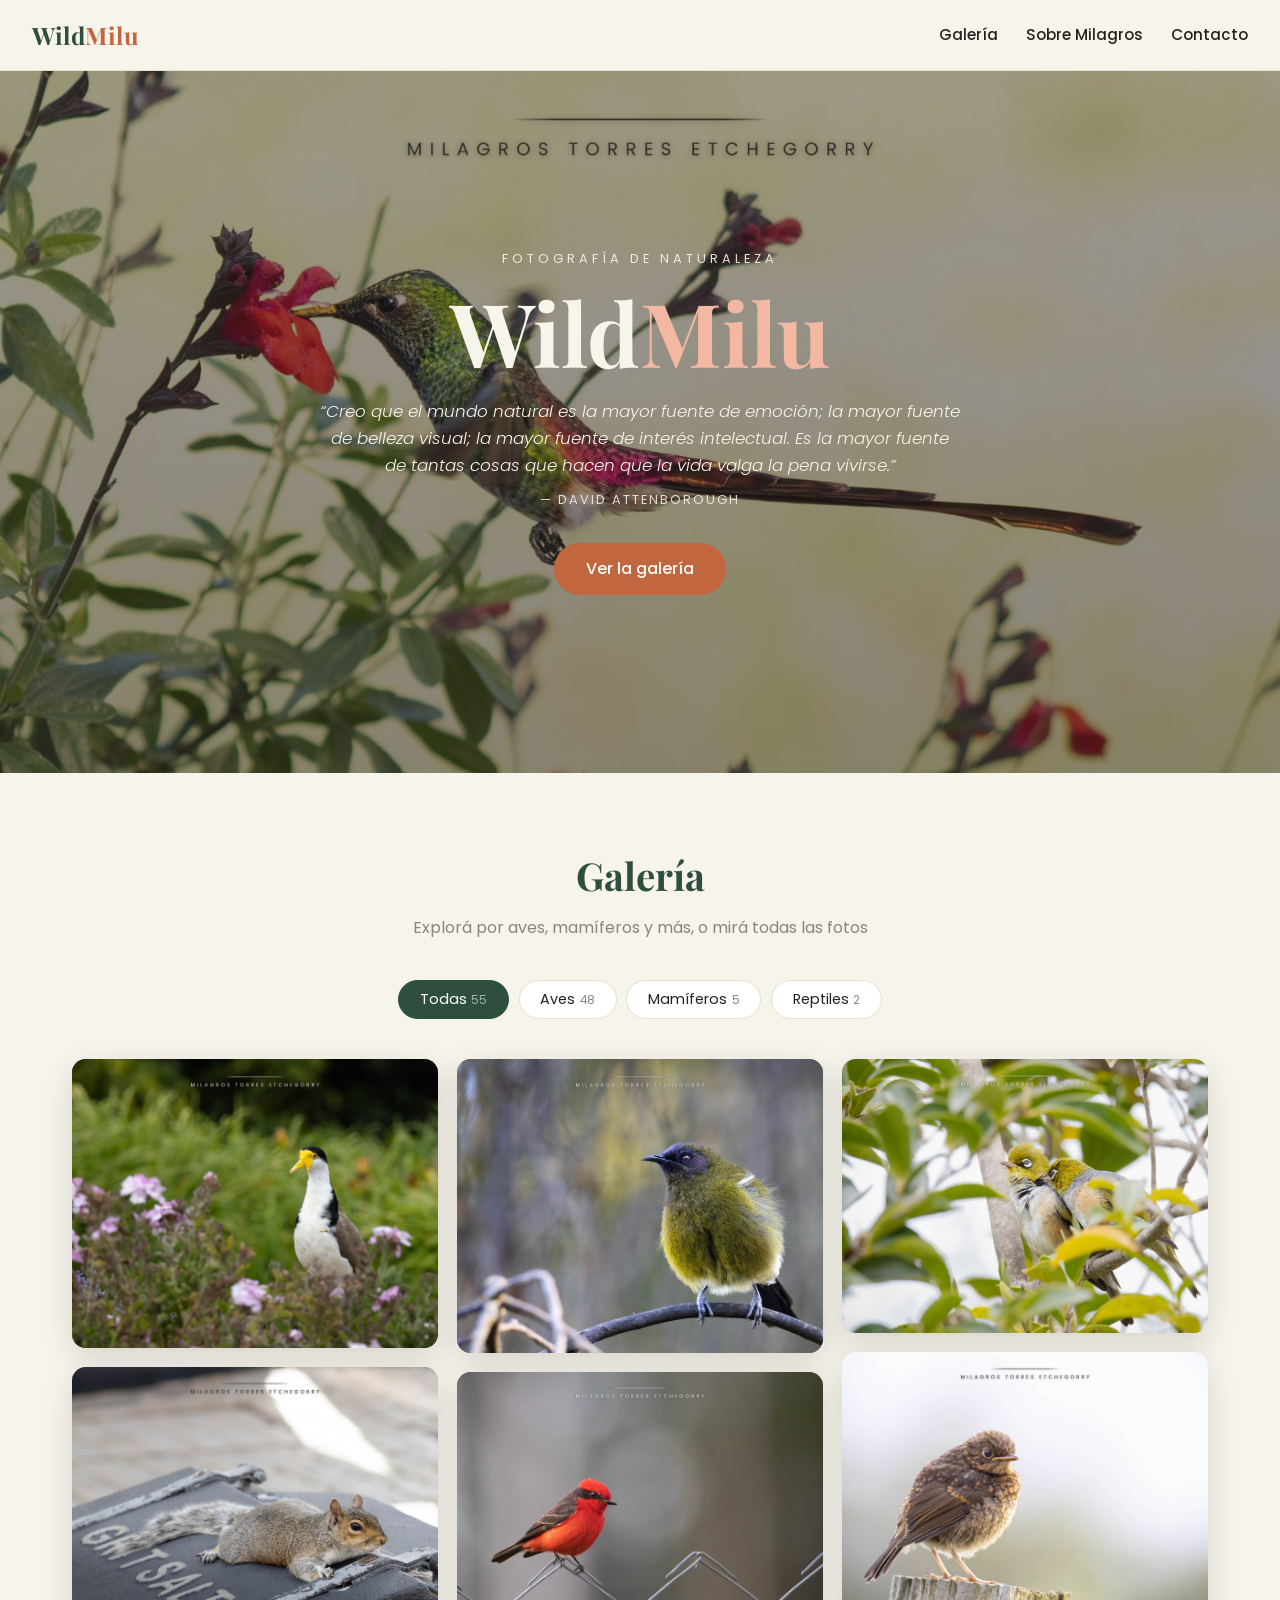
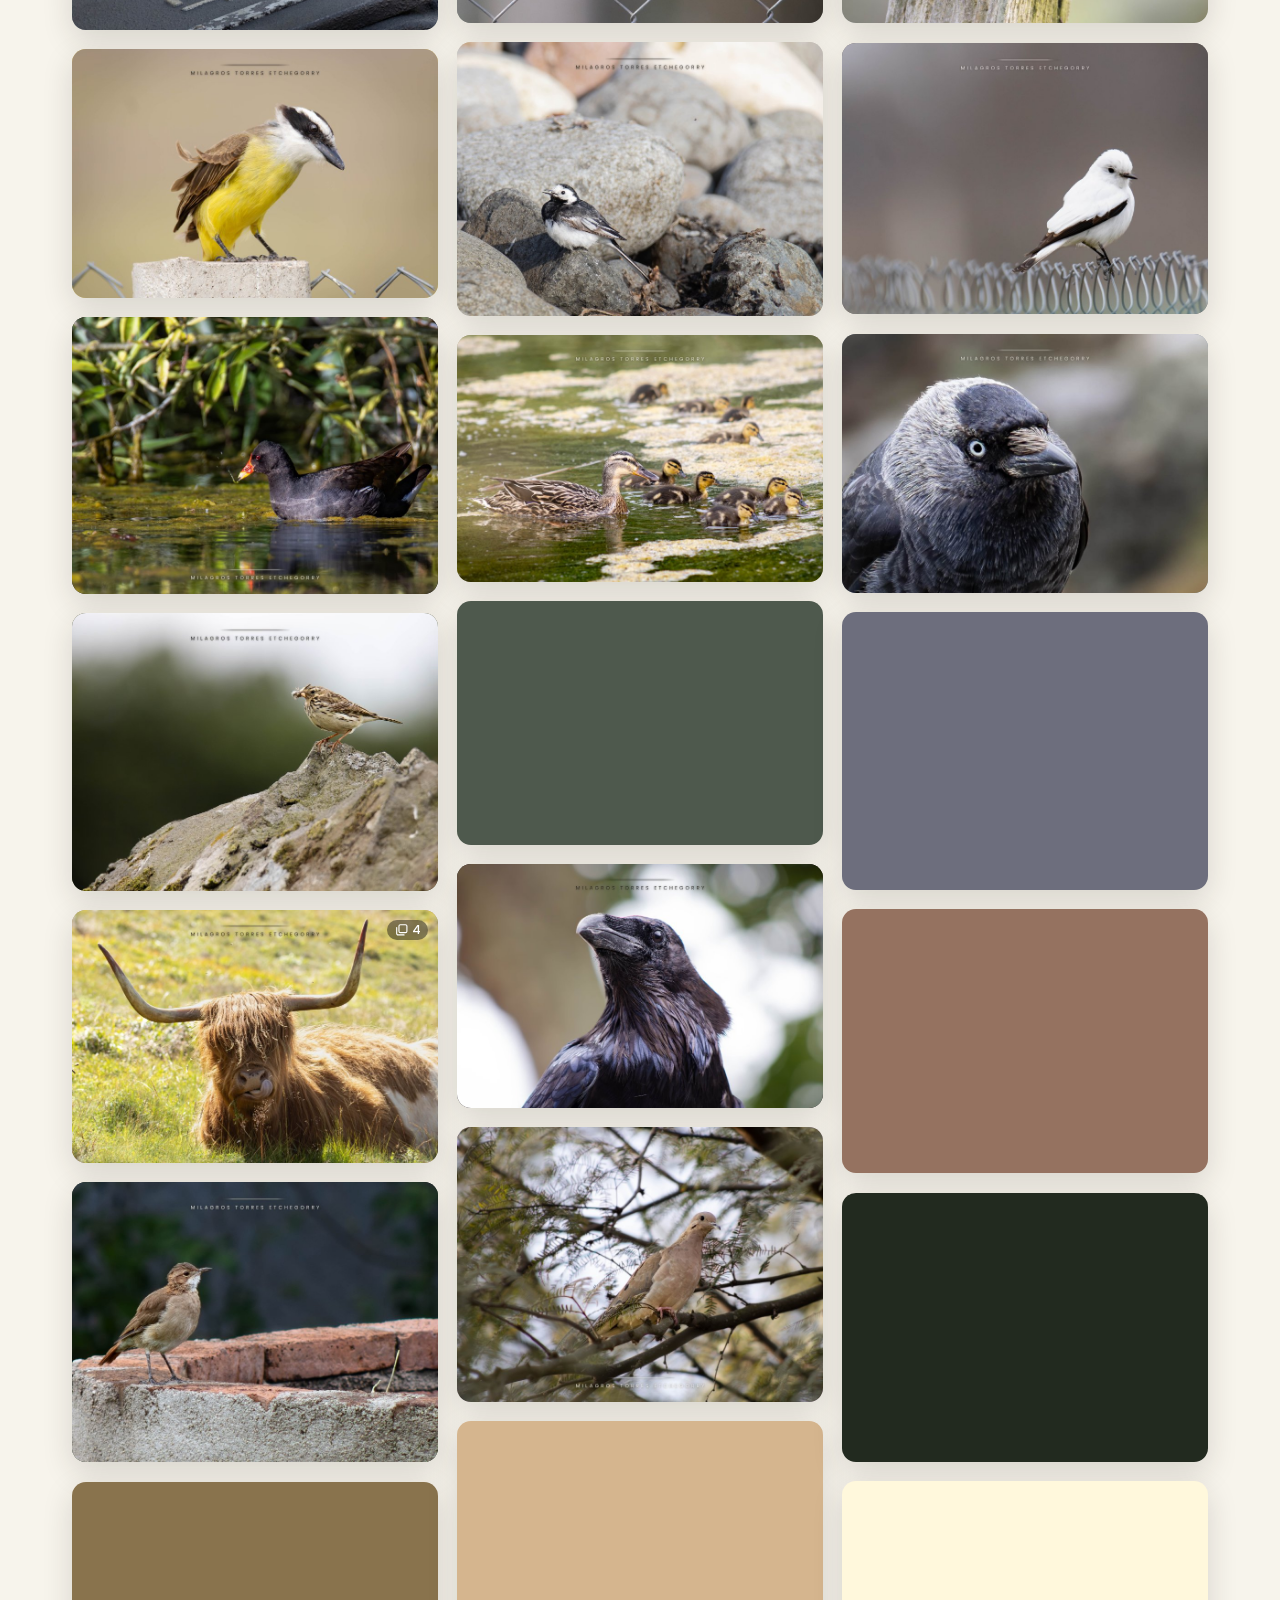
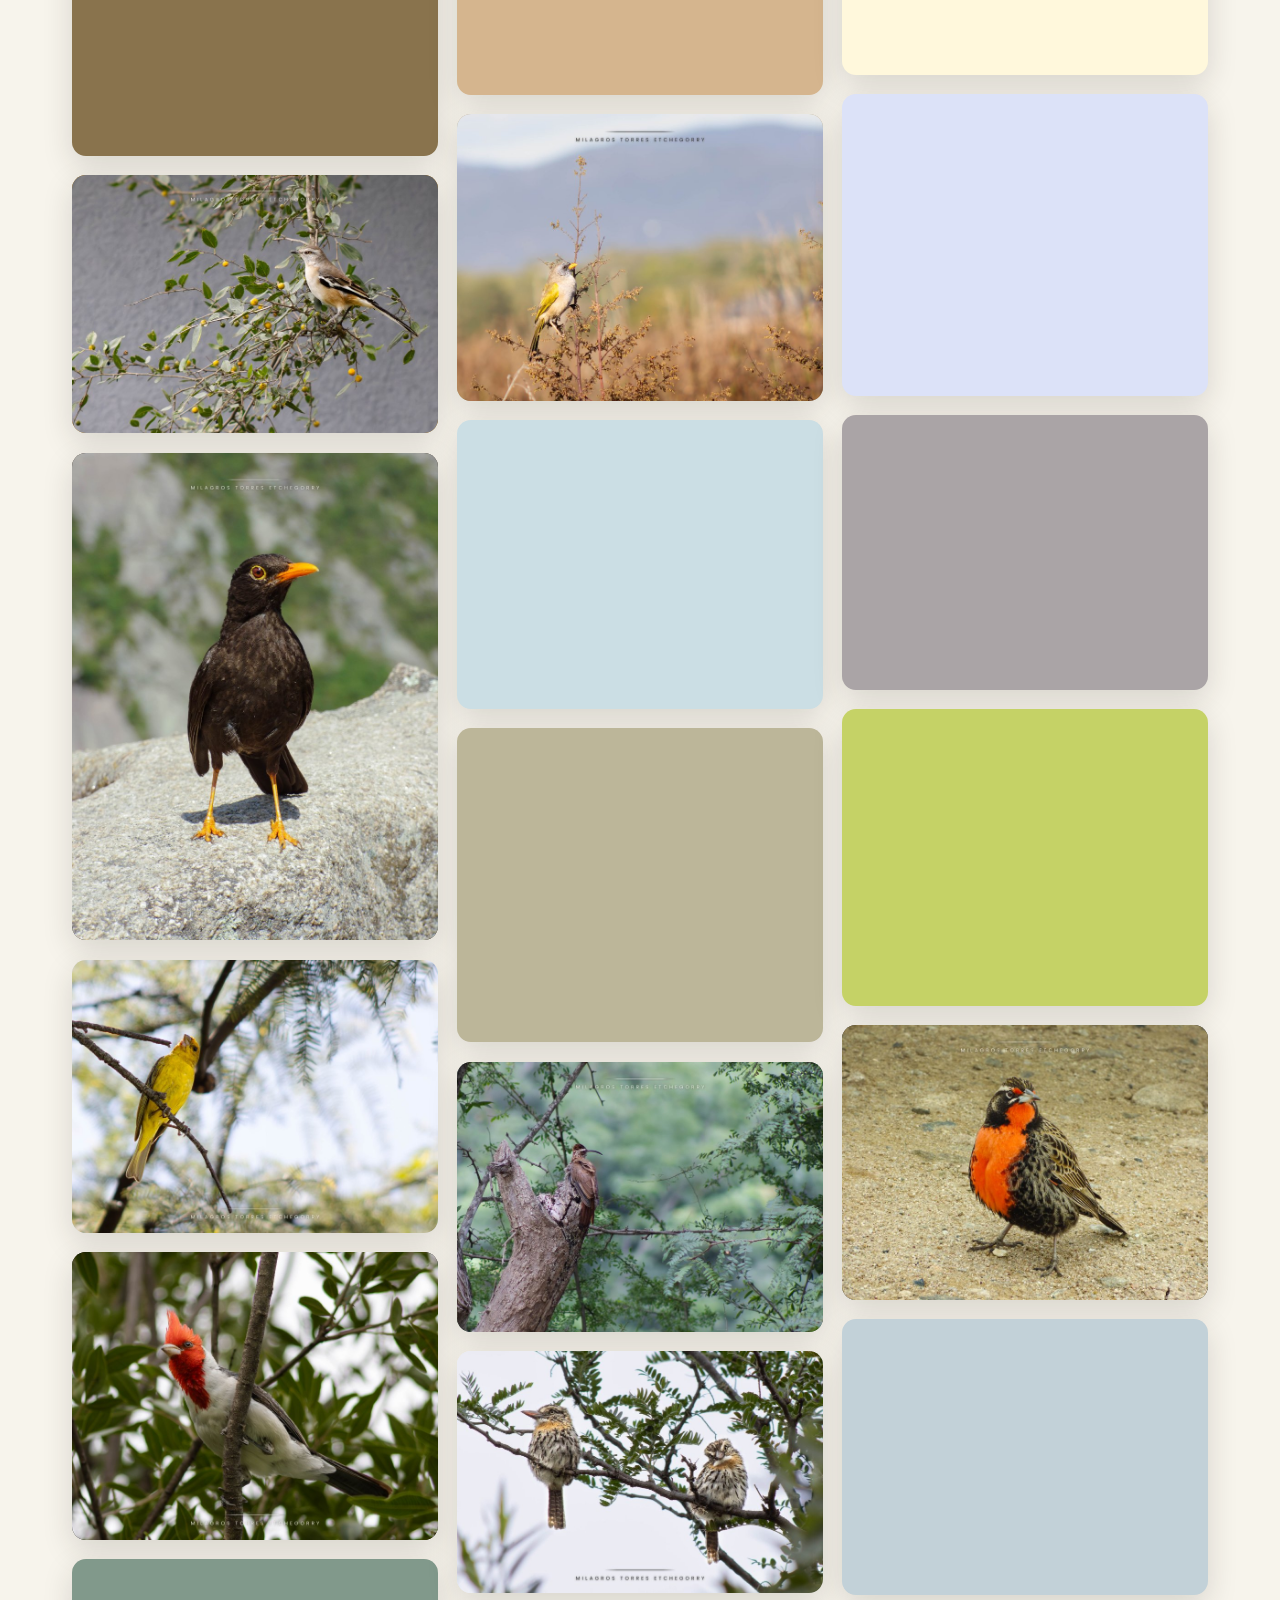
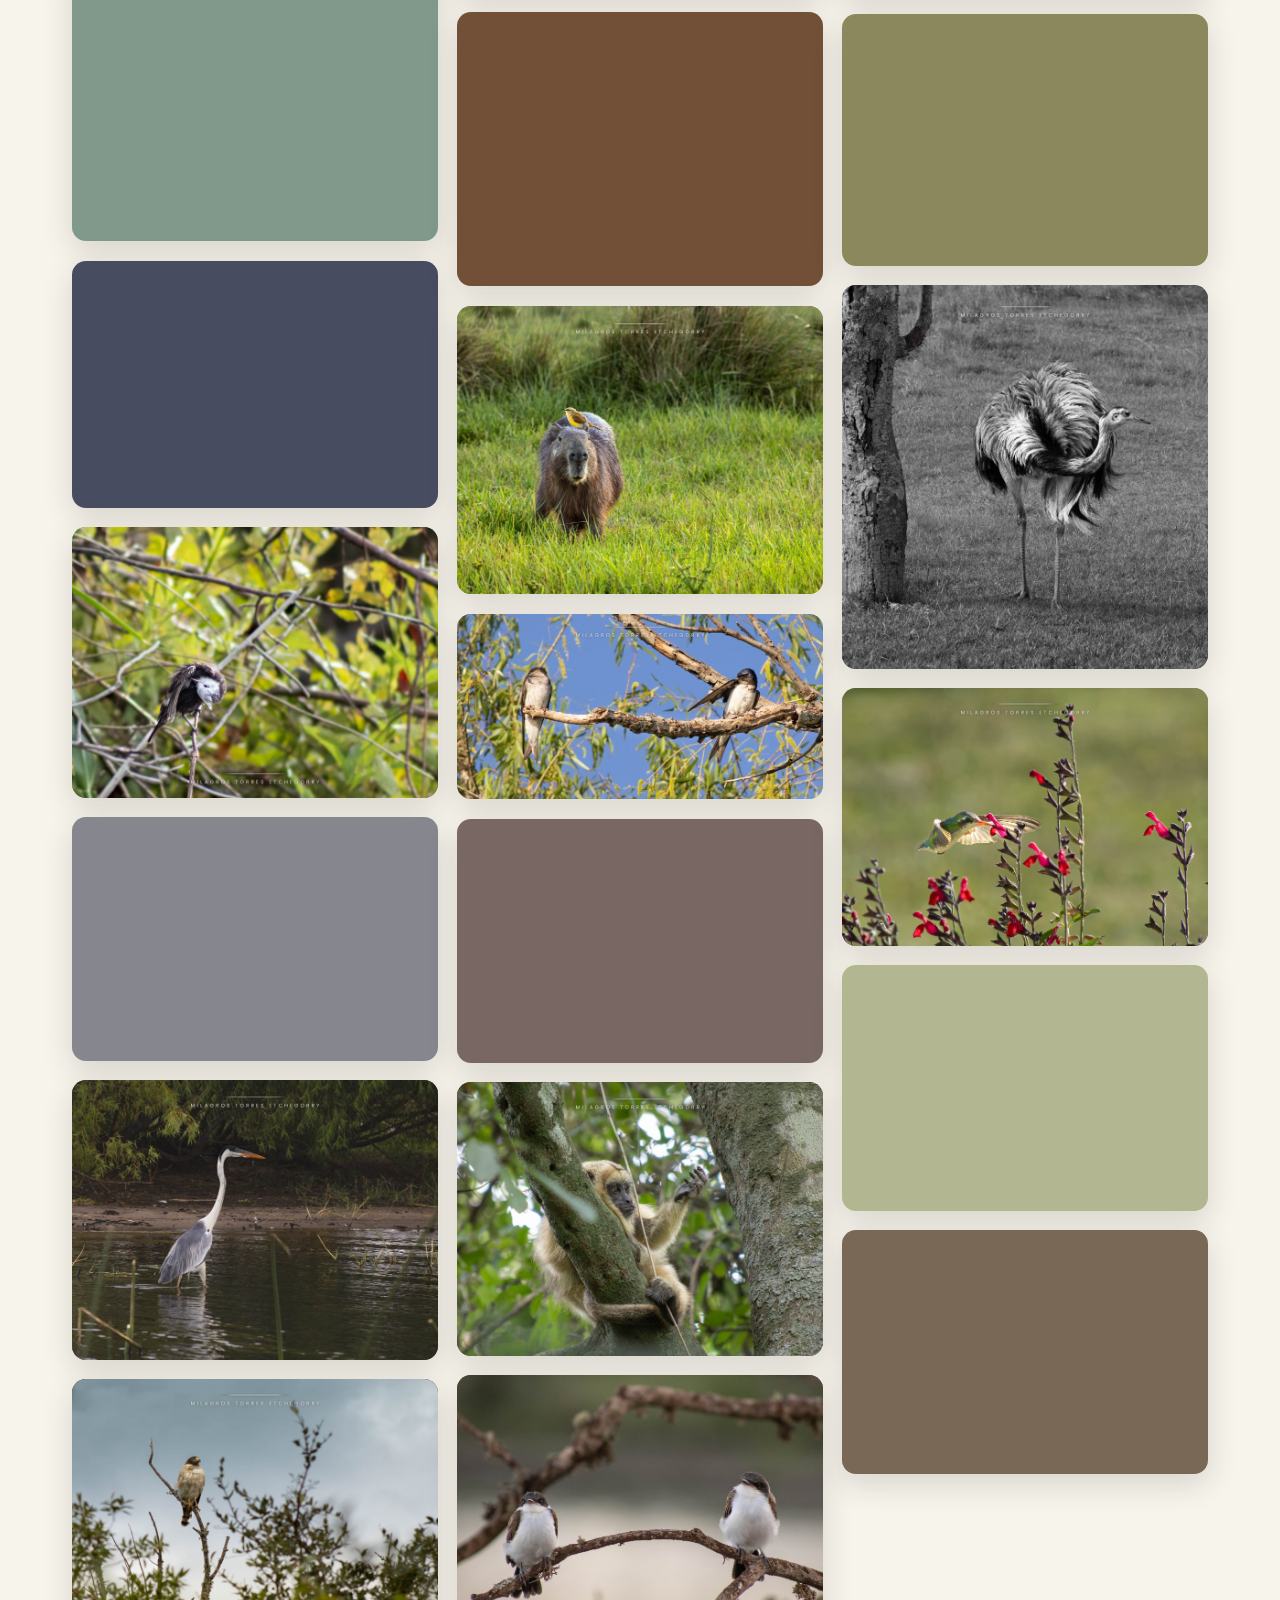
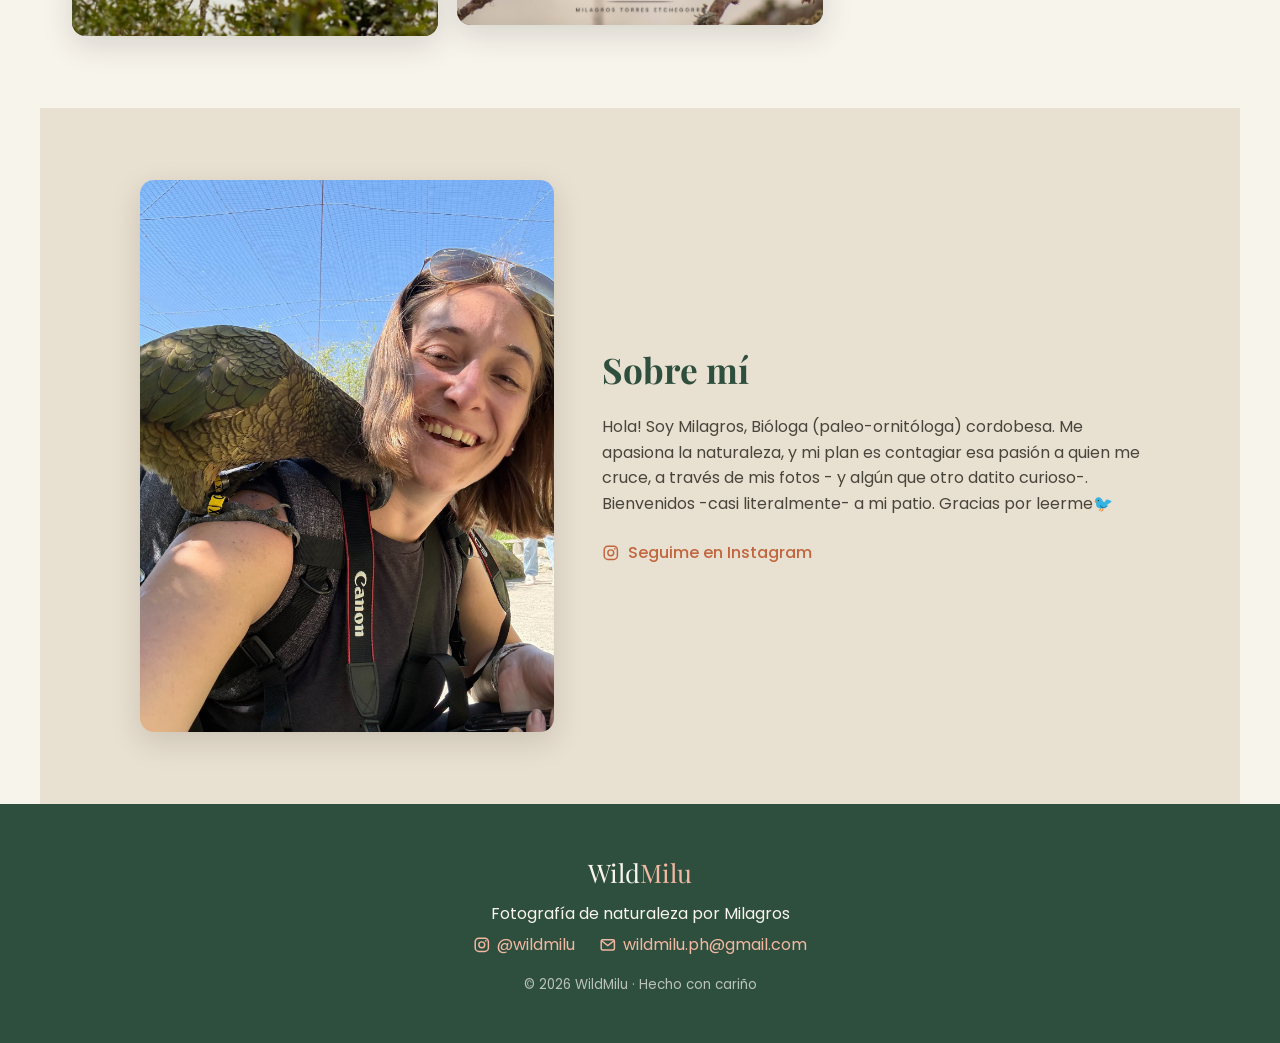
==== index.html @ acffa17a "Visor vertical: cinta rígida con profundidad, física propia y sin destellos - Todas las fotos del an" ====
<!DOCTYPE html>
<html lang="es">
<head>
  <meta charset="UTF-8">
  <meta name="viewport" content="width=device-width, initial-scale=1.0">
  <title>WildMilu · Fotografía de naturaleza por Milagros</title>
  <meta name="description" content="Galería de fotografía de vida silvestre de Milagros. Aves y fauna capturadas con paciencia y cariño.">
  <link rel="canonical" href="https://wildmilu.github.io/">
  <meta name="google-site-verification" content="OSGwKsnmbU9r8ZS4mxKrBhnmqPsI7K-V3oopDzZY8ts">
  <script type="application/ld+json">
  {
    "@context": "https://schema.org",
    "@type": "WebSite",
    "name": "WildMilu",
    "url": "https://wildmilu.github.io/",
    "description": "Fotografía de naturaleza por Milagros: aves y fauna silvestre de Argentina.",
    "inLanguage": "es-AR",
    "author": {
      "@type": "Person",
      "name": "Milagros",
      "sameAs": ["https://www.instagram.com/wildmilu/"]
    }
  }
  </script>

  <link rel="preconnect" href="https://fonts.googleapis.com">
  <link rel="preconnect" href="https://fonts.gstatic.com" crossorigin>
  <link href="https://fonts.googleapis.com/css2?family=Playfair+Display:wght@500;700&family=Poppins:wght@300;400;500&display=swap" rel="stylesheet">

  <link rel="stylesheet" href="css/styles.css?v=20">
  <!-- Portada: en el celular baja una versión recortada y más liviana -->
  <link rel="preload" as="image" href="images/portada-movil.jpg" media="(max-aspect-ratio: 1/1)">
  <link rel="preload" as="image" href="images/picaflor-cometa.jpg" media="(min-aspect-ratio: 1/1)">

  <!-- Ícono de la pestaña (provisorio, hasta tener el logo definitivo) -->
  <link rel="icon" href="favicon.svg" type="image/svg+xml">
  <link rel="apple-touch-icon" href="apple-touch-icon.png">
  <meta name="theme-color" content="#2f4f3e">

  <!-- Vista previa al compartir el link (WhatsApp, Instagram, Facebook, X...) -->
  <meta property="og:type" content="website">
  <meta property="og:site_name" content="WildMilu">
  <meta property="og:title" content="WildMilu · Fotografía de naturaleza por Milagros">
  <meta property="og:description" content="Aves y fauna silvestre capturadas con paciencia y cariño. Mirá la galería de Milagros.">
  <meta property="og:url" content="https://wildmilu.github.io/">
  <meta property="og:image" content="https://wildmilu.github.io/images/compartir.jpg">
  <meta property="og:image:width" content="1200">
  <meta property="og:image:height" content="630">
  <meta property="og:image:alt" content="Picaflor cometa libando una flor roja">
  <meta property="og:locale" content="es_AR">
  <meta name="twitter:card" content="summary_large_image">
</head>
<body>

  <!-- ===================== NAVBAR ===================== -->
  <nav class="nav">
    <div class="nav__logo">Wild<span>Milu</span></div>
    <button class="nav__menu" id="nav-menu" type="button" aria-label="Abrir menú" aria-expanded="false" aria-controls="nav-links">
      <span></span><span></span><span></span>
    </button>
    <ul class="nav__links" id="nav-links">
      <li><a href="#galeria-sec">Galería</a></li>
      <li><a href="#sobre">Sobre Milagros</a></li>
      <li><a href="#contacto">Contacto</a></li>
    </ul>
  </nav>

  <!-- ===================== HERO ===================== -->
  <header class="hero">
    <p class="hero__kicker">Fotografía de naturaleza</p>
    <h1 class="hero__title">Wild<span>Milu</span></h1>
    <blockquote class="hero__cita">
      <p>“Creo que el mundo natural es la mayor fuente de emoción;
      la mayor fuente de belleza visual; la mayor fuente de interés intelectual.
      Es la mayor fuente de tantas cosas que hacen que la vida valga la pena vivirse.”</p>
      <cite>— David Attenborough</cite>
    </blockquote>
    <a href="#galeria-sec" class="hero__btn">Ver la galería</a>
  </header>

  <!-- ===================== GALERÍA ===================== -->
  <section class="section" id="galeria-sec">
    <h2 class="section__title">Galería</h2>
    <p class="section__subtitle">Explorá por aves, mamíferos y más, o mirá todas las fotos</p>
    <div class="filtros" id="filtros"></div>
    <div class="galeria" id="galeria"></div>
  </section>

  <!-- ===================== SOBRE MILAGROS ===================== -->
  <section class="section sobre" id="sobre">
    <div class="sobre__grid">
      <img class="sobre__foto" id="sobre-foto" src="images/Perfil.jpeg" alt="Milagros con su cámara">
      <div class="sobre__texto">
        <h2>Sobre mí</h2>
        <!-- El texto se edita desde el panel (sitio.json); este es el de respaldo -->
        <div id="sobre-parrafos">
        <p>
          Desde las sierras de Córdoba, Milagros persigue la luz y el instante
          justo en que un animal se deja ver. Lo que empezó como paseos con
          la cámara se transformó en una forma de mirar el mundo con más calma.
        </p>
        <p>
          Cada imagen de esta galería nace de horas de espera, silencio y respeto
          por la naturaleza. Bienvenido/a a su rincón de vida silvestre. 🐦
        </p>
        </div>
        <a class="sobre__ig" href="https://www.instagram.com/wildmilu/" target="_blank" rel="noopener">
          <svg class="icono" viewBox="0 0 24 24" aria-hidden="true"><rect x="3" y="3" width="18" height="18" rx="5" fill="none" stroke="currentColor" stroke-width="2"/><circle cx="12" cy="12" r="4" fill="none" stroke="currentColor" stroke-width="2"/><circle cx="17.5" cy="6.5" r="1.2" fill="currentColor"/></svg>
          Seguime en Instagram
        </a>
      </div>
    </div>
  </section>

  <!-- ===================== FOOTER ===================== -->
  <footer class="footer" id="contacto">
    <div class="footer__logo">Wild<span>Milu</span></div>
    <p>Fotografía de naturaleza por Milagros</p>
    <p class="footer__redes">
      <a href="https://www.instagram.com/wildmilu/" target="_blank" rel="noopener"><svg class="icono" viewBox="0 0 24 24" aria-hidden="true"><rect x="3" y="3" width="18" height="18" rx="5" fill="none" stroke="currentColor" stroke-width="2"/><circle cx="12" cy="12" r="4" fill="none" stroke="currentColor" stroke-width="2"/><circle cx="17.5" cy="6.5" r="1.2" fill="currentColor"/></svg> @wildmilu</a>
      <a href="mailto:wildmilu.ph@gmail.com"><svg class="icono" viewBox="0 0 24 24" aria-hidden="true"><rect x="3" y="5" width="18" height="14" rx="2" fill="none" stroke="currentColor" stroke-width="2"/><path d="M3.5 6.5 12 13l8.5-6.5" fill="none" stroke="currentColor" stroke-width="2"/></svg> wildmilu.ph@gmail.com</a>
    </p>
    <small>© 2026 WildMilu · Hecho con cariño</small>
  </footer>

  <!-- ===================== LIGHTBOX ===================== -->
  <div class="lightbox" id="lightbox" role="dialog" aria-modal="true" aria-labelledby="lb-titulo">
    <button class="lightbox__cerrar" id="lb-cerrar" aria-label="Cerrar">&times;</button>
    <button class="lightbox__nav prev" id="lb-prev" aria-label="Anterior">&#8249;</button>
    <button class="lightbox__nav next" id="lb-next" aria-label="Siguiente">&#8250;</button>
    <img class="lightbox__vecina" id="lb-vecina" alt="" aria-hidden="true" hidden>
    <div class="lightbox__contenido">
      <img class="lightbox__img" id="lb-img" src="" alt="">
      <div class="lightbox__meta">
        <div class="lightbox__puntos" id="lb-puntos" hidden></div>
        <h3 id="lb-titulo"></h3>
        <p class="esp" id="lb-especie"></p>
        <p class="lugar" id="lb-lugar"></p>
        <p class="detalle" id="lb-detalle"></p>
        <div class="lightbox__botones">
        <button class="lightbox__mas" id="lb-mas" type="button" hidden>Leer más</button>
        <button class="lightbox__compartir" id="lb-compartir" type="button">
          <svg class="icono" viewBox="0 0 24 24" aria-hidden="true"><path d="M12 15V3m0 0L7.5 7.5M12 3l4.5 4.5" fill="none" stroke="currentColor" stroke-width="2" stroke-linecap="round" stroke-linejoin="round"/><path d="M5 12v7a2 2 0 0 0 2 2h10a2 2 0 0 0 2-2v-7" fill="none" stroke="currentColor" stroke-width="2" stroke-linecap="round"/></svg>
          Compartir
        </button>
        </div>
      </div>
    </div>
    <p class="lightbox__contador" id="lb-contador"></p>
    <!-- Texto completo de la foto: sube desde abajo, se scrollea si es largo -->
    <div class="lightbox__hoja" id="lb-hoja" hidden>
      <div class="hoja__caja" role="dialog" aria-modal="true" aria-labelledby="lb-hoja-titulo">
        <span class="hoja__asa" aria-hidden="true"></span>
        <button class="hoja__cerrar" id="lb-hoja-cerrar" type="button" aria-label="Cerrar texto">&times;</button>
        <h3 id="lb-hoja-titulo"></h3>
        <p class="esp" id="lb-hoja-especie"></p>
        <p class="lugar" id="lb-hoja-lugar"></p>
        <p class="hoja__texto" id="lb-hoja-texto"></p>
      </div>
    </div>
  </div>

  <div class="aviso" id="aviso" role="status" aria-live="polite"></div>

  <button class="arriba" id="arriba" type="button" aria-label="Volver al inicio de la galería">
    <svg viewBox="0 0 24 24" aria-hidden="true"><path d="M12 19V5m0 0-6 6m6-6 6 6" fill="none" stroke="currentColor" stroke-width="2.2" stroke-linecap="round" stroke-linejoin="round"/></svg>
  </button>

  <!-- ⚠️ IMPORTANTE: solo main.js.
       NO debe haber ninguna línea con "js/data.js": ese era el archivo
       de la versión 1. Ahora las fotos se leen desde fotos.json. -->
  <script src="js/main.js?v=17"></script>

  <!-- Estadísticas de visitas (GoatCounter: gratis, sin cookies) -->
  <script data-goatcounter="https://wildmilu.goatcounter.com/count" async src="https://gc.zgo.at/count.js"></script>

</body>
</html>
---- css/styles.css ----
/* =====================================================================
   WildMilu · ESTILOS
   Paleta y tipografía centralizadas en :root para personalizar fácil.
   ===================================================================== */

:root {
  /* 🎨 Colores — cambiá acá y se actualiza todo el sitio */
  --verde-bosque: #2f4f3e;
  --verde-hoja:   #5a7d5a;
  --crema:        #f7f4ec;
  --arena:        #e8e0d0;
  --terracota:    #c1663f;
  --carbon:       #26221d;
  --gris-suave:   #8a8578;

  /* Tipografías */
  --fuente-titulo: "Playfair Display", Georgia, "Times New Roman", serif;
  --fuente-texto:  "Poppins", "Segoe UI", system-ui, sans-serif;

  --sombra: 0 10px 30px rgba(38, 34, 29, 0.15);
  --radio: 14px;
}

* { margin: 0; padding: 0; box-sizing: border-box; }
html { scroll-behavior: smooth; }
body {
  font-family: var(--fuente-texto);
  color: var(--carbon);
  background: var(--crema);
  line-height: 1.6;
}
img { display: block; max-width: 100%; }

/* ---------- NAVBAR ---------- */
.nav {
  position: sticky; top: 0; z-index: 50;
  display: flex; align-items: center; justify-content: space-between;
  padding: 1rem 2rem;
  background: rgba(247, 244, 236, 0.92);
  backdrop-filter: blur(8px);
  border-bottom: 1px solid var(--arena);
}
.nav__logo {
  font-family: var(--fuente-titulo);
  font-size: 1.5rem; font-weight: 700;
  color: var(--verde-bosque); letter-spacing: 0.5px;
}
.nav__logo span { color: var(--terracota); }
.nav__links { display: flex; gap: 1.75rem; list-style: none; }
.nav__links a {
  text-decoration: none; color: var(--carbon);
  font-size: 0.95rem; font-weight: 500; transition: color 0.2s;
}
.nav__links a:hover { color: var(--terracota); }

/* Botón de menú (solo en el celular) */
.nav__menu {
  display: none; width: 44px; height: 44px; margin-right: -10px;
  background: none; border: none; cursor: pointer;
  flex-direction: column; align-items: center; justify-content: center; gap: 5px;
  -webkit-tap-highlight-color: transparent;
}
.nav__menu span {
  display: block; width: 22px; height: 2px; border-radius: 2px;
  background: var(--verde-bosque); transition: transform 0.25s, opacity 0.2s;
}
.nav__menu.abierto span:nth-child(1) { transform: translateY(7px) rotate(45deg); }
.nav__menu.abierto span:nth-child(2) { opacity: 0; }
.nav__menu.abierto span:nth-child(3) { transform: translateY(-7px) rotate(-45deg); }

@media (max-width: 700px) {
  .nav { padding: 0.75rem 1.25rem; }
  .nav__menu { display: flex; }
  .nav__links {
    position: absolute; top: 100%; left: 0; right: 0;
    flex-direction: column; gap: 0; padding: 0.25rem 0 0.75rem;
    background: var(--crema);
    border-bottom: 1px solid var(--arena);
    box-shadow: 0 12px 24px rgba(38, 34, 29, 0.08);
    opacity: 0; visibility: hidden; transform: translateY(-6px);
    transition: opacity 0.2s, transform 0.2s, visibility 0.2s;
  }
  .nav__links.abierto { opacity: 1; visibility: visible; transform: none; }
  .nav__links a { display: block; padding: 0.8rem 1.25rem; font-size: 1.05rem; }
}

/* ---------- HERO ---------- */
.hero {
  position: relative; min-height: 78vh;
  display: flex; flex-direction: column;
  align-items: center; justify-content: center;
  text-align: center; color: var(--crema); padding: 2rem;
  background:
    linear-gradient(rgba(38,34,29,0.45), rgba(38,34,29,0.55)),
    url("../images/picaflor-cometa.jpg") center/cover no-repeat;
}
/* En pantallas verticales: versión recortada (cabeza del picaflor) y más liviana */
@media (max-aspect-ratio: 1/1) {
  .hero {
    background-image: linear-gradient(rgba(38,34,29,0.45), rgba(38,34,29,0.55)), url("../images/portada-movil.jpg");
    background-position: center;
  }
}
.hero__kicker {
  text-transform: uppercase; letter-spacing: 4px;
  font-size: 0.8rem; margin-bottom: 1rem; opacity: 0.9;
}
.hero__title {
  font-family: var(--fuente-titulo);
  font-size: clamp(2.8rem, 8vw, 5.5rem);
  font-weight: 700; line-height: 1.05;
}
.hero__title span { color: #f2b8a2; }
.hero__subtitle {
  max-width: 560px; margin: 1.25rem auto 2rem;
  font-size: 1.05rem; font-weight: 300;
}
/* Cita de David Attenborough */
.hero__cita { max-width: 640px; margin: 1.25rem auto 2rem; }
.hero__cita p { font-size: 1.05rem; font-weight: 300; font-style: italic; line-height: 1.6; }
.hero__cita cite {
  display: block; margin-top: 0.7rem; font-style: normal;
  font-size: 0.8rem; letter-spacing: 2px; text-transform: uppercase; opacity: 0.85;
}
@media (max-width: 560px) { .hero__cita p { font-size: 0.95rem; } }
.hero__btn {
  display: inline-block; background: var(--terracota); color: #fff;
  padding: 0.85rem 2rem; border-radius: 50px;
  text-decoration: none; font-weight: 500;
  transition: transform 0.2s, background 0.2s;
}
.hero__btn:hover { transform: translateY(-2px); background: #a9552f; }

/* ---------- SECCIÓN GENÉRICA ---------- */
.section { max-width: 1200px; margin: 0 auto; padding: 4.5rem 2rem; }
.section__title {
  font-family: var(--fuente-titulo);
  font-size: 2.4rem; color: var(--verde-bosque);
  text-align: center; margin-bottom: 0.5rem;
}
.section__subtitle {
  text-align: center; color: var(--gris-suave); margin-bottom: 2.5rem;
}

/* ---------- FILTROS ---------- */
.filtros {
  display: flex; flex-wrap: wrap; justify-content: center;
  gap: 0.6rem; margin-bottom: 2.5rem;
}
.filtro {
  border: 1px solid var(--arena); background: #fff; color: var(--carbon);
  padding: 0.5rem 1.3rem; border-radius: 50px; cursor: pointer;
  font-family: var(--fuente-texto); font-size: 0.9rem; transition: all 0.2s;
}
.filtro:hover { border-color: var(--verde-hoja); }
.filtro__n { margin-left: 0.4em; font-size: 0.8em; opacity: 0.55; font-variant-numeric: tabular-nums; }
.filtro.activo {
  background: var(--verde-bosque); color: #fff; border-color: var(--verde-bosque);
}

/* ---------- GALERÍA (masonry: main.js reparte las fotos en columnas) ---------- */
.galeria { display: flex; gap: 1.2rem; align-items: flex-start; }
.galeria__col { flex: 1; min-width: 0; display: flex; flex-direction: column; gap: 1.2rem; }

.card {
  position: relative; display: block; width: 100%; padding: 0; border: 0;
  background: var(--arena); font: inherit; text-align: left; color: inherit;
  border-radius: var(--radio); overflow: hidden; cursor: pointer;
  box-shadow: var(--sombra); transition: transform 0.25s;
}
.card:hover { transform: translateY(-4px); }
.card:focus-visible { outline: 3px solid var(--terracota); outline-offset: 3px; }
.card img { display: block; width: 100%; height: auto; opacity: 0; transition: transform 0.4s, opacity 0.5s ease; }
.card img.lista { opacity: 1; }   /* fundido suave al terminar de cargar (el fondo es el color de la foto) */
.galeria { transition: opacity 0.18s ease; }
.galeria.cambiando { opacity: 0; }
.card:hover img { transform: scale(1.05); }
.card__titulo, .card__especie { display: block; }
.card__info {
  position: absolute; inset: auto 0 0 0; padding: 1.5rem 1rem 1rem;
  background: linear-gradient(transparent, rgba(38,34,29,0.85)); color: #fff;
  opacity: 0; transform: translateY(10px); transition: all 0.3s;
}
.card:hover .card__info, .card:focus-visible .card__info { opacity: 1; transform: translateY(0); }
.card__titulo { font-family: var(--fuente-titulo); font-size: 1.2rem; }
.card__especie { font-size: 0.8rem; font-style: italic; opacity: 0.85; }

/* Varias fotos del mismo animal: iconito en la tarjeta (como en Instagram) */
.card__varias {
  position: absolute; top: 0.6rem; right: 0.6rem; z-index: 2;
  display: inline-flex; align-items: center; gap: 0.25rem;
  padding: 0.2rem 0.45rem; border-radius: 999px;
  background: rgba(20, 18, 15, 0.45); color: #fff; font-size: 0.75rem; font-weight: 500; line-height: 1;
  backdrop-filter: blur(4px); -webkit-backdrop-filter: blur(4px); pointer-events: none;
}
.card__varias svg { width: 0.85rem; height: 0.85rem; }

/* ---------- LIGHTBOX ---------- */
.lightbox {
  position: fixed; inset: 0; z-index: 100; display: none;
  align-items: center; justify-content: center;
  background: #14120f; padding: 2rem 5rem;
}
.lightbox.abierto { display: flex; }
/* Los gestos dentro del visor los maneja main.js: así Safari (iOS) no
   scrollea la página de atrás ni "se queda" con el arrastre */
.lightbox { touch-action: none; overscroll-behavior: contain; }
.lightbox { overflow: hidden; }   /* las fotos que entran y salen no generan scroll */
.lightbox__contenido { will-change: transform; position: relative; }
/* Cinta vertical: fotos del mismo animal (asoman la anterior arriba y la siguiente abajo) */
.lightbox__ventana {
  position: absolute; left: 0; right: 0; z-index: 0; overflow: hidden; pointer-events: none;
  transition: opacity 0.25s ease;
}
.lightbox__ventana[hidden] { display: none; }
.lightbox__cinta { position: absolute; inset: 0; will-change: transform; }
.lightbox__vecina-v {
  position: absolute; object-fit: cover; border-radius: var(--radio); will-change: transform, opacity;
  pointer-events: auto; cursor: pointer; user-select: none; -webkit-user-select: none; -webkit-user-drag: none;
}
.lightbox.transicion .lightbox__ventana,
.lightbox.ampliado .lightbox__ventana,
.lightbox__contenido.entrando .lightbox__ventana { opacity: 0; }
.lightbox__pista {
  font-size: 0.78rem; letter-spacing: 0.3px; opacity: 0.6; margin: -0.2rem 0 0.5rem;
  animation: pista 2.4s ease-in-out infinite;
}
.lightbox__pista::before { content: "↑ "; }
.lightbox__pista[hidden] { display: none; }
@keyframes pista { 0%, 100% { transform: translateY(0); } 50% { transform: translateY(-3px); } }
.lightbox__vecina {
  position: fixed; z-index: 1; object-fit: cover; border-radius: var(--radio);
  pointer-events: none; will-change: transform;
}
.lightbox__vecina[hidden] { display: none; }
/* Al terminar de pasar, el texto de la foto nueva aparece suave */
.lightbox__meta { transition: opacity 0.25s ease; }
.lightbox__contenido.entrando .lightbox__meta { opacity: 0; transition: none; }
.lightbox__contenido {
  max-width: 1000px; width: 100%; display: grid;
  grid-template-columns: 1fr; gap: 1rem; text-align: center;
}
.lightbox__img { max-height: 72vh; max-width: 100%; width: auto; margin: 0 auto; border-radius: var(--radio); }
.lightbox__meta { color: var(--crema); }
.lightbox__meta h3 { font-family: var(--fuente-titulo); font-size: 1.8rem; margin-bottom: 0.25rem; }
.lightbox__meta .esp { font-style: italic; opacity: 0.8; }
/* Puntitos del carrusel (fotos del mismo animal) */
.lightbox__puntos { display: flex; justify-content: center; gap: 0.15rem; margin: -0.35rem 0 0.55rem; }
.lightbox__puntos[hidden] { display: none; }
.lightbox__punto {
  width: 1.1rem; height: 1.1rem; padding: 0; border: none; background: none; cursor: pointer;
  display: grid; place-items: center;
}
.lightbox__punto::before {
  content: ""; width: 0.42rem; height: 0.42rem; border-radius: 50%;
  background: var(--crema); opacity: 0.35; transition: opacity 0.2s, transform 0.2s;
}
.lightbox__punto.activo::before { opacity: 0.95; transform: scale(1.25); }
.lightbox__meta .lugar { font-size: 0.8rem; margin-top: 0.35rem; opacity: 0.6; letter-spacing: 0.3px; }
/* La descripción se corta en pocas líneas: la foto y los botones siempre entran */
.lightbox__meta .detalle {
  font-size: 0.9rem; margin: 0.5rem auto 0; max-width: 680px; opacity: 0.9;
  display: -webkit-box; -webkit-box-orient: vertical; -webkit-line-clamp: 3; line-clamp: 3; overflow: hidden;
}
.lightbox__botones { display: flex; justify-content: center; flex-wrap: wrap; gap: 0.5rem; margin-top: 0.9rem; }
.lightbox__mas { background: none; border: none; color: var(--crema); font: inherit; font-size: 0.85rem;
  padding: 0.5rem 0.6rem; cursor: pointer; text-decoration: underline; text-underline-offset: 3px; opacity: 0.85; }
.lightbox__mas:hover { opacity: 1; }
.lightbox__compartir {
  display: inline-flex; align-items: center; gap: 0.45rem;
  padding: 0.5rem 1.1rem; border-radius: 50px; cursor: pointer;
  background: rgba(247, 244, 236, 0.1); color: var(--crema);
  border: 1px solid rgba(247, 244, 236, 0.25);
  font: inherit; font-size: 0.85rem; transition: background 0.2s;
}
.lightbox__compartir:hover { background: rgba(247, 244, 236, 0.2); }
.lightbox__contador {
  position: absolute; top: 2.1rem; left: 2rem; z-index: 3; margin: 0;
  color: var(--crema); font-size: 0.75rem; letter-spacing: 2px; opacity: 0.5; transition: opacity 0.25s ease;
}

/* Hoja con el texto completo */
.lightbox__hoja {
  position: absolute; inset: 0; z-index: 5; display: flex; align-items: flex-end; justify-content: center;
  background: rgba(20, 18, 15, 0.55); animation: hoja-fondo 0.25s ease;
}
.lightbox__hoja[hidden] { display: none; }
.hoja__caja {
  position: relative; width: 100%; max-width: 680px; max-height: 78vh; max-height: 78dvh;
  overflow-y: auto; overscroll-behavior: contain; touch-action: pan-y; -webkit-overflow-scrolling: touch;
  background: #1f1c18; color: var(--crema); border-radius: 18px 18px 0 0;
  padding: 1.6rem 1.5rem calc(2rem + env(safe-area-inset-bottom)); text-align: left;
  box-shadow: 0 -10px 40px rgba(0, 0, 0, 0.4); animation: hoja-subir 0.3s cubic-bezier(0.22, 0.8, 0.24, 1);
}
.hoja__asa {   /* rayita de arriba: avisa que se puede bajar con el dedo */
  position: absolute; top: 0.55rem; left: 50%; transform: translateX(-50%);
  width: 2.6rem; height: 0.28rem; border-radius: 99px; background: rgba(247, 244, 236, 0.3);
}
.hoja__caja h3 { font-family: var(--fuente-titulo); font-size: 1.5rem; padding-right: 2.5rem; }
.hoja__caja .esp { font-style: italic; opacity: 0.8; margin-top: 0.2rem; }
.hoja__caja .lugar { font-size: 0.8rem; opacity: 0.6; margin-top: 0.35rem; }
.hoja__texto { margin-top: 1rem; font-size: 0.95rem; line-height: 1.7; white-space: pre-line; opacity: 0.92; }
.hoja__cerrar {
  position: absolute; top: 0.9rem; right: 1rem; width: 2.2rem; height: 2.2rem; border-radius: 50%;
  background: rgba(247, 244, 236, 0.1); border: none; color: var(--crema); font-size: 1.4rem; line-height: 1; cursor: pointer;
}
@keyframes hoja-subir { from { transform: translateY(100%); } }
@keyframes hoja-fondo { from { opacity: 0; } }
.lightbox__cerrar {
  position: absolute; top: 1.5rem; right: 2rem; font-size: 2.2rem;
  color: #fff; cursor: pointer; line-height: 1; background: none; border: none;
}
.lightbox__nav {
  position: absolute; top: 50%; transform: translateY(-50%);
  font-size: 2.5rem; color: #fff; cursor: pointer; background: none;
  border: none; padding: 1rem; opacity: 0.7; transition: opacity 0.2s;
}
.lightbox__nav:hover { opacity: 1; }
.lightbox__nav.prev { left: 1rem; }
.lightbox__nav.next { right: 1rem; }

/* Celular: sin flechas (se desliza con el dedo) y la foto usa todo el ancho */
@media (max-width: 700px), (hover: none) {
  .lightbox { padding: 4.5rem 1rem 2rem; }
  .lightbox__nav { display: none; }
  .lightbox__cerrar { top: 1rem; right: 1rem; padding: 0.5rem; }
  .lightbox__contador { top: 1.75rem; left: 1.25rem; }
  .lightbox__meta h3 { font-size: 1.6rem; }
  .lightbox__meta .detalle { -webkit-line-clamp: 2; line-clamp: 2; }
}

/* ---------- SOBRE MILAGROS ---------- */
.sobre { background: var(--arena); }
.sobre__grid {
  max-width: 1000px; margin: 0 auto; display: grid;
  grid-template-columns: 1fr 1.3fr; gap: 3rem; align-items: center;
}
@media (max-width: 700px) { .sobre__grid { grid-template-columns: 1fr; } }
.sobre__foto { border-radius: var(--radio); box-shadow: var(--sombra); aspect-ratio: 3 / 4; object-fit: cover; object-position: 70% center; }
.sobre__texto h2 { font-family: var(--fuente-titulo); font-size: 2.2rem; color: var(--verde-bosque); margin-bottom: 1rem; }
.sobre__texto p { margin-bottom: 1rem; color: #4a453c; }

/* ---------- FOOTER ---------- */
.footer { background: var(--verde-bosque); color: var(--crema); text-align: center; padding: 3rem 2rem; }
.footer__logo { font-family: var(--fuente-titulo); font-size: 1.6rem; margin-bottom: 0.5rem; }
.footer__logo span { color: #f2b8a2; }
.footer a { color: #f2b8a2; text-decoration: none; }
.footer__redes { display: flex; flex-wrap: wrap; justify-content: center; gap: 0.4rem 1.5rem; margin-top: 0.4rem; }
.footer__redes a { display: inline-flex; align-items: center; gap: 0.4rem; }
.footer a:hover { text-decoration: underline; }
.footer small { opacity: 0.7; display: block; margin-top: 1rem; }

/* ---------- ÍCONOS, INSTAGRAM, AVISO Y FOCO ---------- */
.icono { width: 1.1em; height: 1.1em; flex-shrink: 0; }
.sobre__ig {
  display: inline-flex; align-items: center; gap: 0.5rem; margin-top: 0.5rem;
  color: var(--terracota); font-weight: 500; text-decoration: none;
}
.sobre__ig:hover { text-decoration: underline; }

.aviso {
  position: fixed; left: 50%; bottom: 1.5rem; z-index: 200;
  transform: translate(-50%, 1rem); opacity: 0; pointer-events: none;
  padding: 0.7rem 1.2rem; border-radius: 50px;
  background: var(--crema); color: var(--carbon); font-size: 0.9rem;
  box-shadow: var(--sombra); transition: opacity 0.2s, transform 0.2s;
}
.aviso.visible { opacity: 1; transform: translate(-50%, 0); }

/* Foco visible solo al usar el teclado (no al tocar o hacer clic) */
a:focus-visible, button:focus-visible { outline: 3px solid var(--terracota); outline-offset: 3px; border-radius: 6px; }
.lightbox button:focus-visible { outline-color: var(--crema); }

/* ---------- VISOR: abrir/cerrar animado y zoom ---------- */
.lightbox { transition: background-color 320ms ease; }
.lightbox.transicion { background-color: rgba(20, 18, 15, 0); }
.lightbox.desvaneciendo { opacity: 0; }
.lightbox__cerrar, .lightbox__nav { z-index: 3; transition: opacity 0.25s ease; }
.lightbox.transicion .lightbox__meta,
.lightbox.transicion .lightbox__nav,
.lightbox.transicion .lightbox__cerrar,
.lightbox.transicion .lightbox__contador { opacity: 0; }

.lightbox__img {
  position: relative; z-index: 1; transform-origin: center; will-change: transform;
  cursor: zoom-in; user-select: none; -webkit-user-select: none; -webkit-user-drag: none;
}
.lightbox.ampliado .lightbox__img { cursor: grab; }
.lightbox.moviendo .lightbox__img { cursor: grabbing; }
.lightbox.ampliado .lightbox__meta,
.lightbox.ampliado .lightbox__nav,
.lightbox.ampliado .lightbox__contador { opacity: 0; pointer-events: none; }
@media (hover: none) { .lightbox__img { cursor: default; } }

/* ---------- VOLVER ARRIBA ---------- */
.arriba {
  position: fixed; z-index: 40; right: 1rem; bottom: calc(1.25rem + env(safe-area-inset-bottom));
  width: 46px; height: 46px; border-radius: 50%; border: none; cursor: pointer;
  display: grid; place-items: center;
  background: var(--verde-bosque); color: var(--crema); box-shadow: var(--sombra);
  opacity: 0; transform: translateY(12px); pointer-events: none;
  transition: opacity 0.25s ease, transform 0.25s ease;
}
.arriba svg { width: 22px; height: 22px; }
.arriba.visible { opacity: 1; transform: none; pointer-events: auto; }

/* Quien pidió "reducir movimiento" en su sistema: sin animaciones */
@media (prefers-reduced-motion: reduce) {
  .card img, .galeria, .lightbox, .lightbox__meta, .arriba { transition: none !important; }
  .lightbox__hoja, .hoja__caja { animation: none !important; }
  .lightbox__pista { animation: none !important; }
}
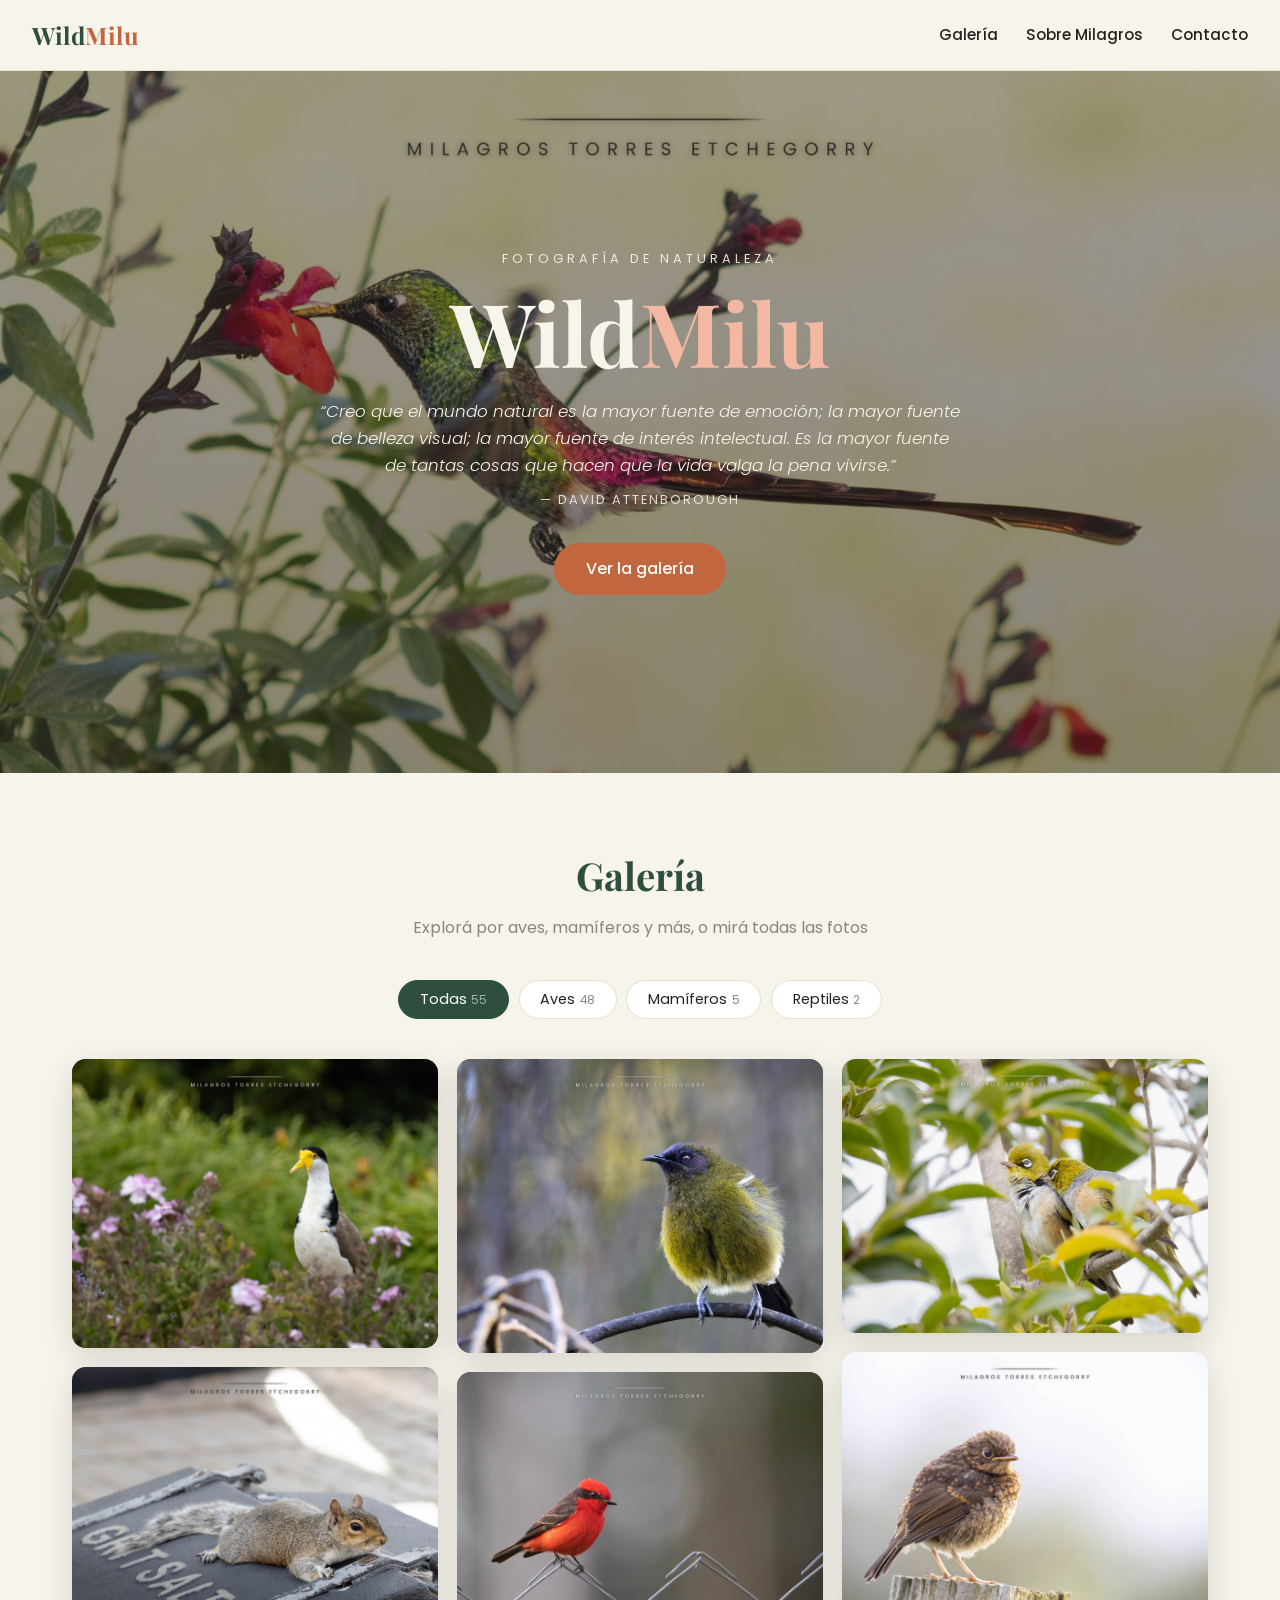
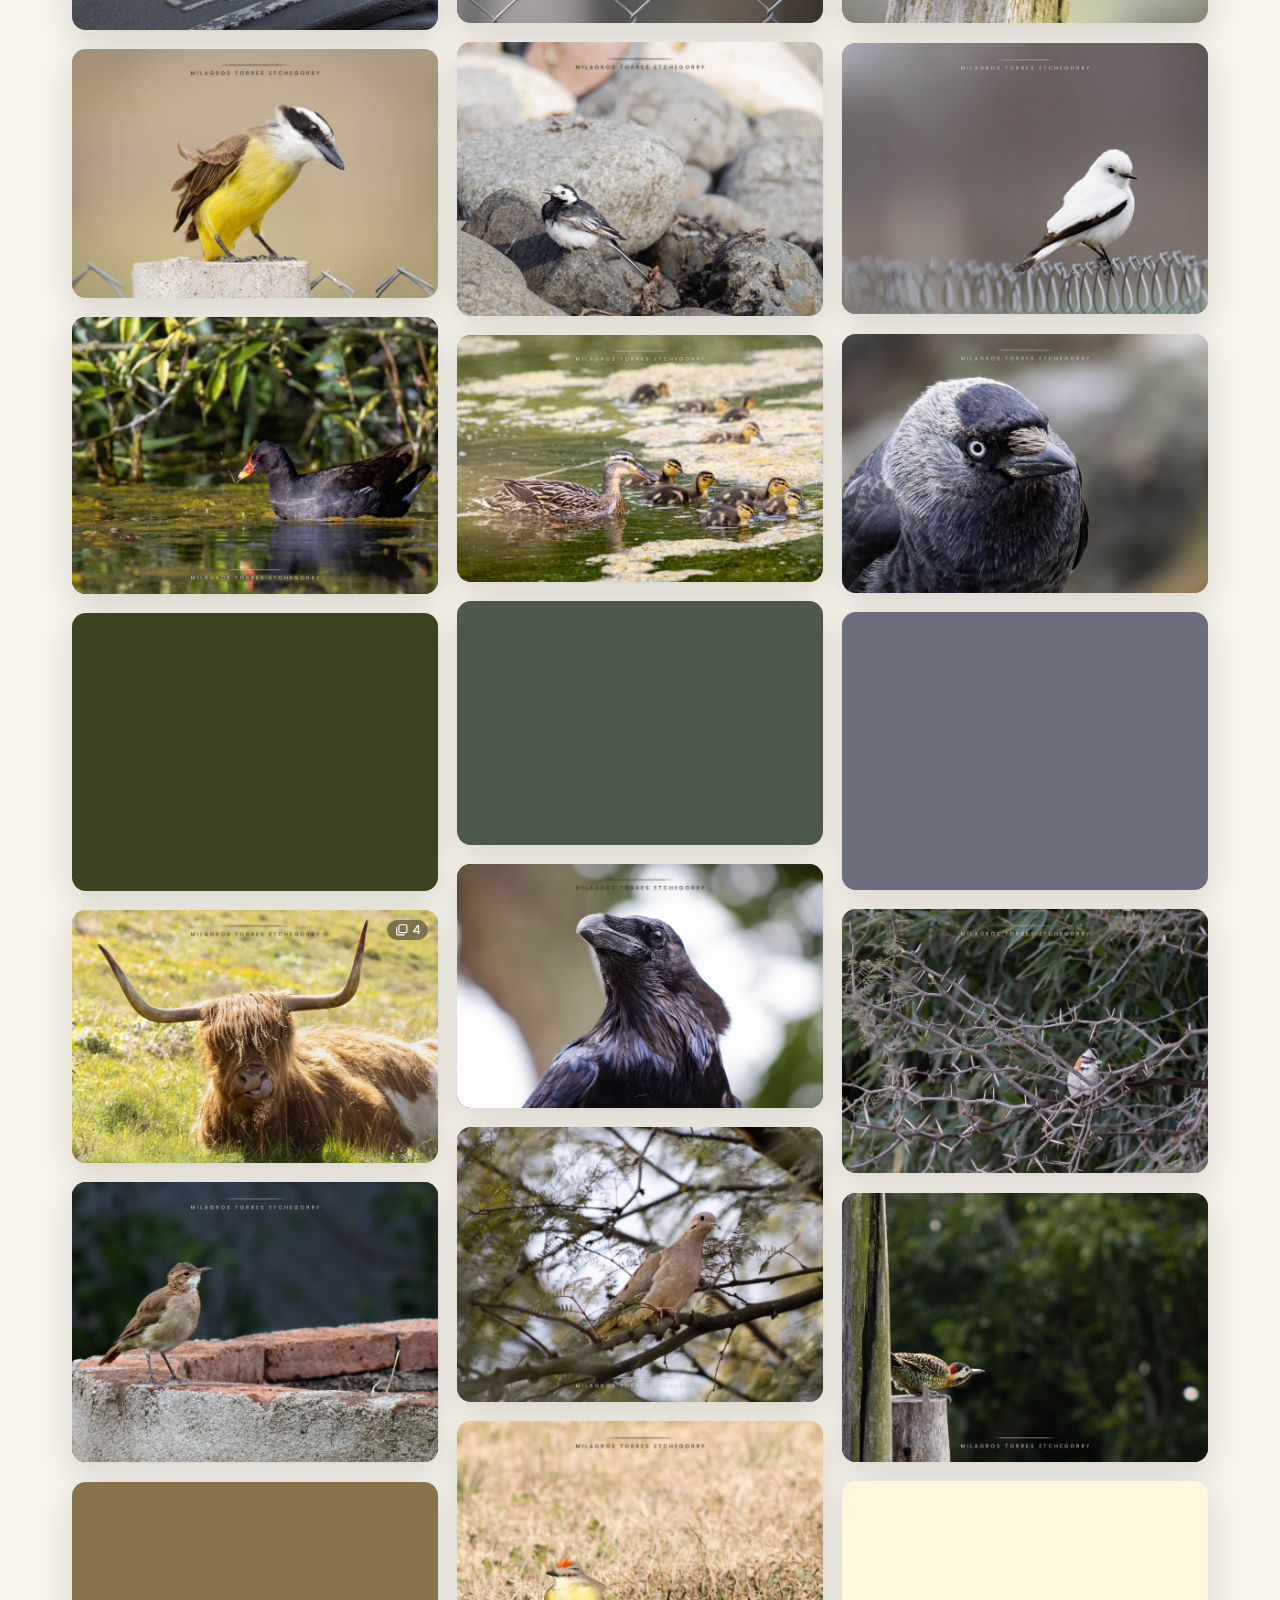
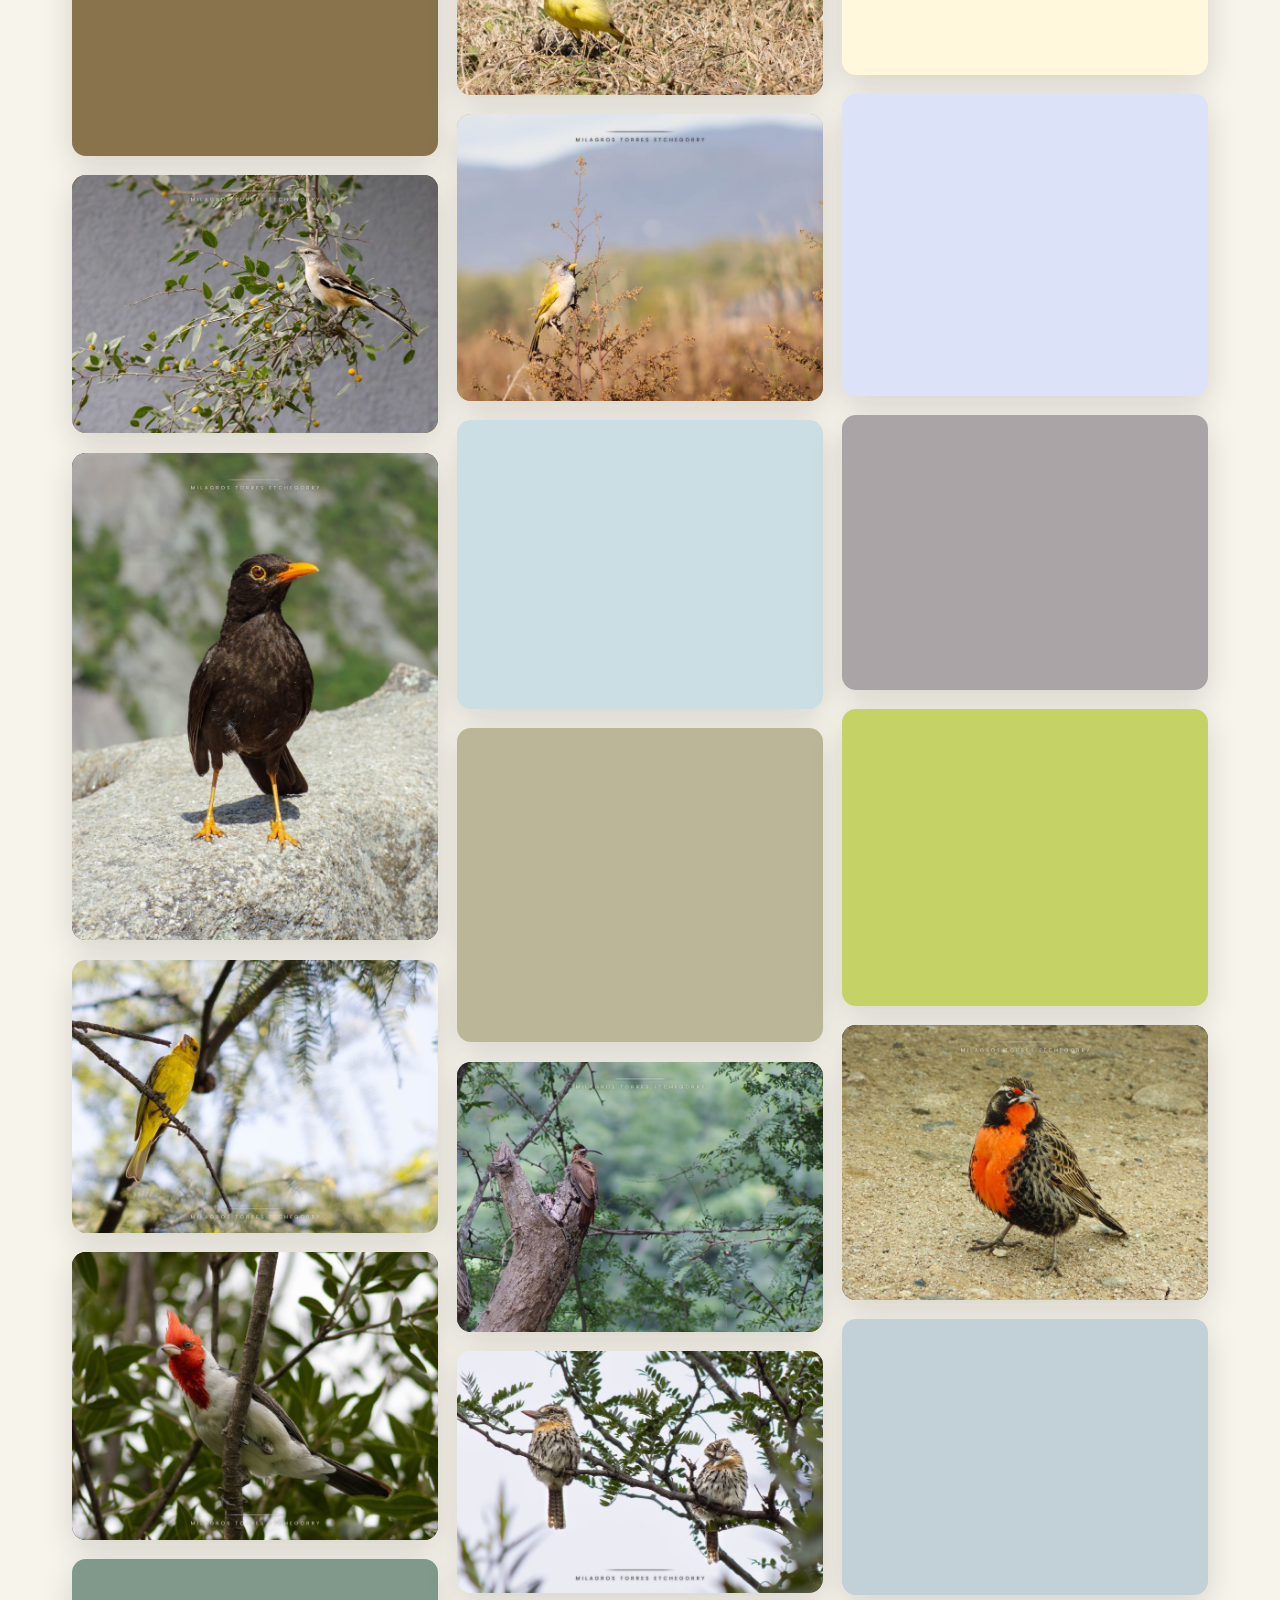
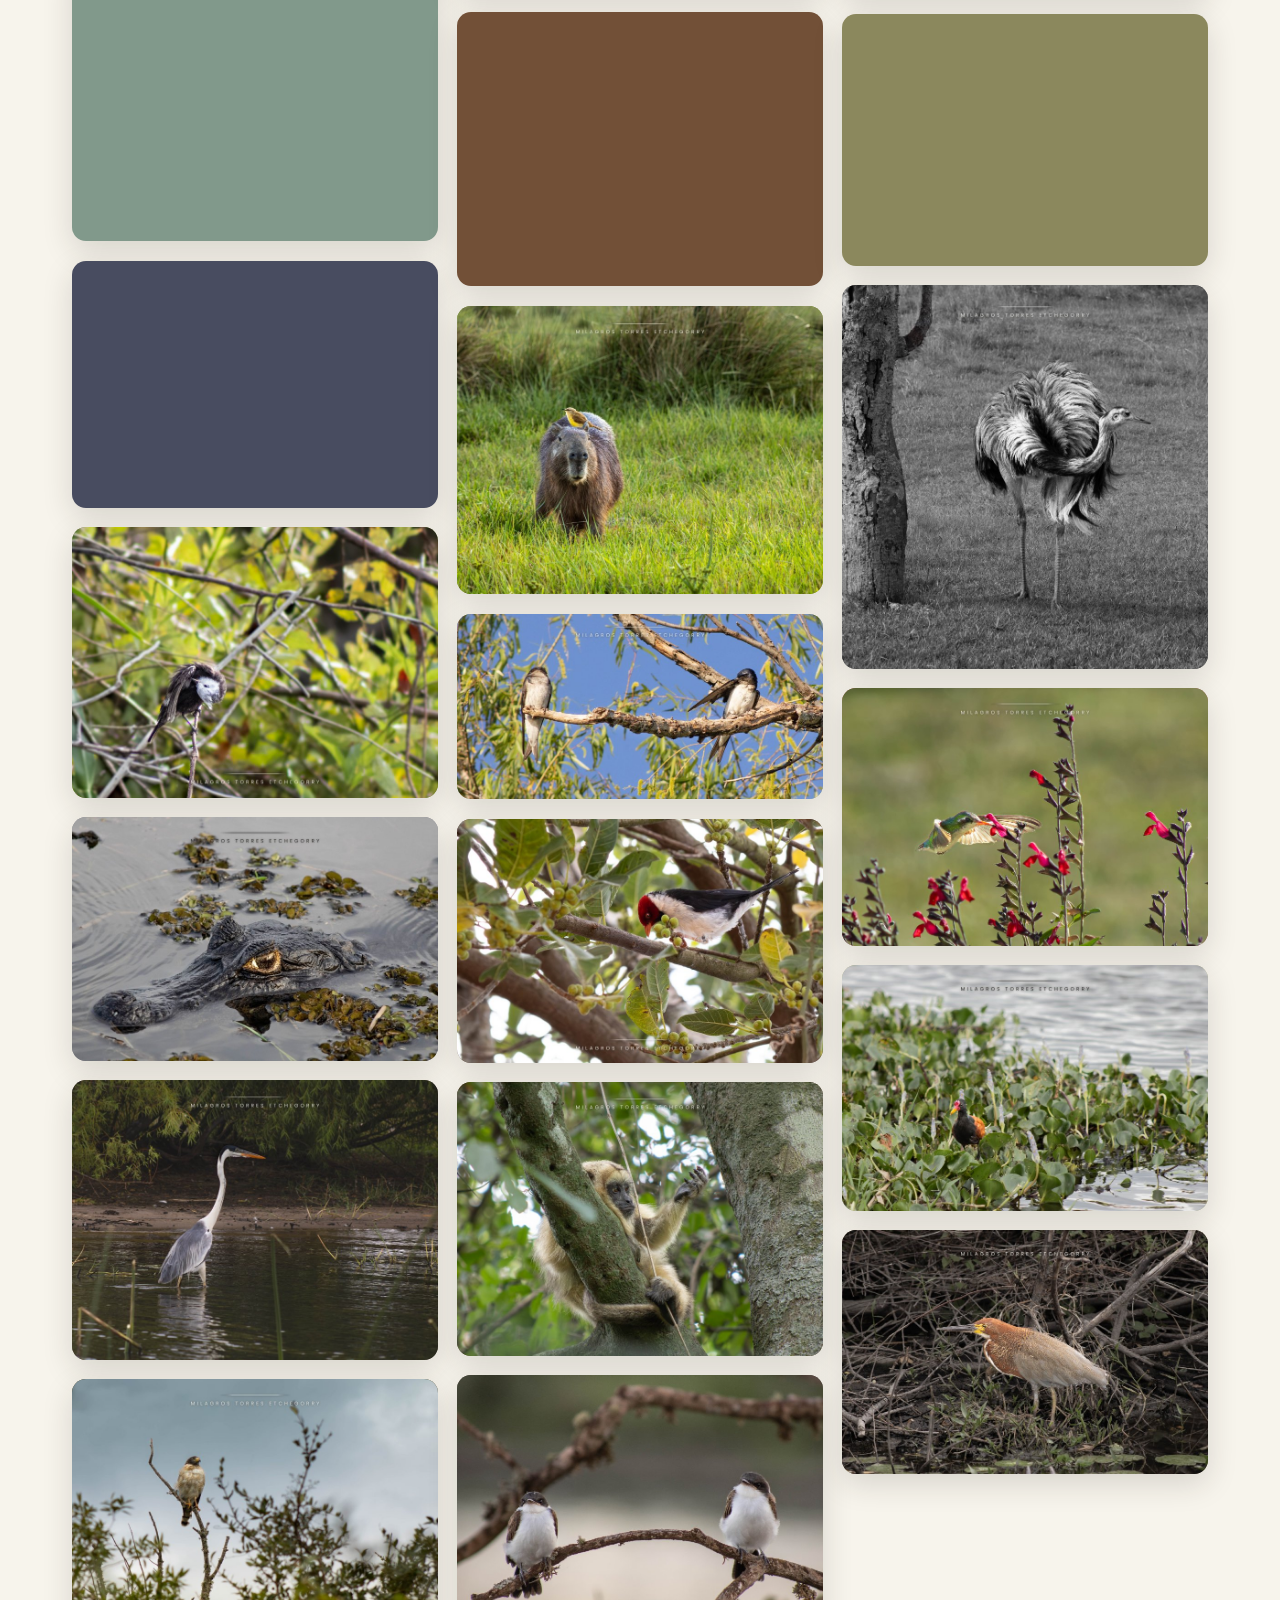
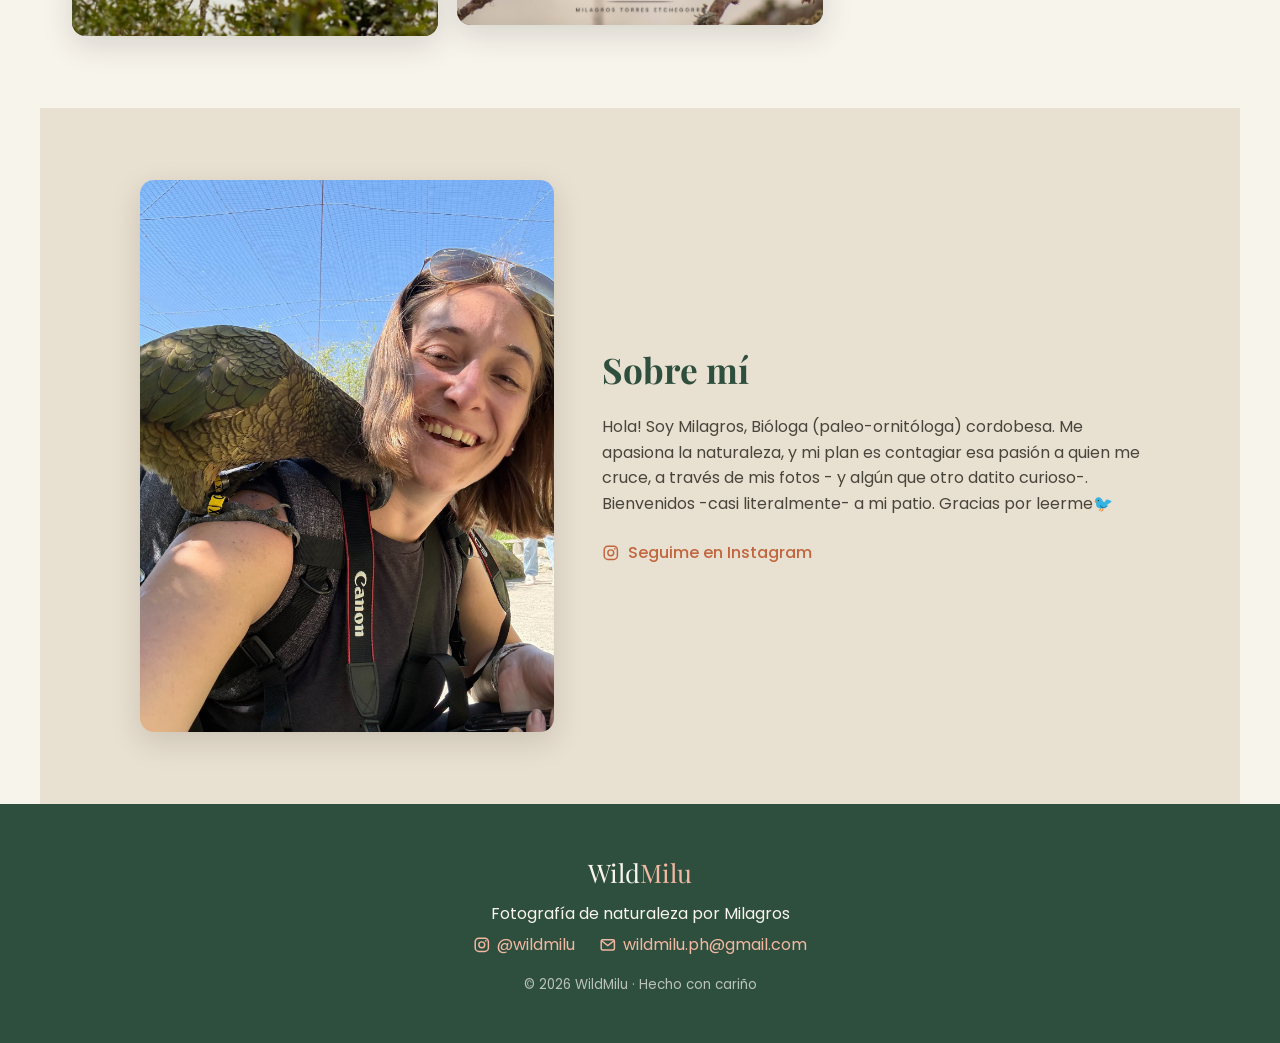
==== commit 5d71e9d5: "Publicaciones con varias fotos: carrusel vertical tipo cinta - Visor: las fotos del mismo animal van" ====
--- a/index.html
+++ b/index.html
@@ -169,7 +169,7 @@
   <!-- ⚠️ IMPORTANTE: solo main.js.
        NO debe haber ninguna línea con "js/data.js": ese era el archivo
        de la versión 1. Ahora las fotos se leen desde fotos.json. -->
-  <script src="js/main.js?v=17"></script>
+  <script src="js/main.js?v=18"></script>
 
   <!-- Estadísticas de visitas (GoatCounter: gratis, sin cookies) -->
   <script data-goatcounter="https://wildmilu.goatcounter.com/count" async src="https://gc.zgo.at/count.js"></script>
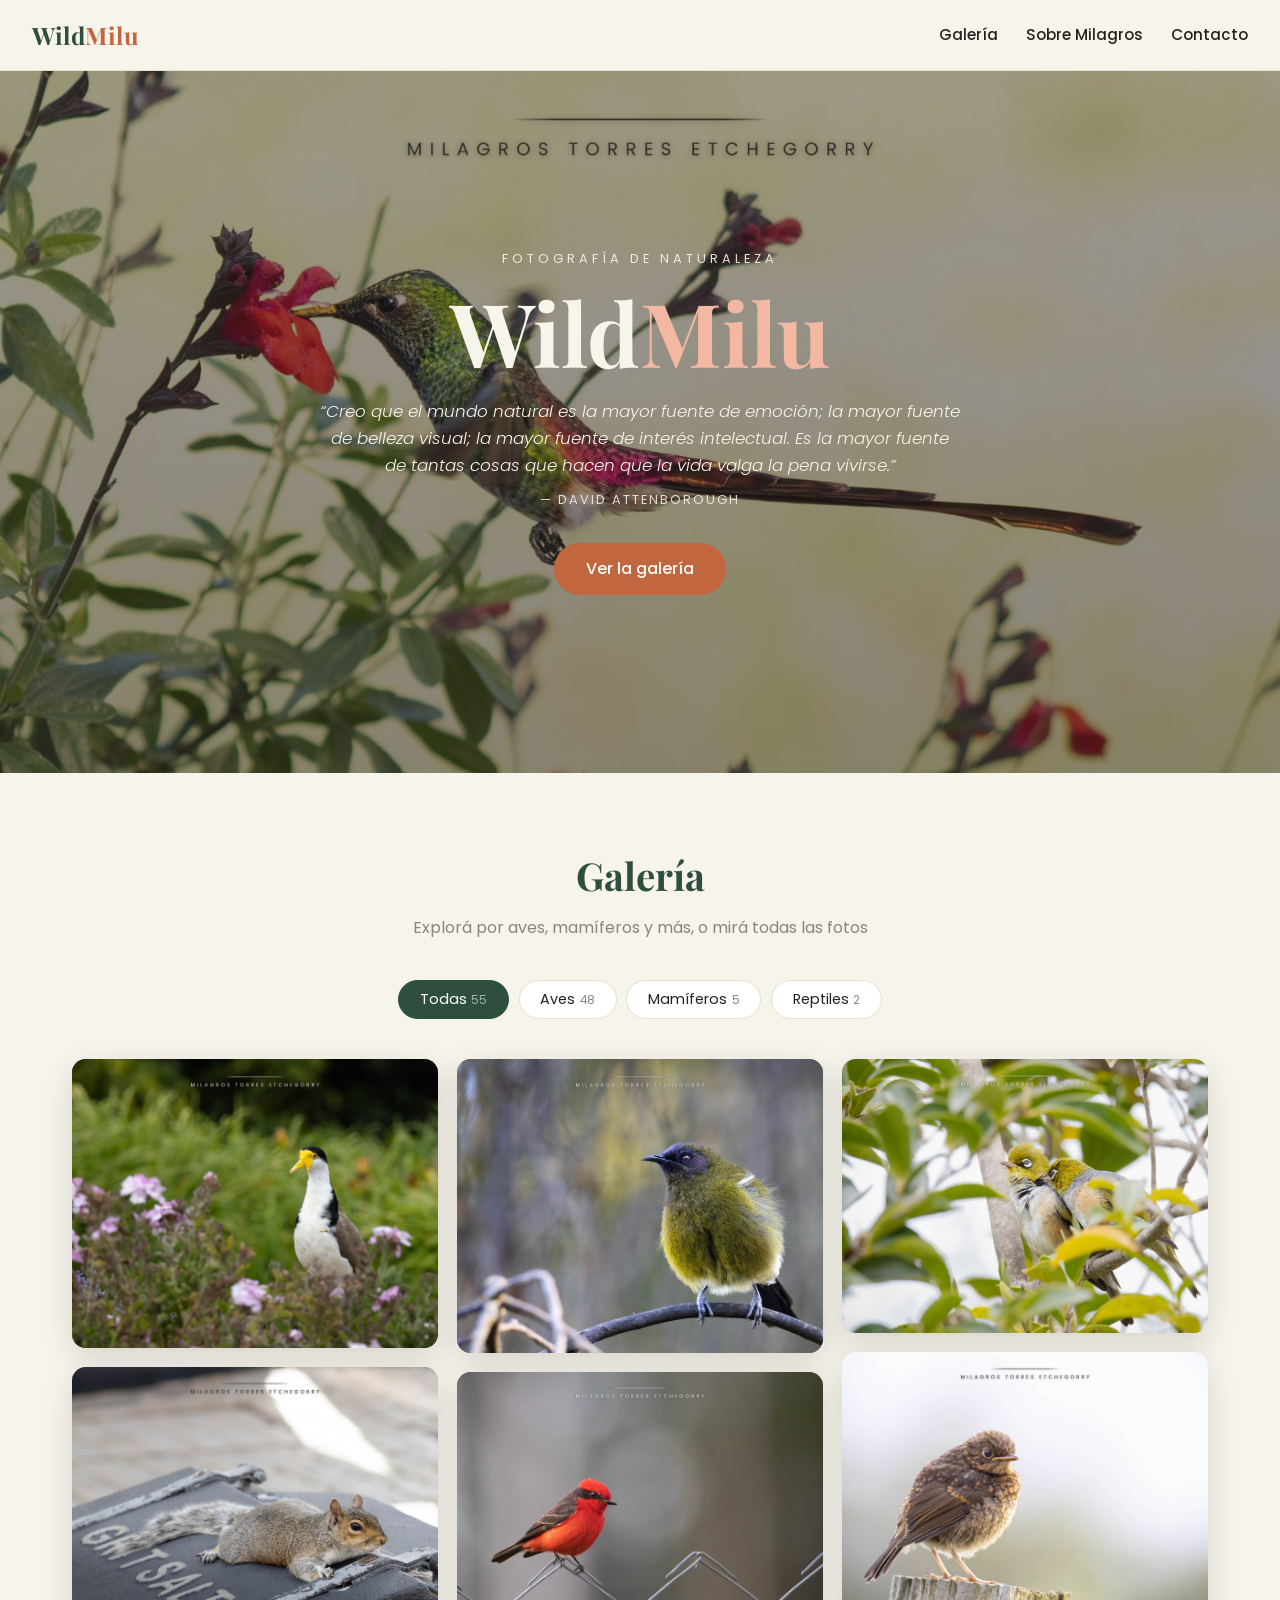
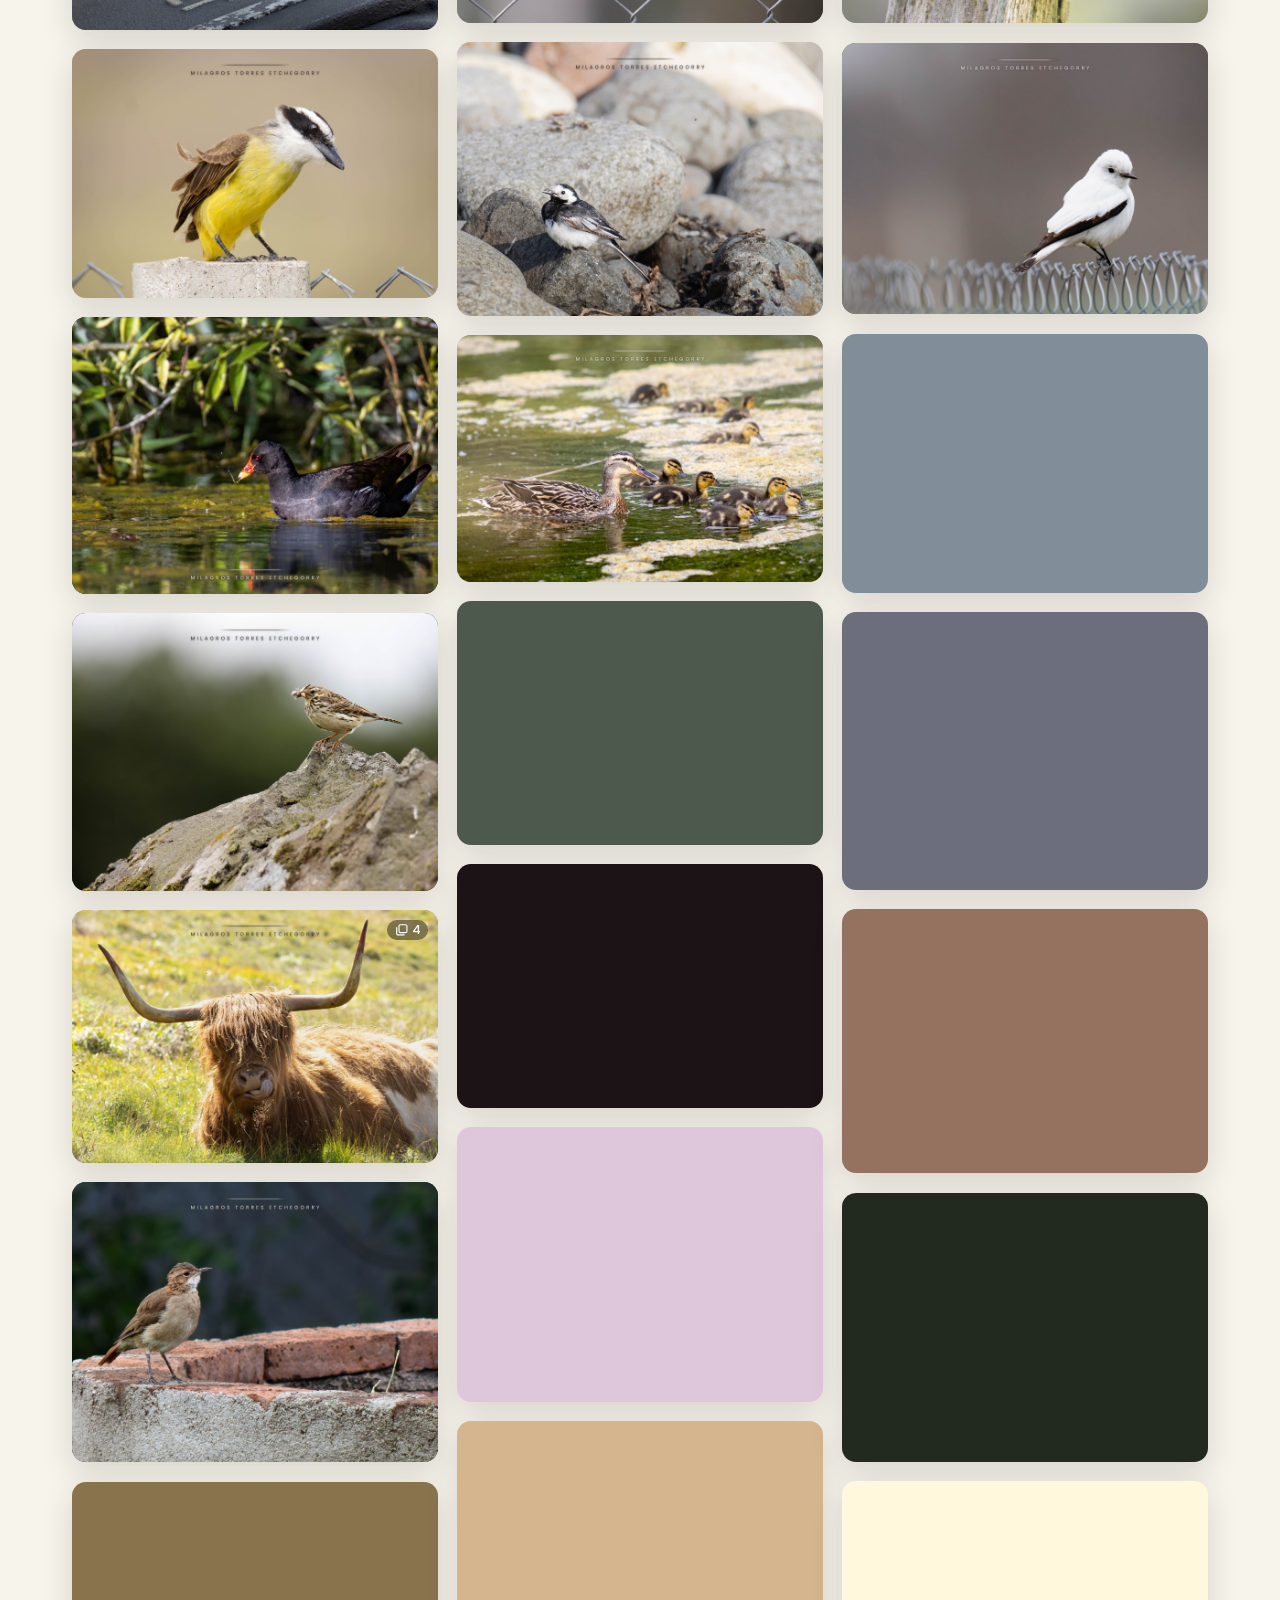
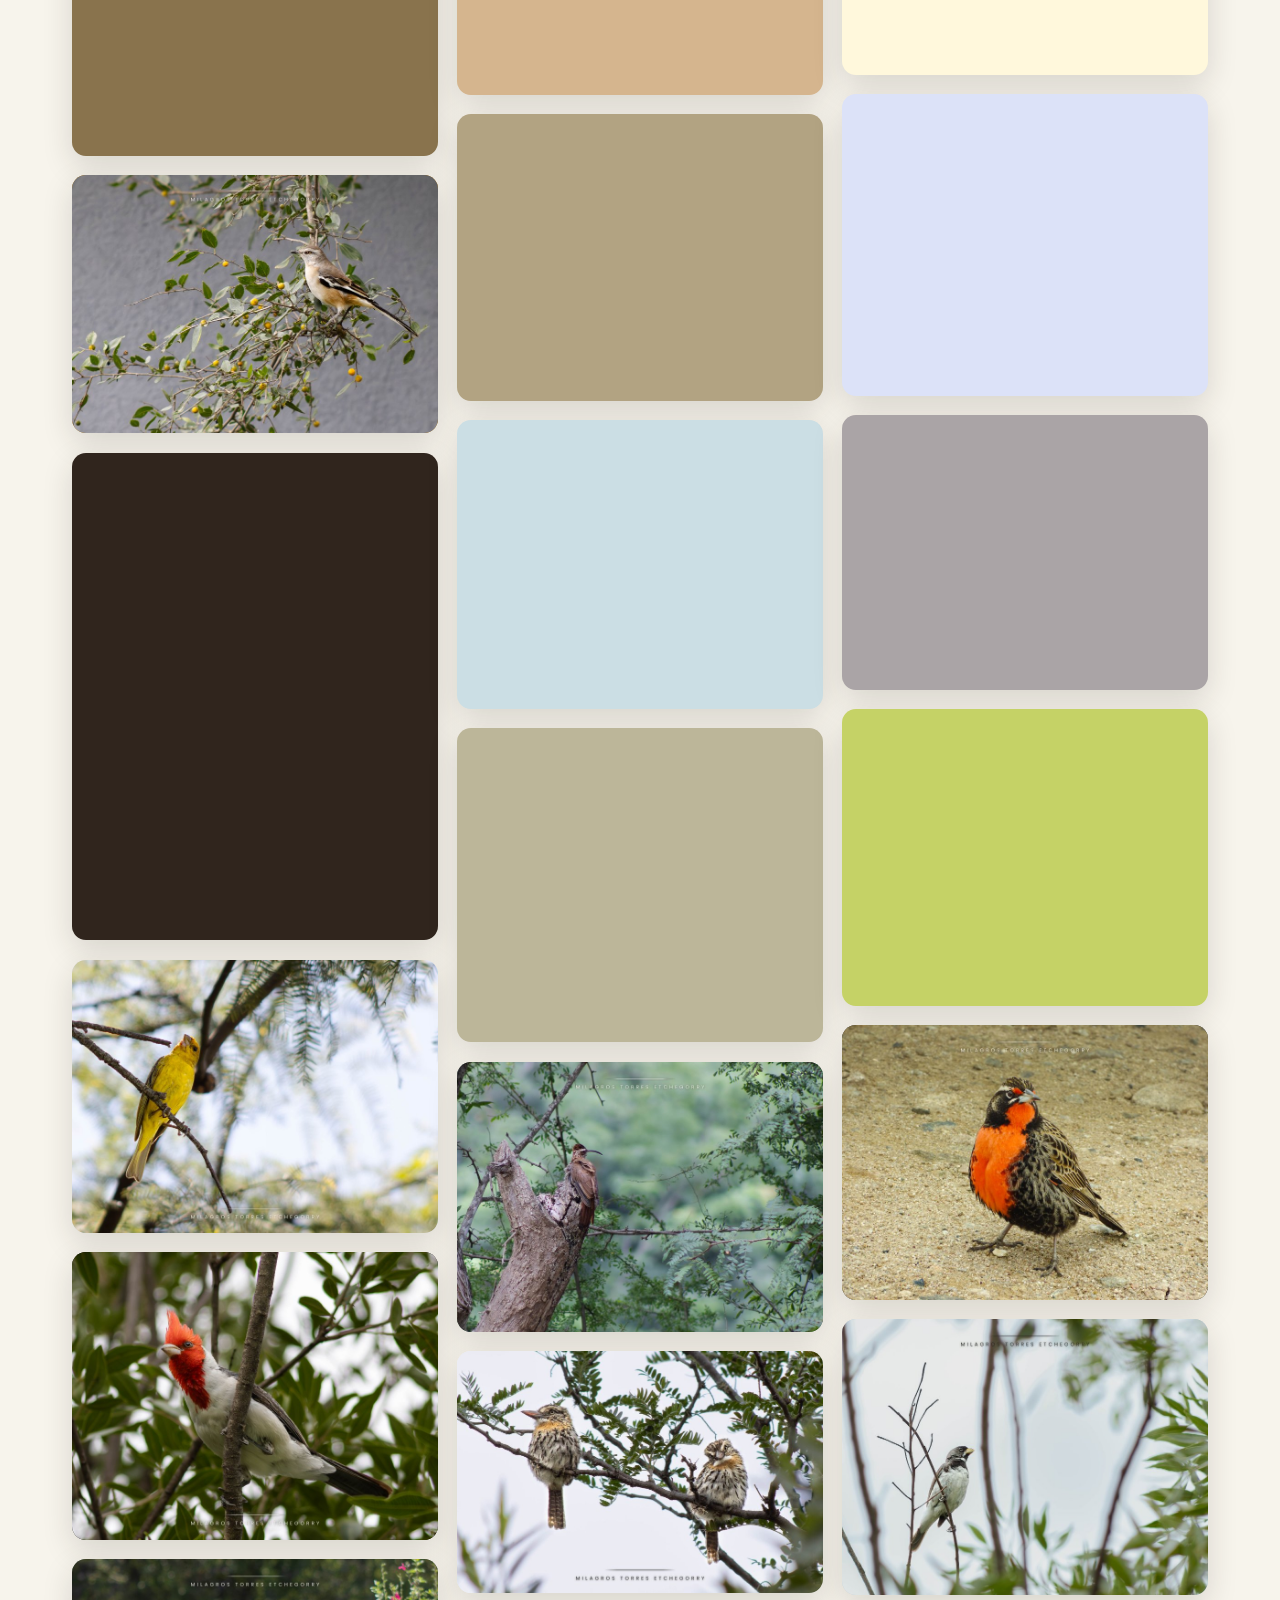
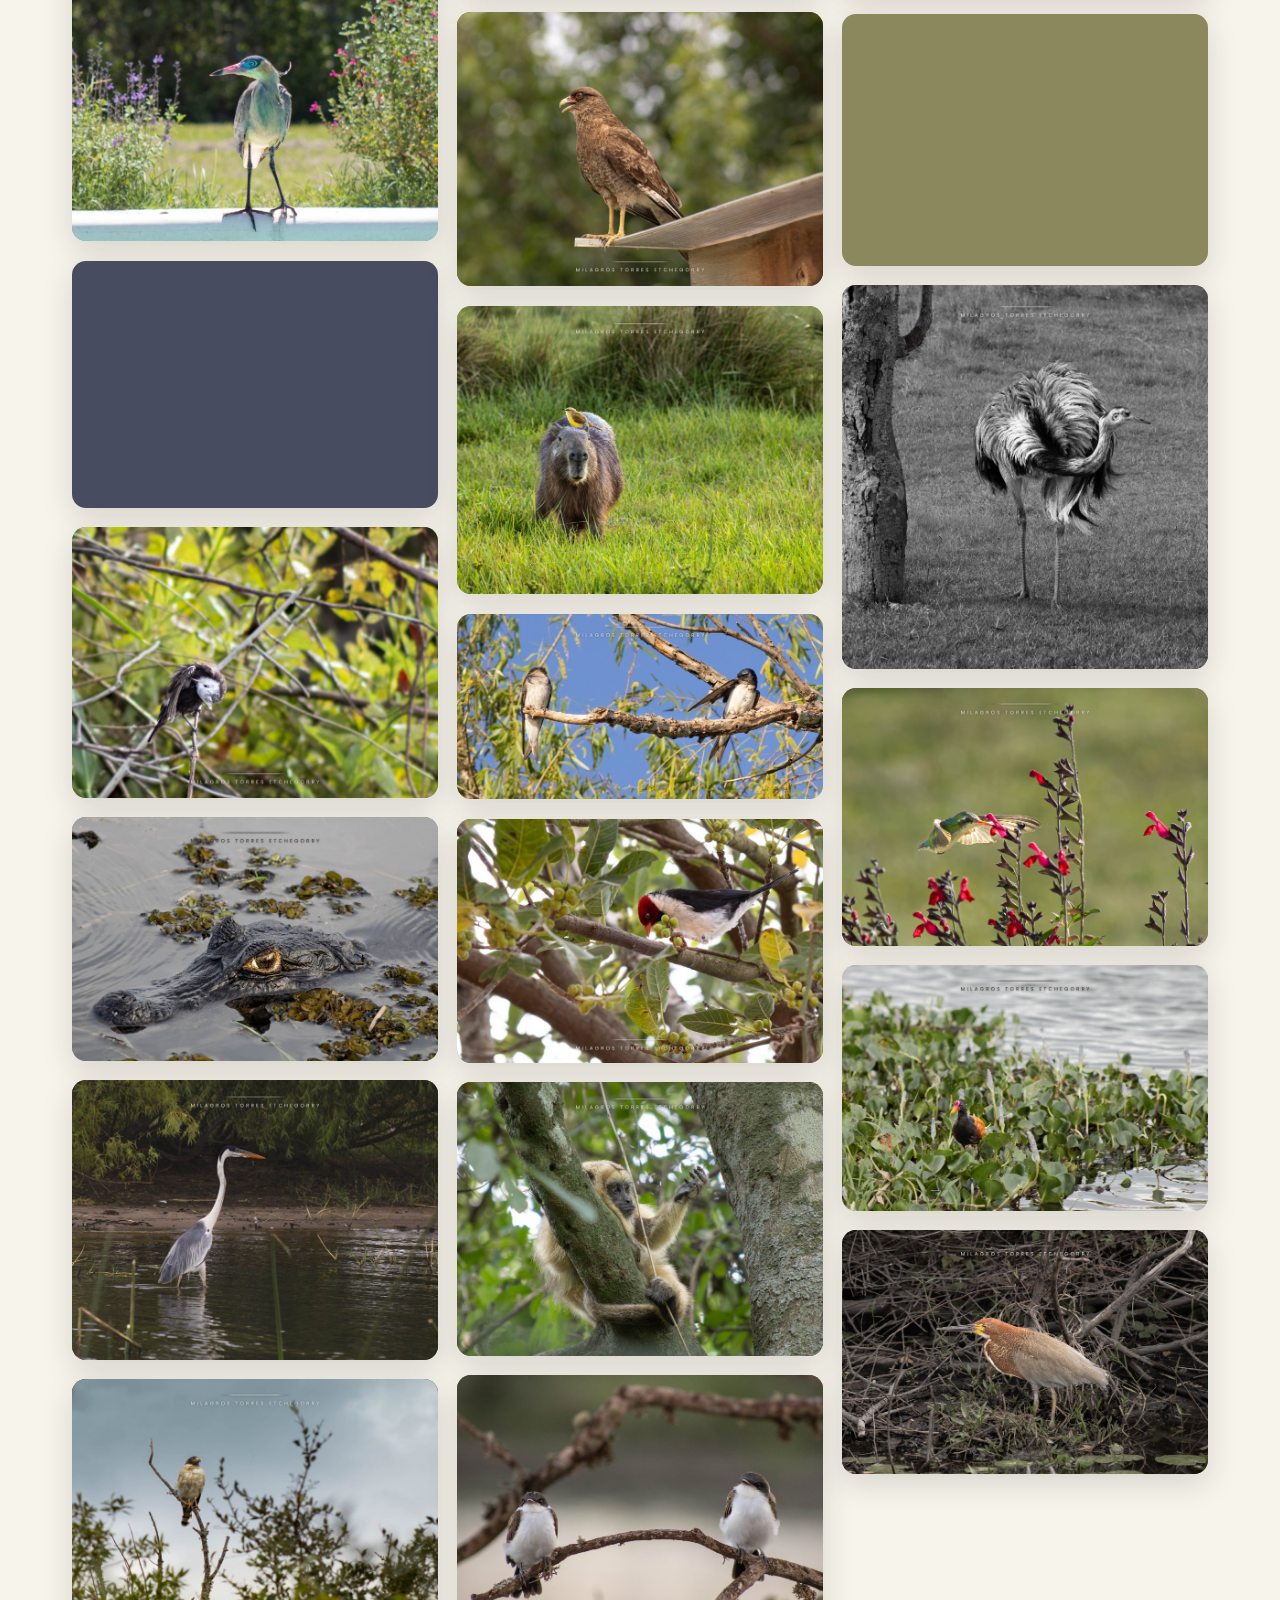
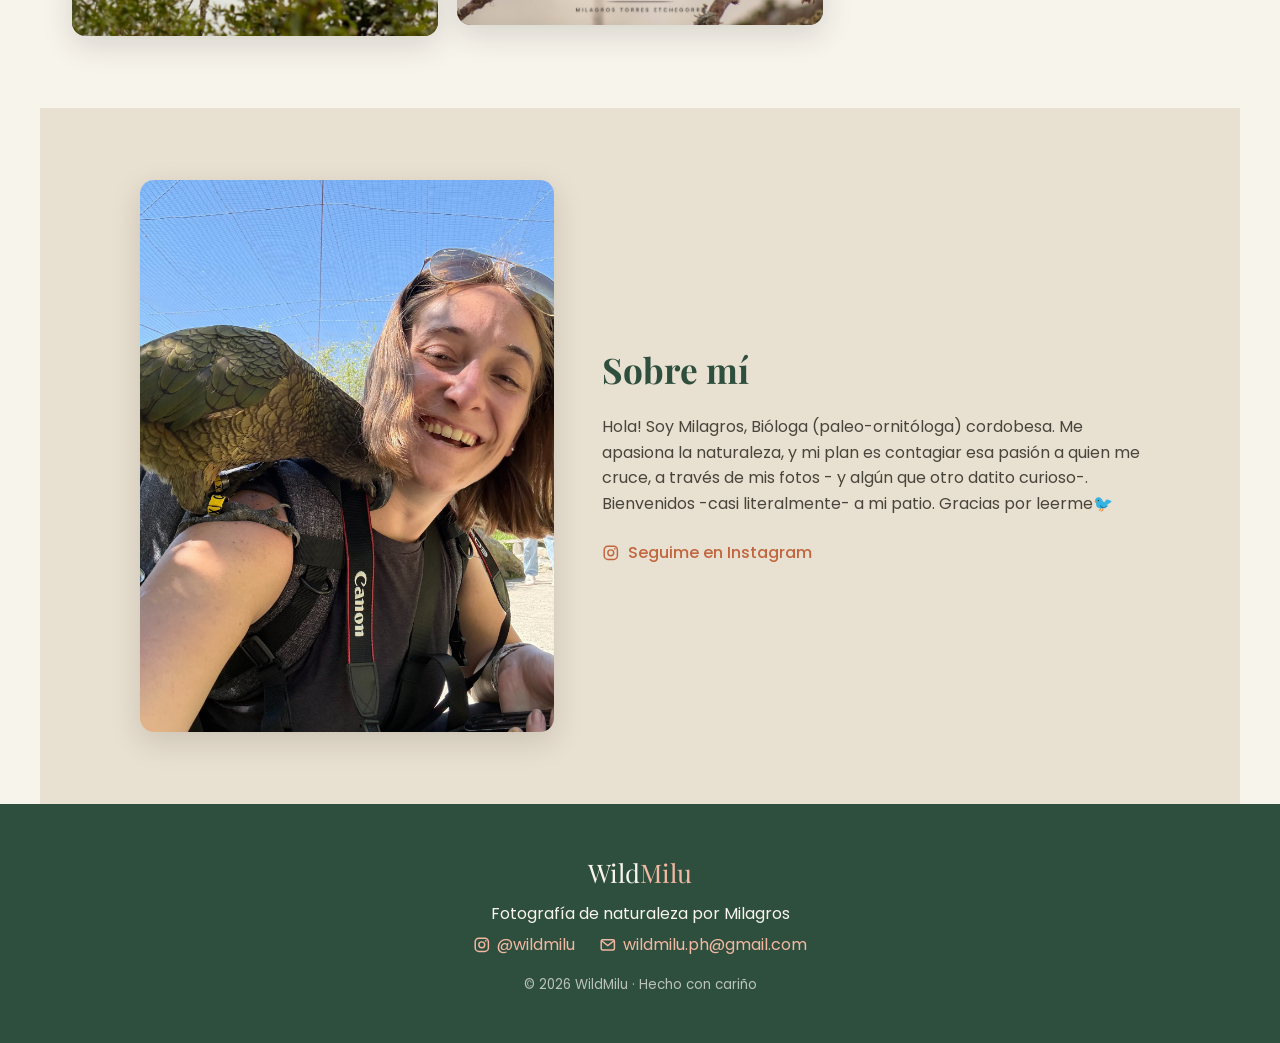
==== commit 51efad35: "Cinta: un deslizón fuerte puede pasar varias fotos (inercia libre) Co-Authored-By: Claude Opus 5.5 <" ====
--- a/index.html
+++ b/index.html
@@ -169,7 +169,7 @@
   <!-- ⚠️ IMPORTANTE: solo main.js.
        NO debe haber ninguna línea con "js/data.js": ese era el archivo
        de la versión 1. Ahora las fotos se leen desde fotos.json. -->
-  <script src="js/main.js?v=18"></script>
+  <script src="js/main.js?v=19"></script>
 
   <!-- Estadísticas de visitas (GoatCounter: gratis, sin cookies) -->
   <script data-goatcounter="https://wildmilu.goatcounter.com/count" async src="https://gc.zgo.at/count.js"></script>
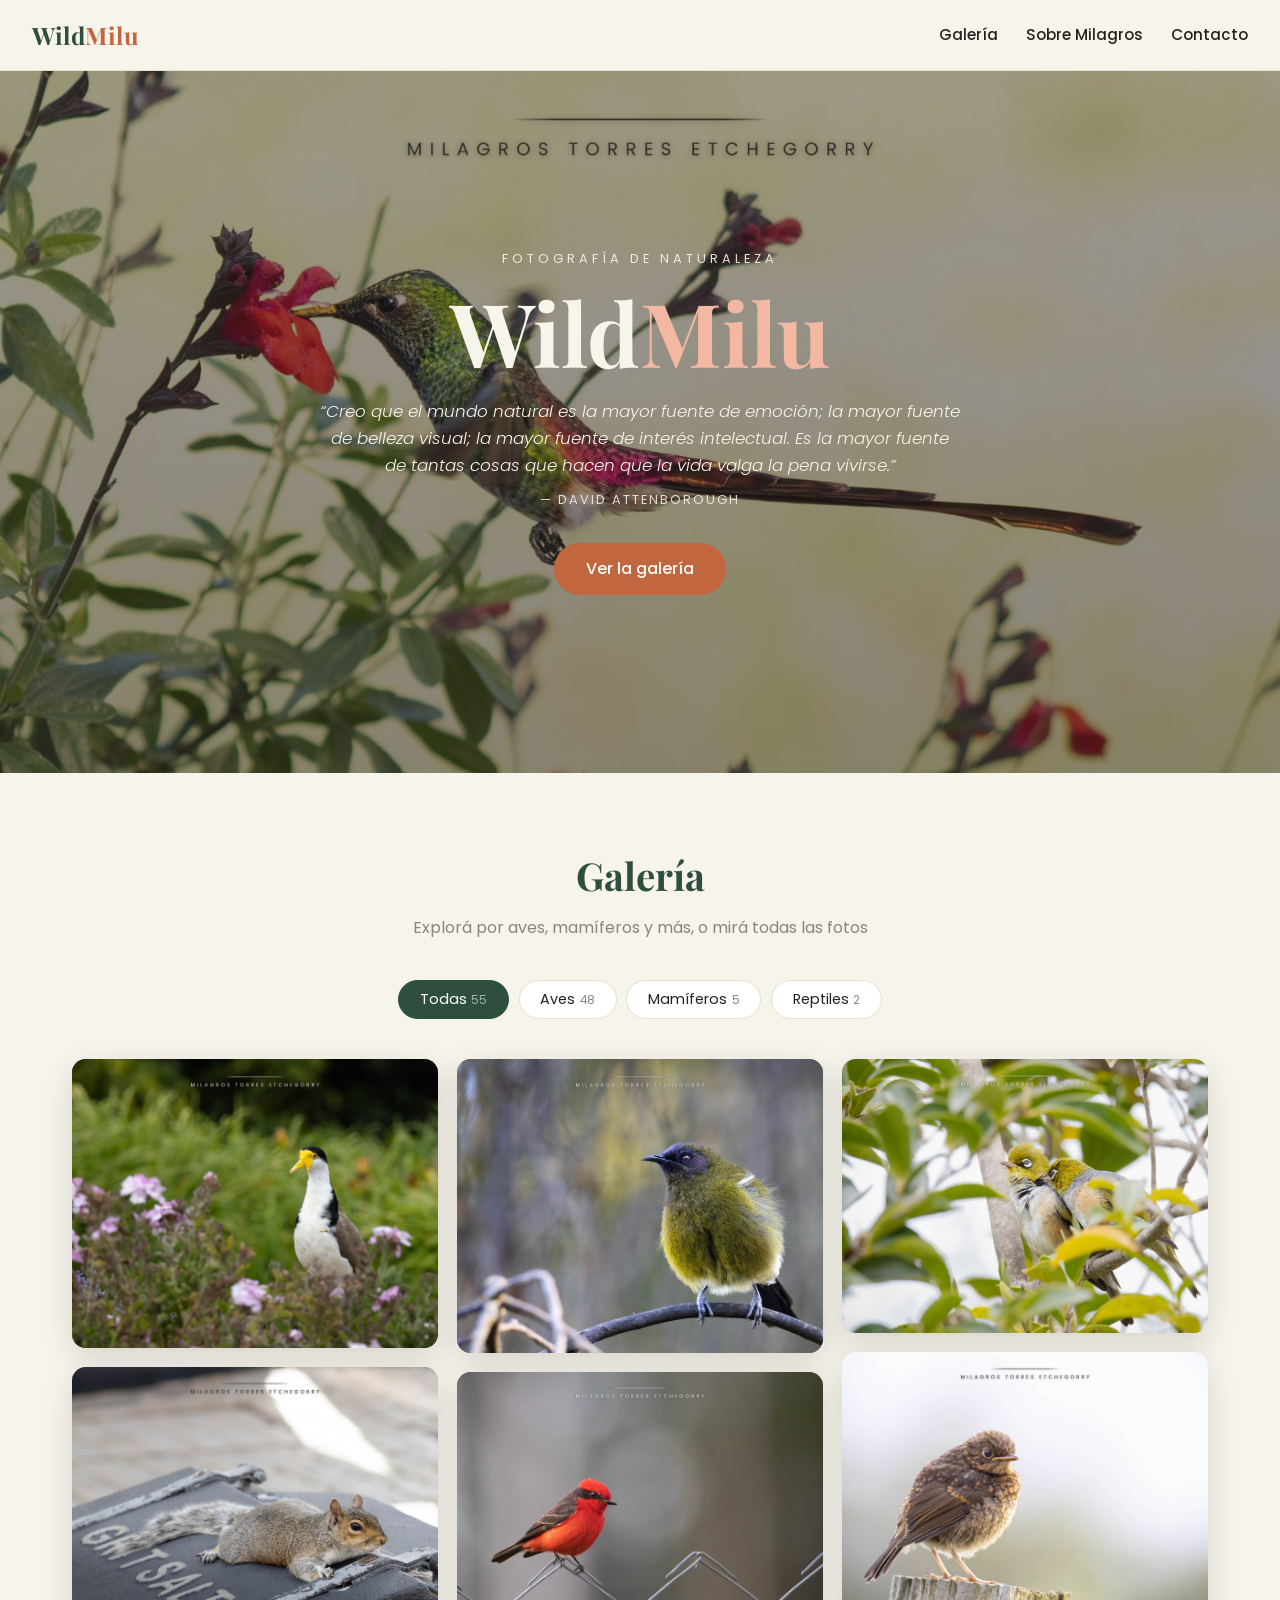
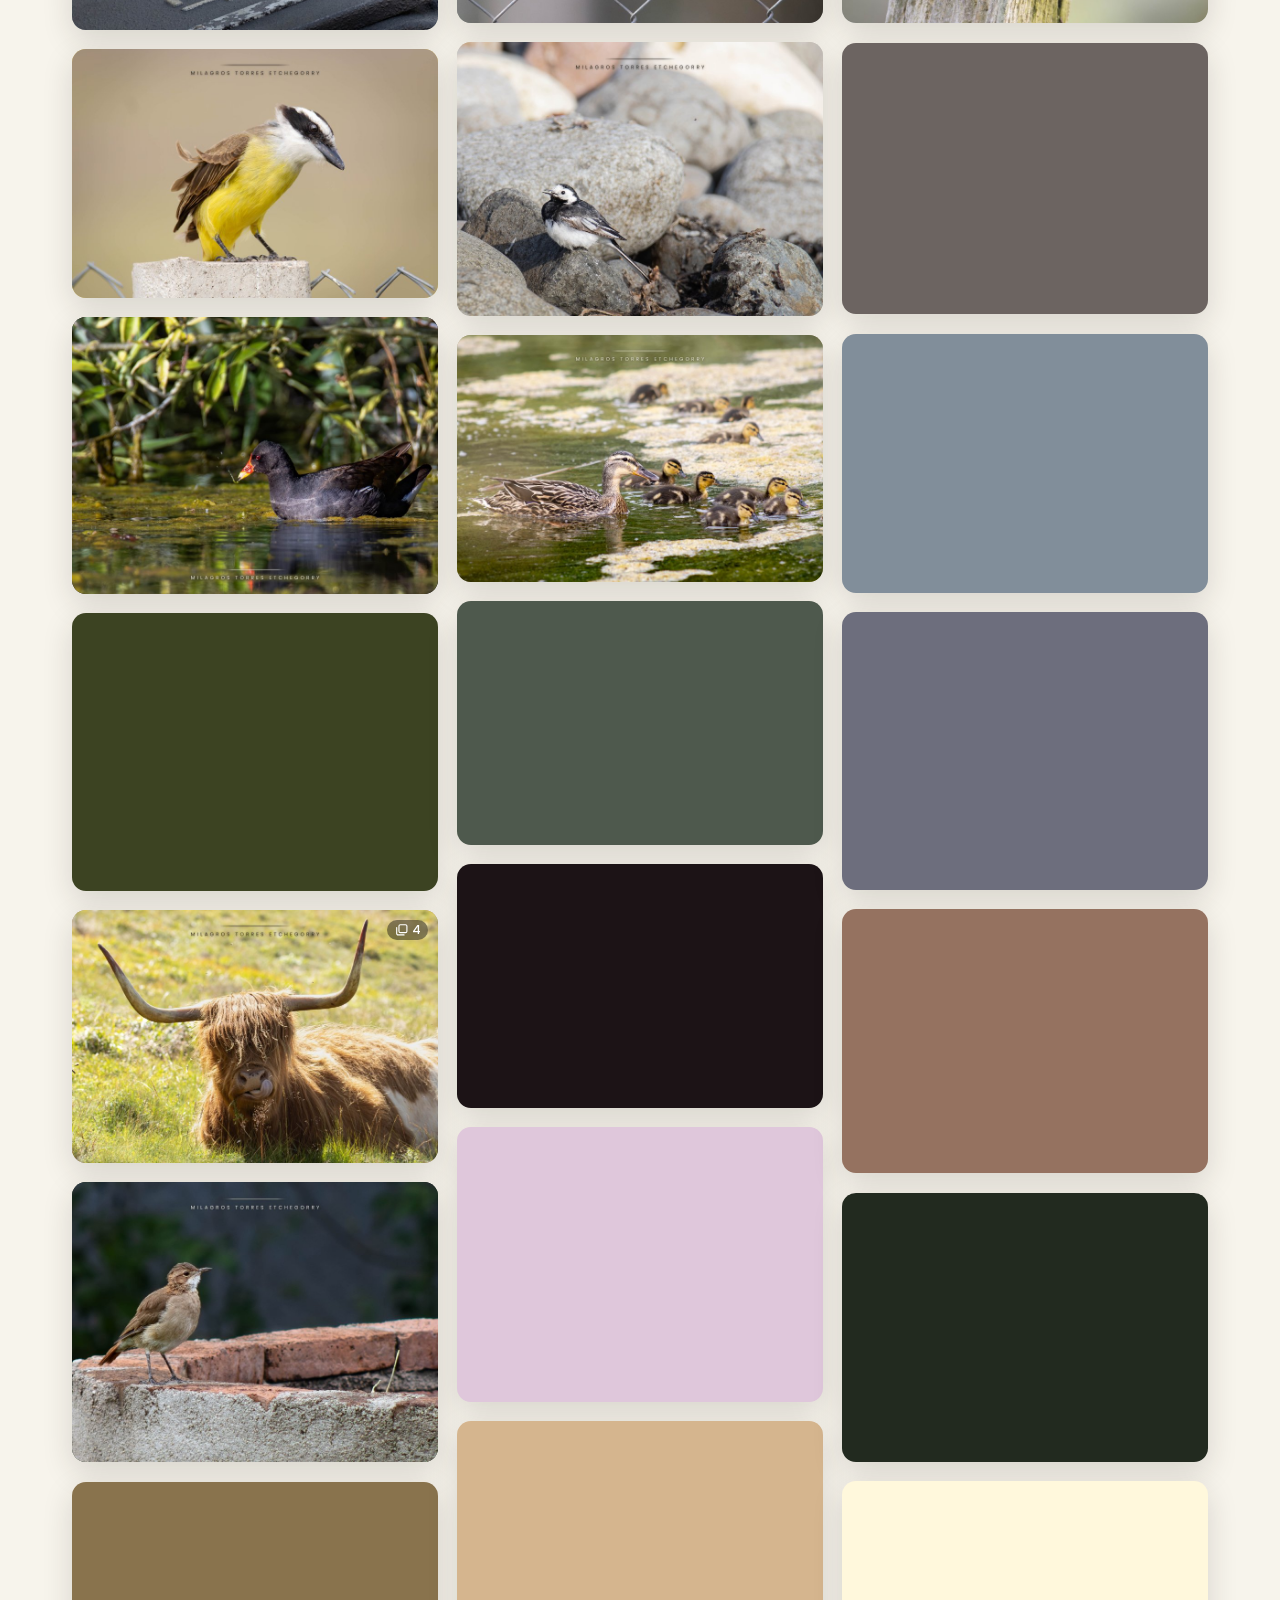
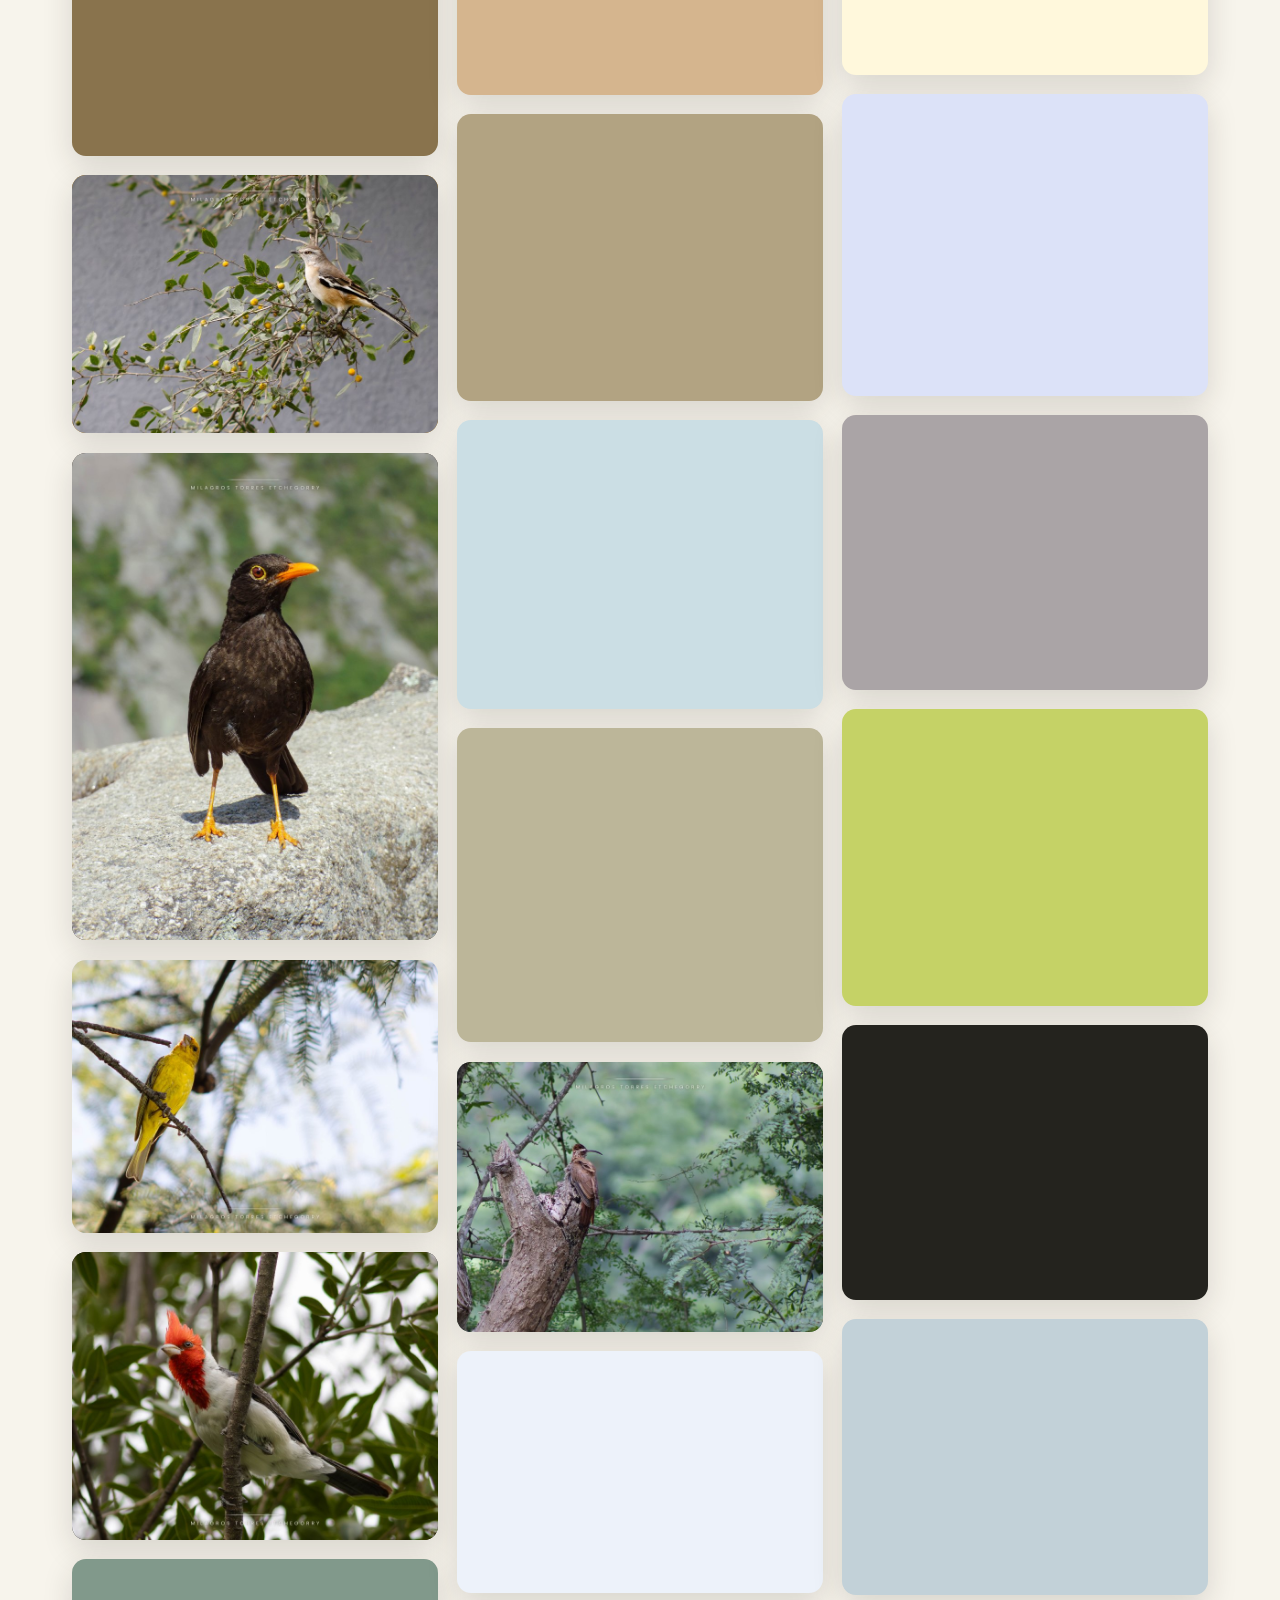
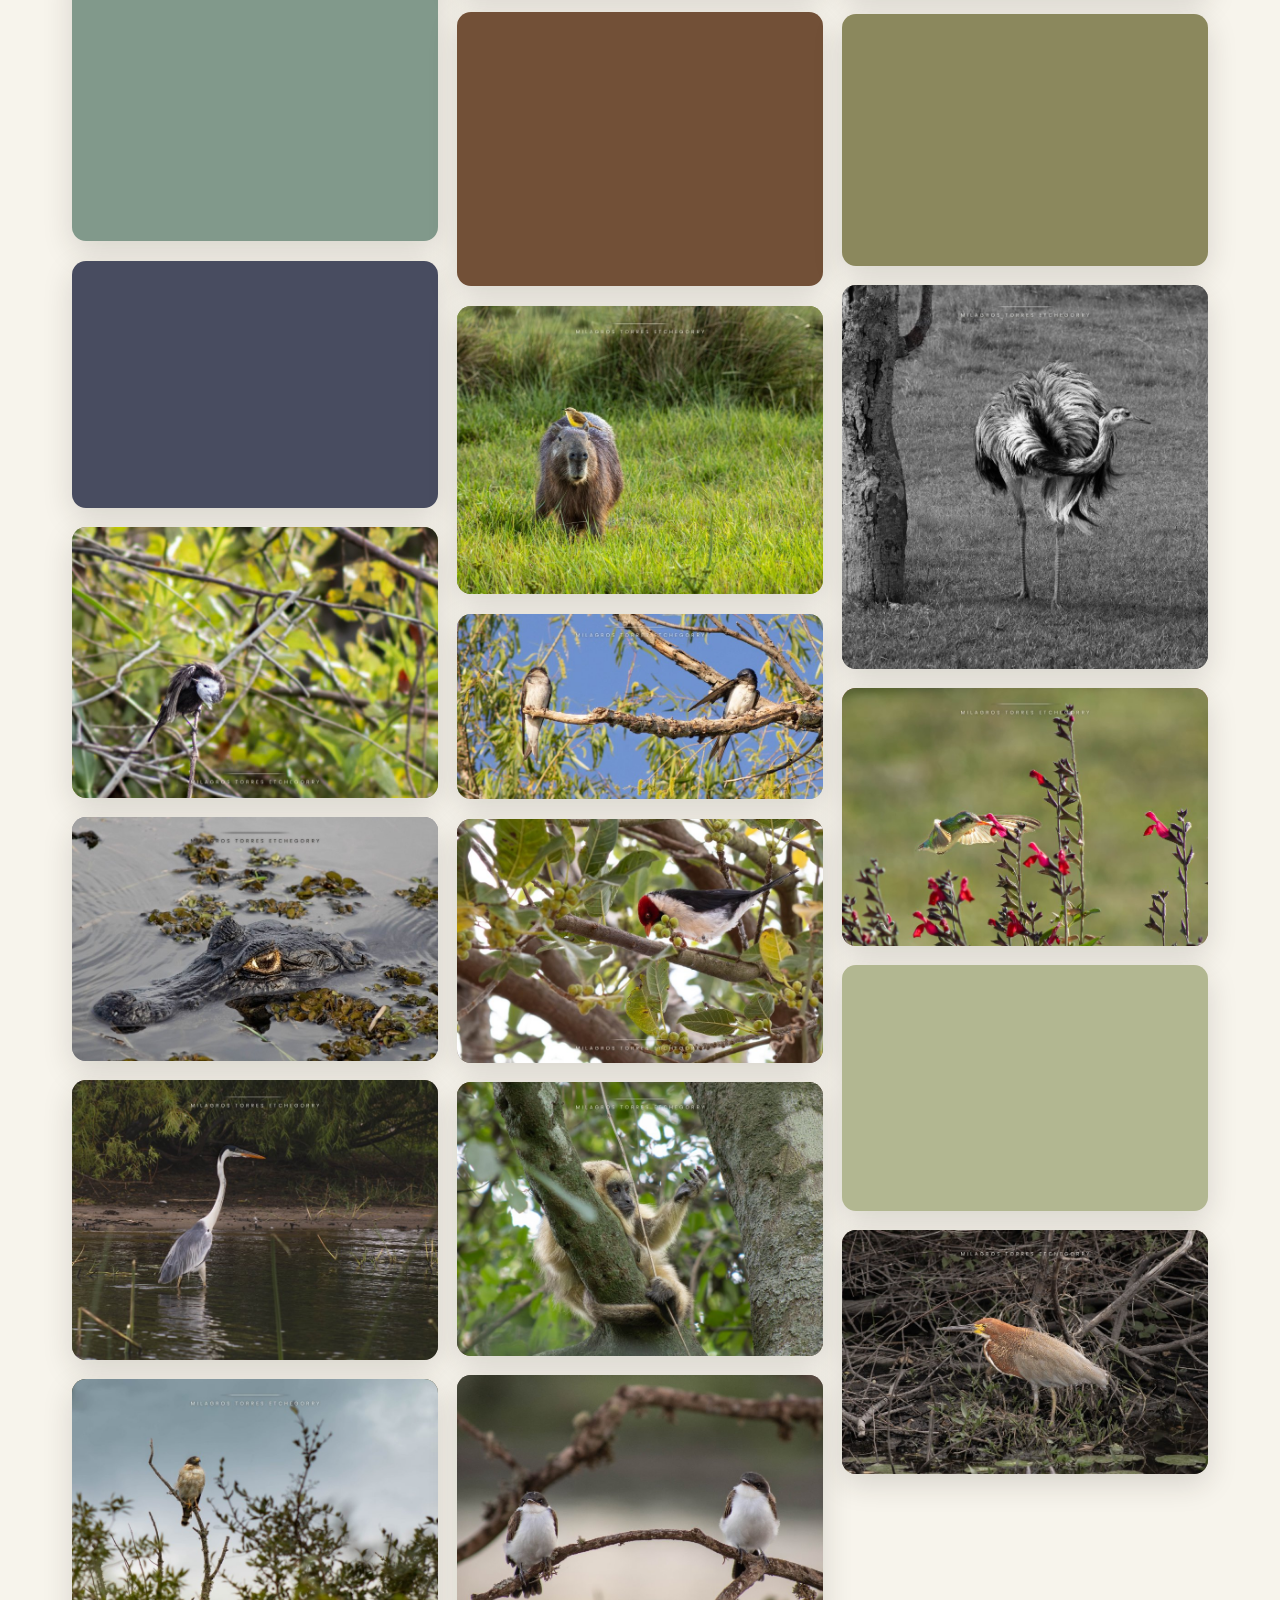
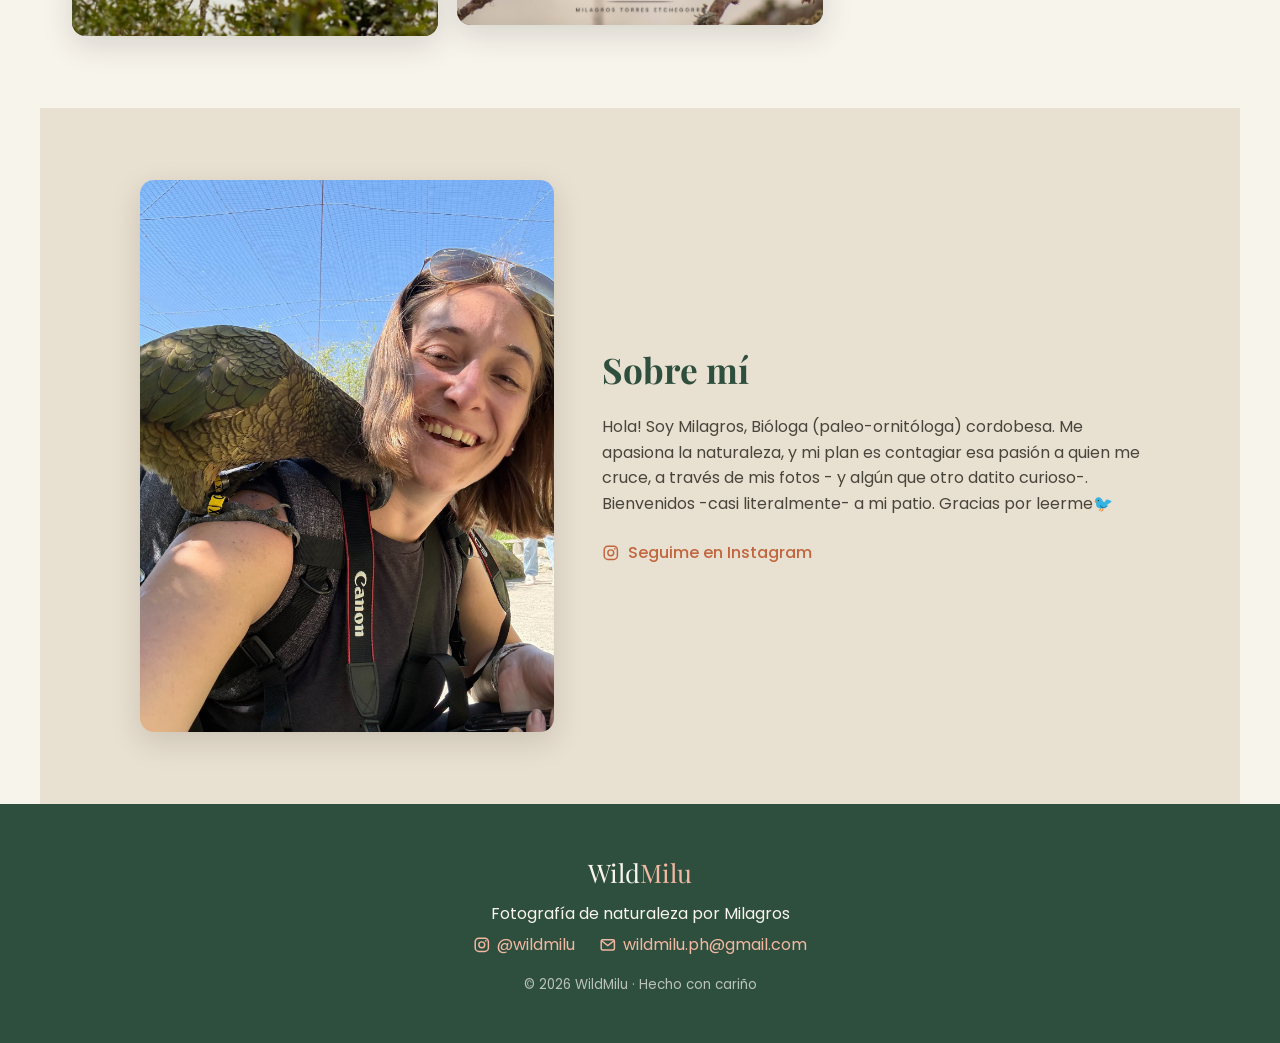
==== commit c9370dfd: "Visor: arreglo al girar el celular y diseño apaisado - Al rotar (o cambiar el tamaño de la ventana) " ====
--- a/index.html
+++ b/index.html
@@ -27,7 +27,7 @@
   <link rel="preconnect" href="https://fonts.gstatic.com" crossorigin>
   <link href="https://fonts.googleapis.com/css2?family=Playfair+Display:wght@500;700&family=Poppins:wght@300;400;500&display=swap" rel="stylesheet">
 
-  <link rel="stylesheet" href="css/styles.css?v=20">
+  <link rel="stylesheet" href="css/styles.css?v=21">
   <!-- Portada: en el celular baja una versión recortada y más liviana -->
   <link rel="preload" as="image" href="images/portada-movil.jpg" media="(max-aspect-ratio: 1/1)">
   <link rel="preload" as="image" href="images/picaflor-cometa.jpg" media="(min-aspect-ratio: 1/1)">
@@ -169,7 +169,7 @@
   <!-- ⚠️ IMPORTANTE: solo main.js.
        NO debe haber ninguna línea con "js/data.js": ese era el archivo
        de la versión 1. Ahora las fotos se leen desde fotos.json. -->
-  <script src="js/main.js?v=19"></script>
+  <script src="js/main.js?v=20"></script>
 
   <!-- Estadísticas de visitas (GoatCounter: gratis, sin cookies) -->
   <script data-goatcounter="https://wildmilu.goatcounter.com/count" async src="https://gc.zgo.at/count.js"></script>
--- a/css/styles.css
+++ b/css/styles.css
@@ -209,7 +209,7 @@
 .lightbox__contenido { will-change: transform; position: relative; }
 /* Cinta vertical: fotos del mismo animal (asoman la anterior arriba y la siguiente abajo) */
 .lightbox__ventana {
-  position: absolute; left: 0; right: 0; z-index: 0; overflow: hidden; pointer-events: none;
+  position: absolute; left: 0; z-index: 0; overflow: hidden; pointer-events: none;
   transition: opacity 0.25s ease;
 }
 .lightbox__ventana[hidden] { display: none; }
@@ -410,3 +410,19 @@
   .lightbox__hoja, .hoja__caja { animation: none !important; }
   .lightbox__pista { animation: none !important; }
 }
+
+/* ---------- Visor con el celular acostado: foto a la izquierda, texto a la derecha ---------- */
+@media (orientation: landscape) and (max-height: 540px) {
+  .lightbox { padding: 0.75rem 3.5rem 0.75rem 1rem; }
+  .lightbox__contenido {
+    max-width: none; grid-template-columns: minmax(0, 1fr) minmax(220px, 36%);
+    align-items: center; column-gap: 1.5rem; text-align: left;
+  }
+  .lightbox__img { margin-left: auto; margin-right: auto; }
+  .lightbox__meta h3 { font-size: 1.35rem; }
+  .lightbox__meta .detalle { margin-left: 0; -webkit-line-clamp: 3; line-clamp: 3; }
+  .lightbox__botones, .lightbox__puntos { justify-content: flex-start; }
+  .lightbox__pista { display: none; }
+  .lightbox__cerrar { top: 0.5rem; right: 0.75rem; }
+  .lightbox__contador { top: auto; bottom: 0.9rem; left: auto; right: 1rem; }
+}
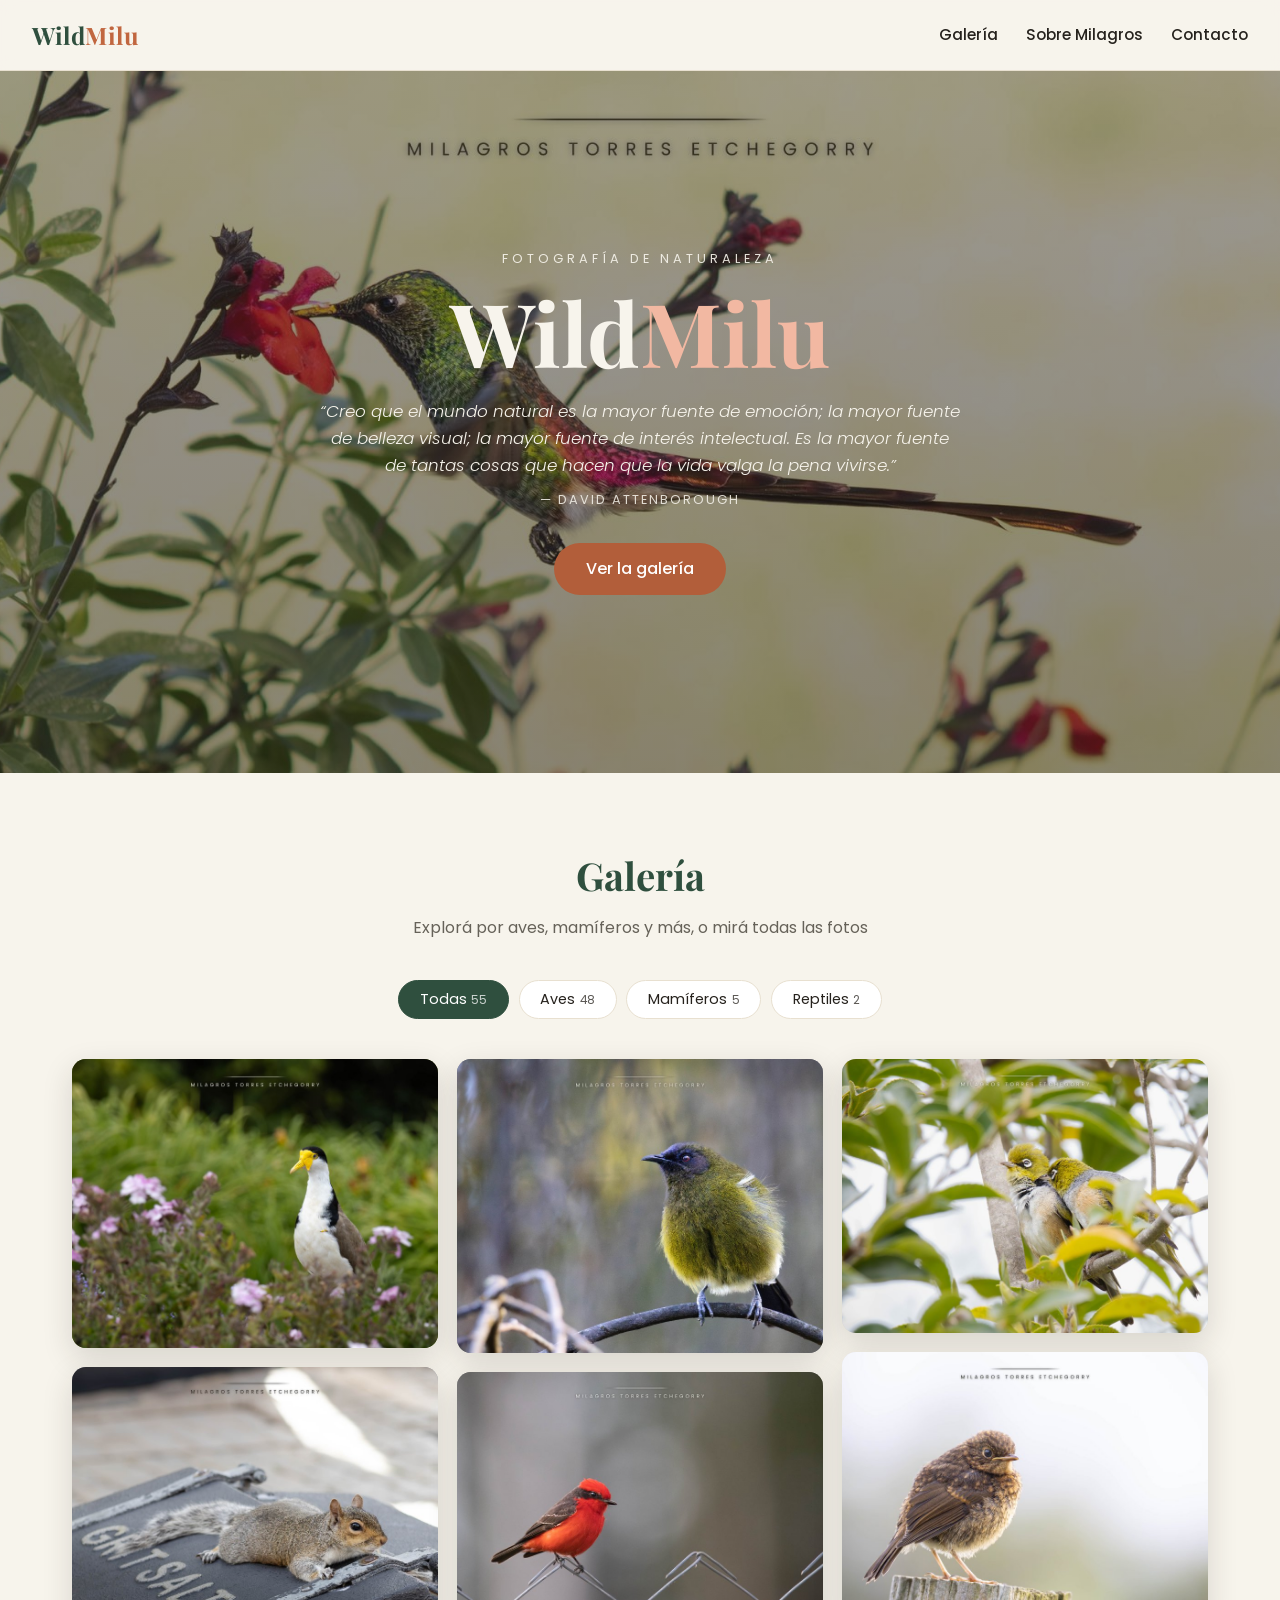
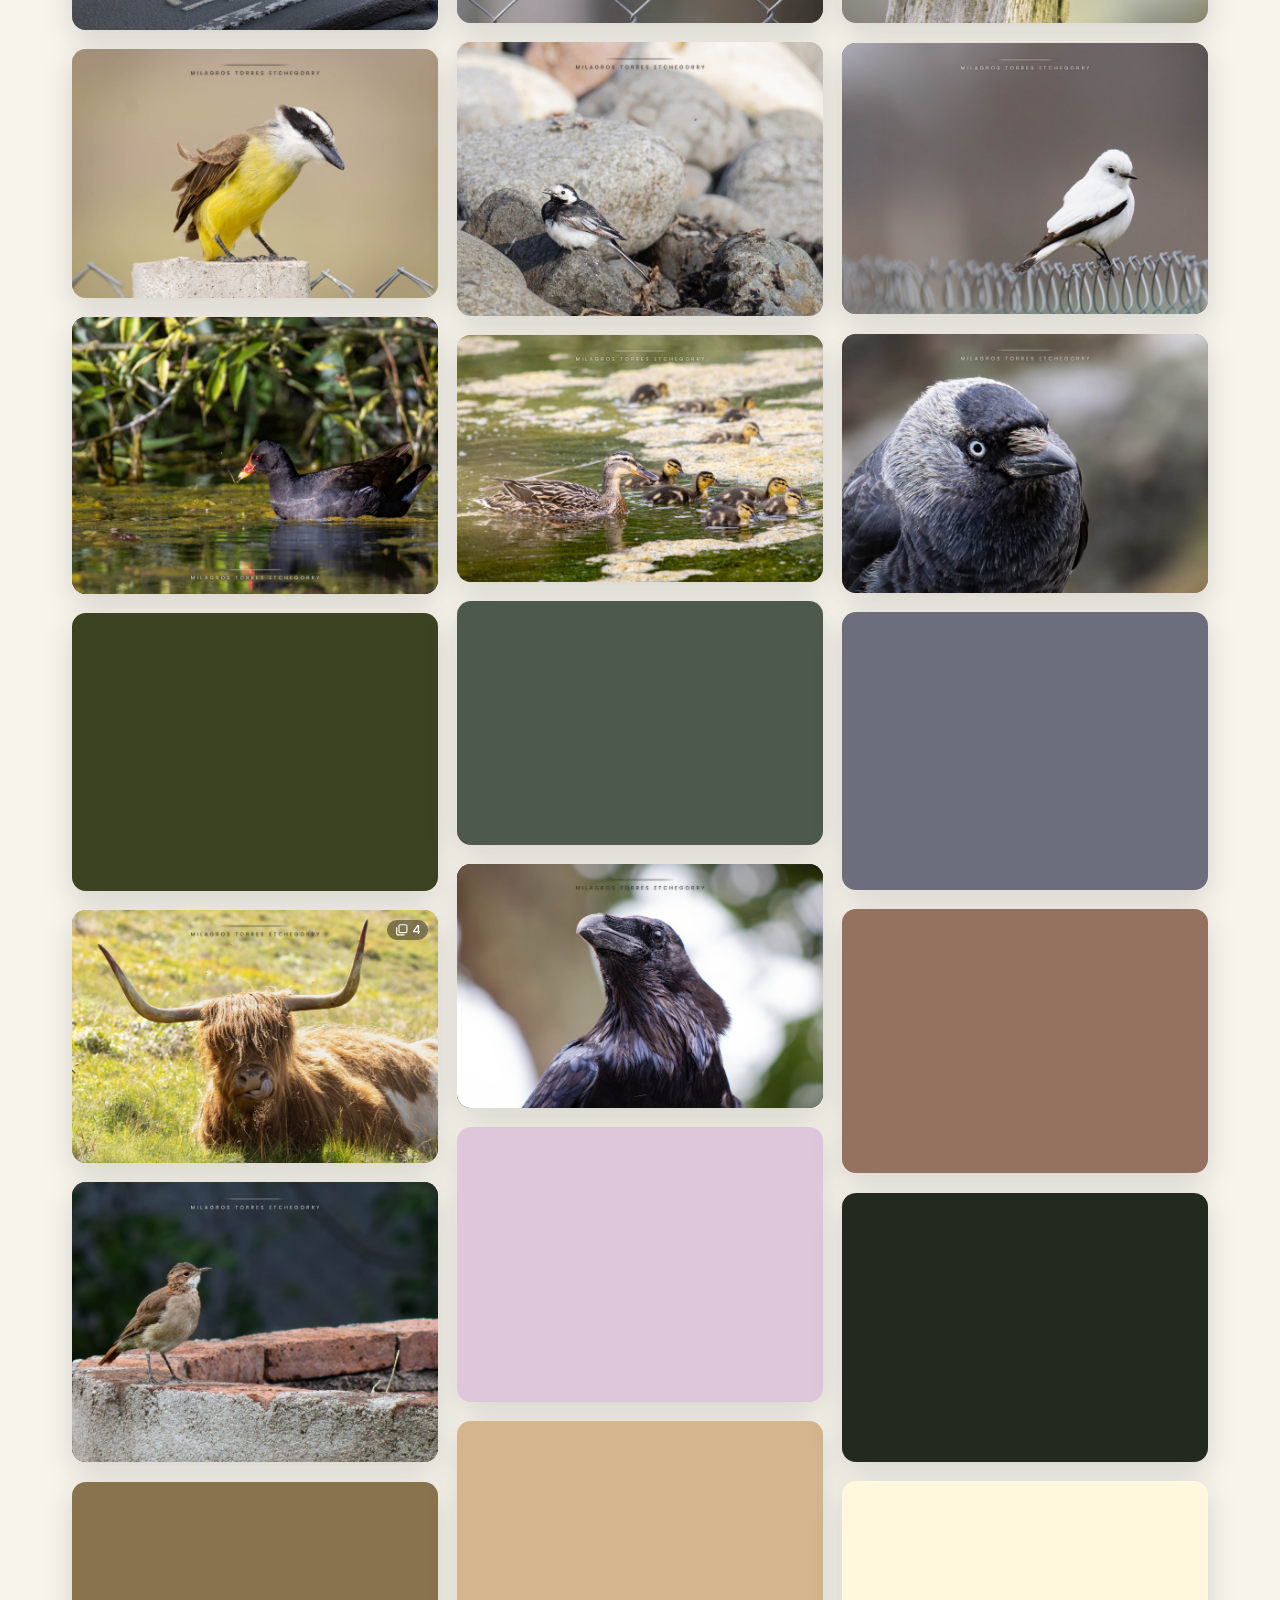
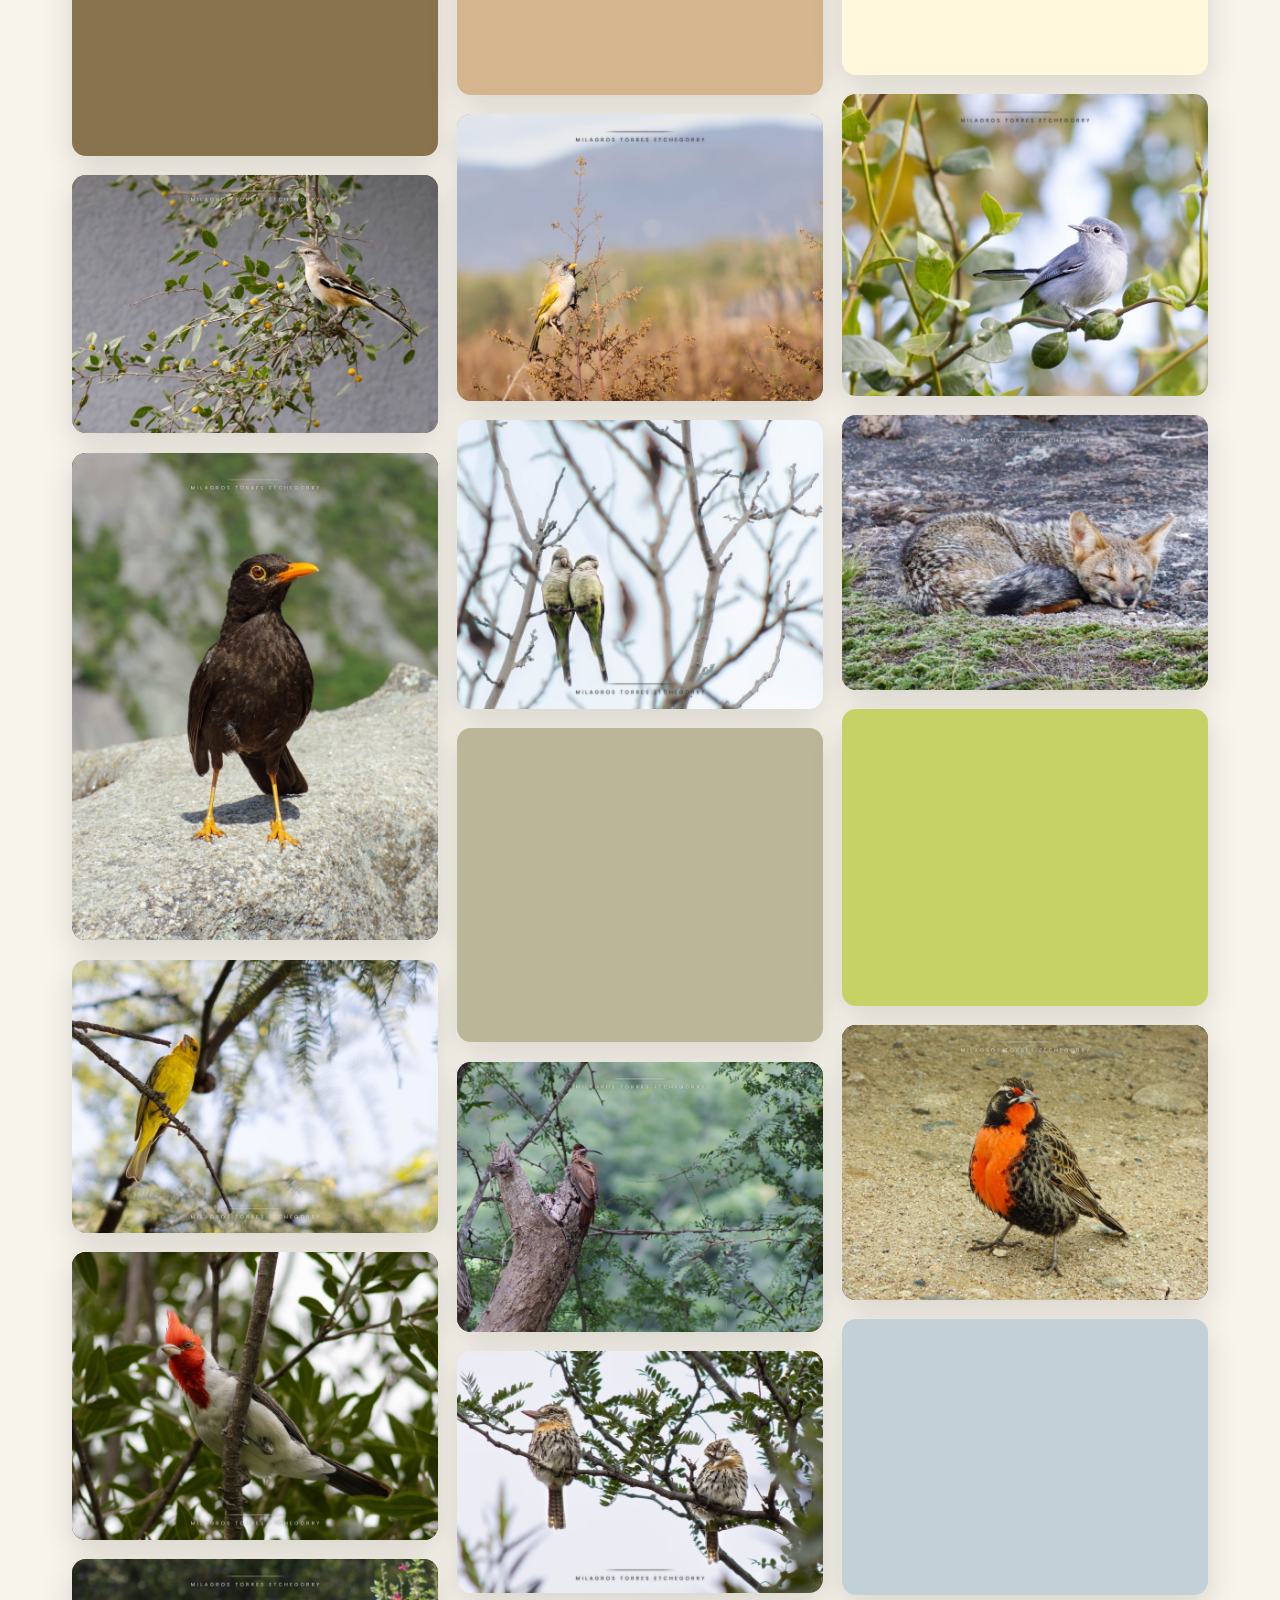
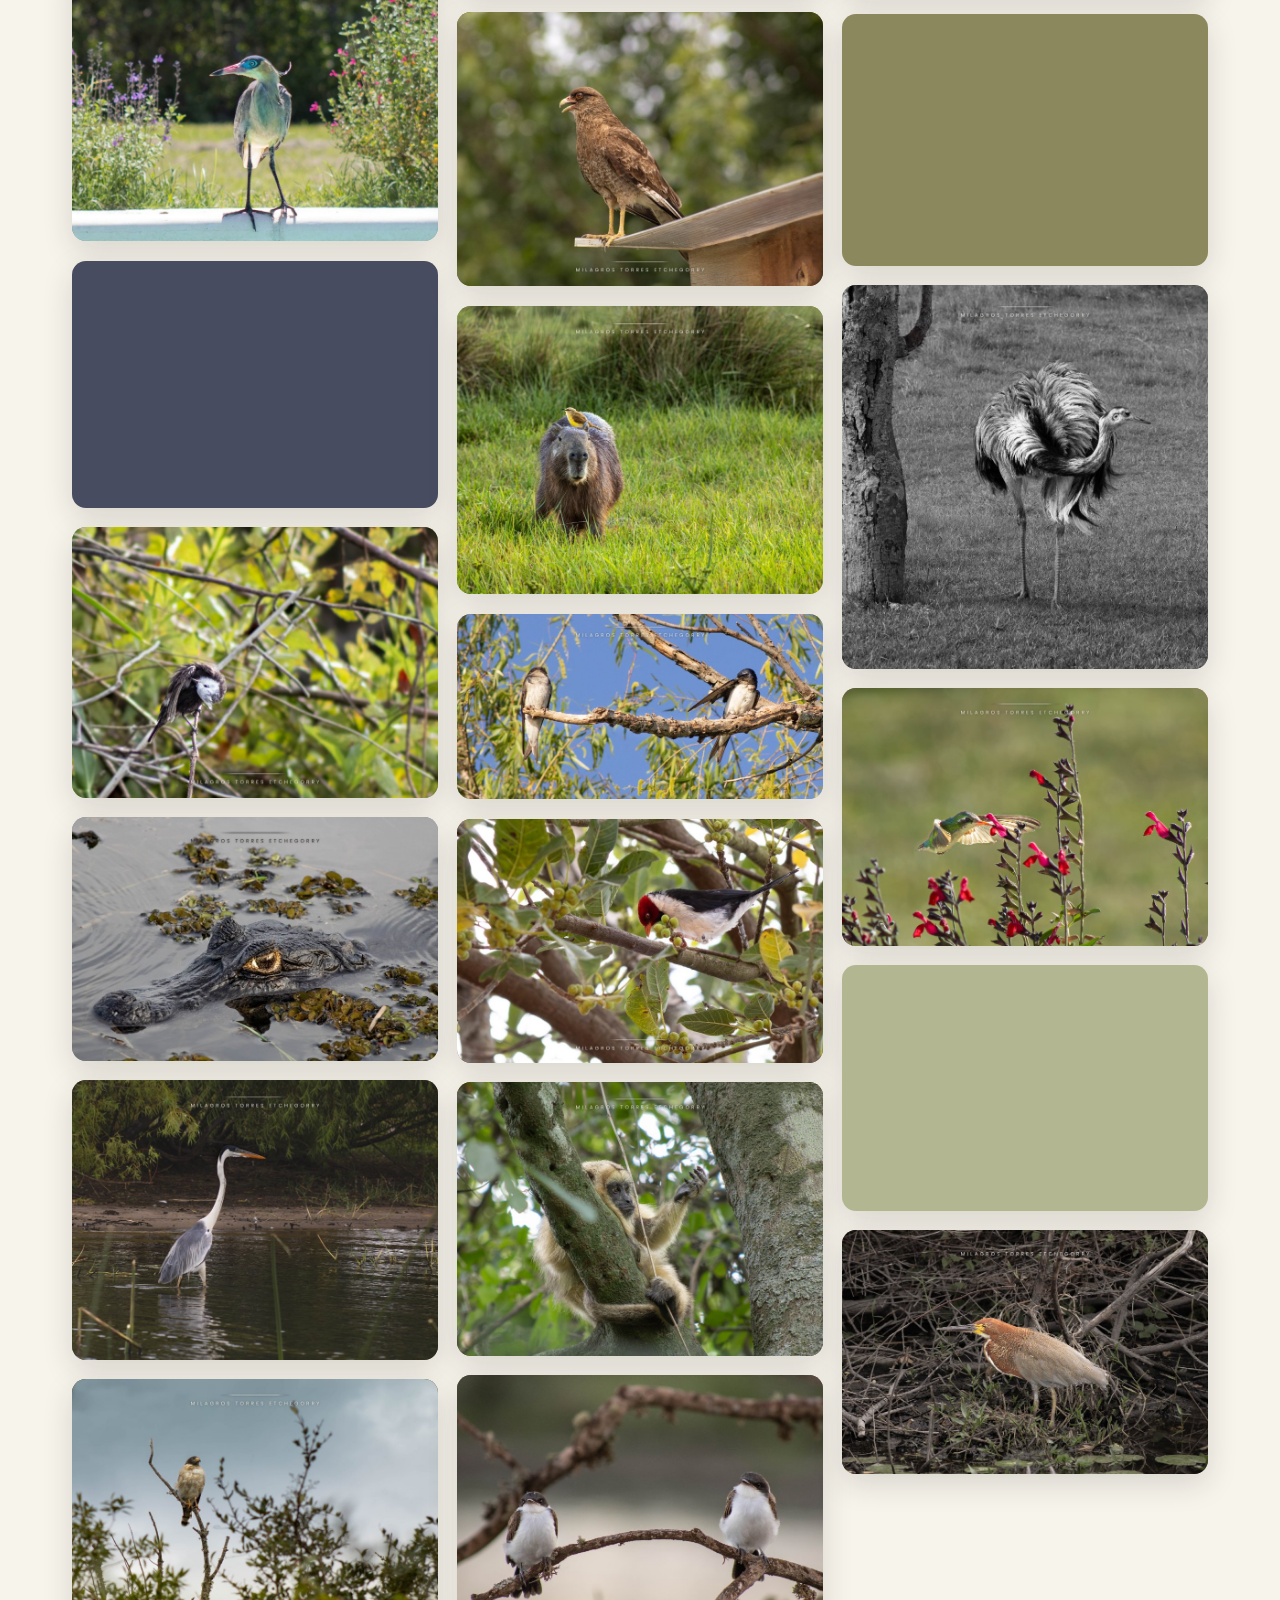
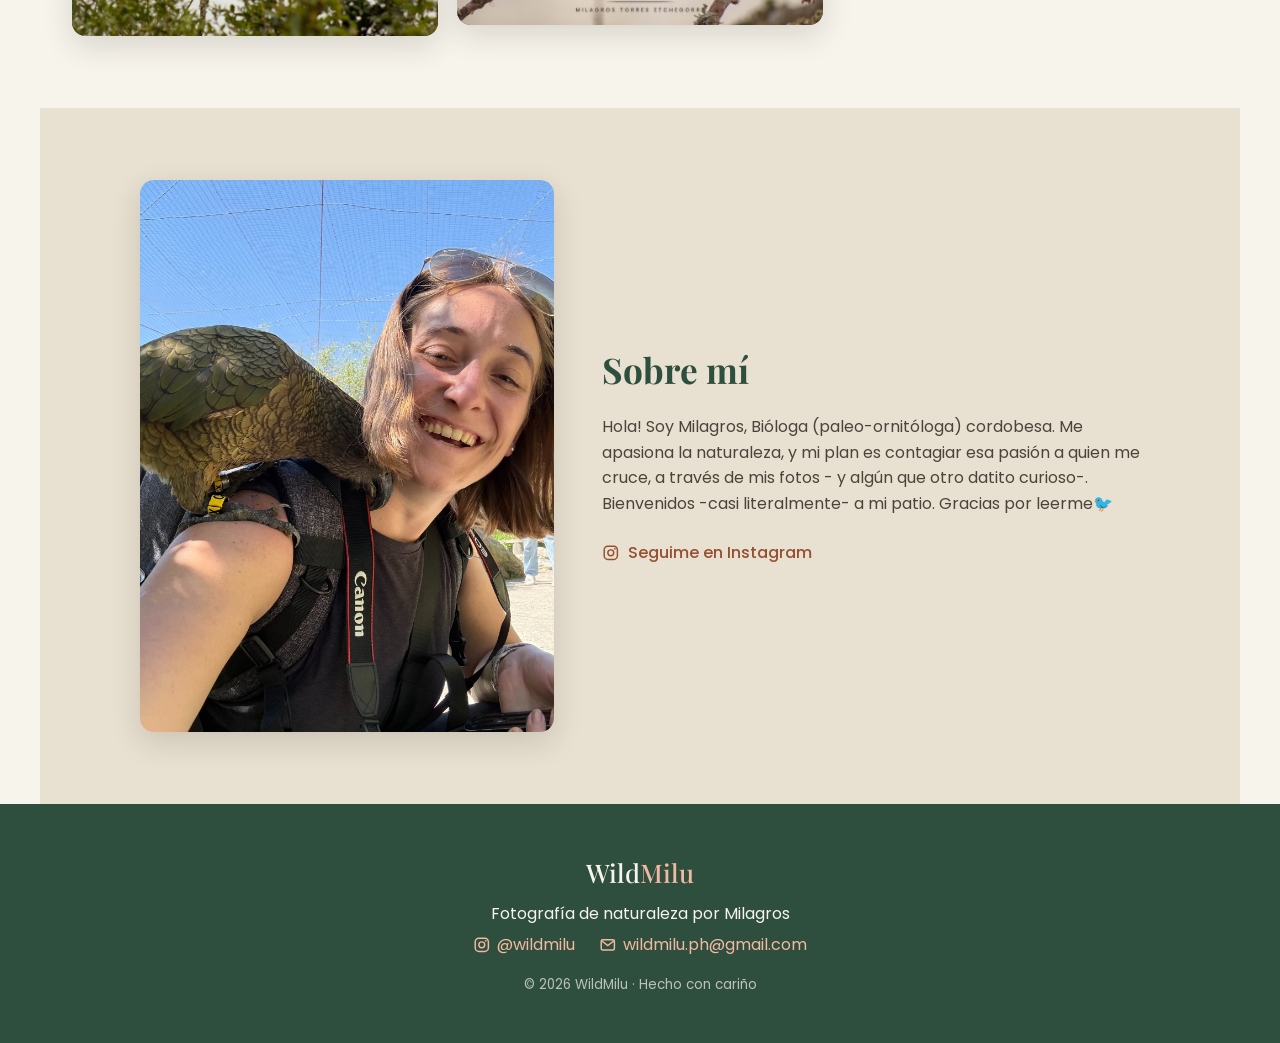
==== commit 908ef408: "QA: velocidad, accesibilidad, cursivas y arreglos del visor Velocidad - Versiones WebP de cada foto " ====
--- a/index.html
+++ b/index.html
@@ -23,11 +23,10 @@
   }
   </script>
 
-  <link rel="preconnect" href="https://fonts.googleapis.com">
-  <link rel="preconnect" href="https://fonts.gstatic.com" crossorigin>
-  <link href="https://fonts.googleapis.com/css2?family=Playfair+Display:wght@500;700&family=Poppins:wght@300;400;500&display=swap" rel="stylesheet">
 
-  <link rel="stylesheet" href="css/styles.css?v=21">
+  <link rel="preload" href="fonts/PlayfairDisplay.woff2" as="font" type="font/woff2" crossorigin>
+  <link rel="preload" href="fonts/Poppins-400.woff2" as="font" type="font/woff2" crossorigin>
+  <link rel="stylesheet" href="css/styles.css?v=22">
   <!-- Portada: en el celular baja una versión recortada y más liviana -->
   <link rel="preload" as="image" href="images/portada-movil.jpg" media="(max-aspect-ratio: 1/1)">
   <link rel="preload" as="image" href="images/picaflor-cometa.jpg" media="(min-aspect-ratio: 1/1)">
@@ -79,6 +78,7 @@
   </header>
 
   <!-- ===================== GALERÍA ===================== -->
+  <main id="principal">
   <section class="section" id="galeria-sec">
     <h2 class="section__title">Galería</h2>
     <p class="section__subtitle">Explorá por aves, mamíferos y más, o mirá todas las fotos</p>
@@ -89,7 +89,8 @@
   <!-- ===================== SOBRE MILAGROS ===================== -->
   <section class="section sobre" id="sobre">
     <div class="sobre__grid">
-      <img class="sobre__foto" id="sobre-foto" src="images/Perfil.jpeg" alt="Milagros con su cámara">
+      <!-- la foto la pone js/main.js (desde sitio.json, en la versión liviana): así no se baja dos veces -->
+      <img class="sobre__foto" id="sobre-foto" alt="Milagros con su cámara" width="900" height="1200" loading="lazy" decoding="async">
       <div class="sobre__texto">
         <h2>Sobre mí</h2>
         <!-- El texto se edita desde el panel (sitio.json); este es el de respaldo -->
@@ -111,6 +112,7 @@
       </div>
     </div>
   </section>
+  </main>
 
   <!-- ===================== FOOTER ===================== -->
   <footer class="footer" id="contacto">
@@ -169,7 +171,7 @@
   <!-- ⚠️ IMPORTANTE: solo main.js.
        NO debe haber ninguna línea con "js/data.js": ese era el archivo
        de la versión 1. Ahora las fotos se leen desde fotos.json. -->
-  <script src="js/main.js?v=20"></script>
+  <script src="js/main.js?v=21"></script>
 
   <!-- Estadísticas de visitas (GoatCounter: gratis, sin cookies) -->
   <script data-goatcounter="https://wildmilu.goatcounter.com/count" async src="https://gc.zgo.at/count.js"></script>
--- a/css/styles.css
+++ b/css/styles.css
@@ -1,3 +1,40 @@
+/* Tipografías alojadas en el propio sitio (antes venían de Google Fonts: ~0,9 s menos en el celu) */
+@font-face {
+  font-family: "Playfair Display"; font-style: normal; font-weight: 500 700; font-display: swap;
+  src: url("../fonts/PlayfairDisplay.woff2") format("woff2");
+  unicode-range: U+0000-00FF, U+0131, U+0152-0153, U+02BB-02BC, U+02C6, U+02DA, U+02DC, U+0304, U+0308, U+0329, U+2000-206F, U+20AC, U+2122, U+2191, U+2193, U+2212, U+2215, U+FEFF, U+FFFD;
+}
+
+@font-face {
+  font-family: "Poppins"; font-style: italic; font-weight: 300; font-display: swap;
+  src: url("../fonts/Poppins-300-italic.woff2") format("woff2");
+  unicode-range: U+0000-00FF, U+0131, U+0152-0153, U+02BB-02BC, U+02C6, U+02DA, U+02DC, U+0304, U+0308, U+0329, U+2000-206F, U+20AC, U+2122, U+2191, U+2193, U+2212, U+2215, U+FEFF, U+FFFD;
+}
+
+@font-face {
+  font-family: "Poppins"; font-style: italic; font-weight: 400; font-display: swap;
+  src: url("../fonts/Poppins-400-italic.woff2") format("woff2");
+  unicode-range: U+0000-00FF, U+0131, U+0152-0153, U+02BB-02BC, U+02C6, U+02DA, U+02DC, U+0304, U+0308, U+0329, U+2000-206F, U+20AC, U+2122, U+2191, U+2193, U+2212, U+2215, U+FEFF, U+FFFD;
+}
+
+@font-face {
+  font-family: "Poppins"; font-style: normal; font-weight: 300; font-display: swap;
+  src: url("../fonts/Poppins-300.woff2") format("woff2");
+  unicode-range: U+0000-00FF, U+0131, U+0152-0153, U+02BB-02BC, U+02C6, U+02DA, U+02DC, U+0304, U+0308, U+0329, U+2000-206F, U+20AC, U+2122, U+2191, U+2193, U+2212, U+2215, U+FEFF, U+FFFD;
+}
+
+@font-face {
+  font-family: "Poppins"; font-style: normal; font-weight: 400; font-display: swap;
+  src: url("../fonts/Poppins-400.woff2") format("woff2");
+  unicode-range: U+0000-00FF, U+0131, U+0152-0153, U+02BB-02BC, U+02C6, U+02DA, U+02DC, U+0304, U+0308, U+0329, U+2000-206F, U+20AC, U+2122, U+2191, U+2193, U+2212, U+2215, U+FEFF, U+FFFD;
+}
+
+@font-face {
+  font-family: "Poppins"; font-style: normal; font-weight: 500; font-display: swap;
+  src: url("../fonts/Poppins-500.woff2") format("woff2");
+  unicode-range: U+0000-00FF, U+0131, U+0152-0153, U+02BB-02BC, U+02C6, U+02DA, U+02DC, U+0304, U+0308, U+0329, U+2000-206F, U+20AC, U+2122, U+2191, U+2193, U+2212, U+2215, U+FEFF, U+FFFD;
+}
+
 /* =====================================================================
    WildMilu · ESTILOS
    Paleta y tipografía centralizadas en :root para personalizar fácil.
@@ -11,7 +48,7 @@
   --arena:        #e8e0d0;
   --terracota:    #c1663f;
   --carbon:       #26221d;
-  --gris-suave:   #8a8578;
+  --gris-suave:   #666259;   /* contraste suficiente sobre crema y arena */
 
   /* Tipografías */
   --fuente-titulo: "Playfair Display", Georgia, "Times New Roman", serif;
@@ -124,7 +161,7 @@
 }
 @media (max-width: 560px) { .hero__cita p { font-size: 0.95rem; } }
 .hero__btn {
-  display: inline-block; background: var(--terracota); color: #fff;
+  display: inline-block; background: #b25e3a; color: #fff;   /* terracota apenas más oscuro: se lee mejor */
   padding: 0.85rem 2rem; border-radius: 50px;
   text-decoration: none; font-weight: 500;
   transition: transform 0.2s, background 0.2s;
@@ -153,7 +190,7 @@
   font-family: var(--fuente-texto); font-size: 0.9rem; transition: all 0.2s;
 }
 .filtro:hover { border-color: var(--verde-hoja); }
-.filtro__n { margin-left: 0.4em; font-size: 0.8em; opacity: 0.55; font-variant-numeric: tabular-nums; }
+.filtro__n { margin-left: 0.4em; font-size: 0.8em; opacity: 0.75; font-variant-numeric: tabular-nums; }
 .filtro.activo {
   background: var(--verde-bosque); color: #fff; border-color: var(--verde-bosque);
 }
@@ -336,7 +373,7 @@
   grid-template-columns: 1fr 1.3fr; gap: 3rem; align-items: center;
 }
 @media (max-width: 700px) { .sobre__grid { grid-template-columns: 1fr; } }
-.sobre__foto { border-radius: var(--radio); box-shadow: var(--sombra); aspect-ratio: 3 / 4; object-fit: cover; object-position: 70% center; }
+.sobre__foto { width: 100%; height: auto; border-radius: var(--radio); box-shadow: var(--sombra); aspect-ratio: 3 / 4; object-fit: cover; object-position: 70% center; }
 .sobre__texto h2 { font-family: var(--fuente-titulo); font-size: 2.2rem; color: var(--verde-bosque); margin-bottom: 1rem; }
 .sobre__texto p { margin-bottom: 1rem; color: #4a453c; }
 
@@ -354,7 +391,7 @@
 .icono { width: 1.1em; height: 1.1em; flex-shrink: 0; }
 .sobre__ig {
   display: inline-flex; align-items: center; gap: 0.5rem; margin-top: 0.5rem;
-  color: var(--terracota); font-weight: 500; text-decoration: none;
+  color: #954f31; font-weight: 500; text-decoration: none;   /* terracota oscuro: se lee sobre la arena */
 }
 .sobre__ig:hover { text-decoration: underline; }
 
@@ -426,3 +463,11 @@
   .lightbox__cerrar { top: 0.5rem; right: 0.75rem; }
   .lightbox__contador { top: auto; bottom: 0.9rem; left: auto; right: 1rem; }
 }
+
+/* Texto solo para lectores de voz (no se ve) */
+.solo-lector {
+  position: absolute !important; width: 1px; height: 1px; padding: 0; margin: -1px;
+  overflow: hidden; clip: rect(0 0 0 0); white-space: nowrap; border: 0;
+}
+/* Nombres científicos dentro de las descripciones */
+.lightbox__meta .detalle em, .hoja__texto em { font-style: italic; }
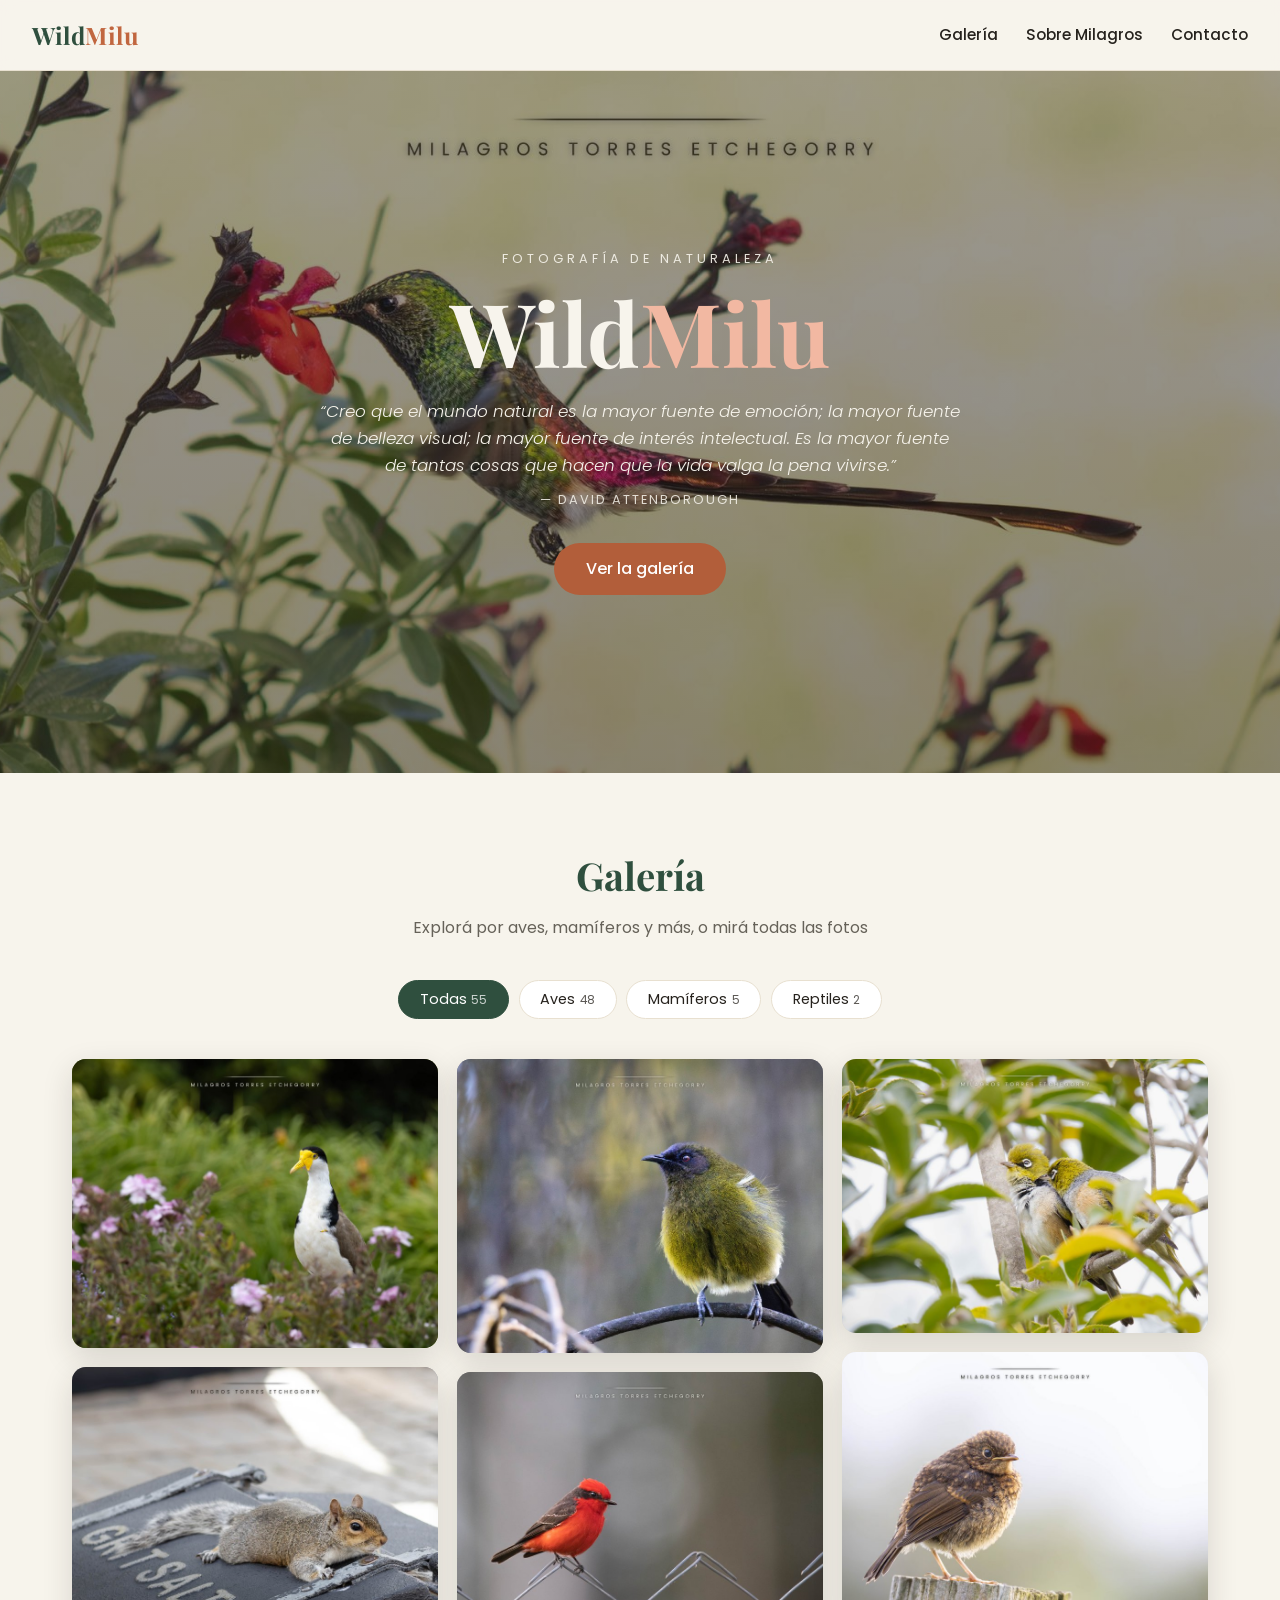
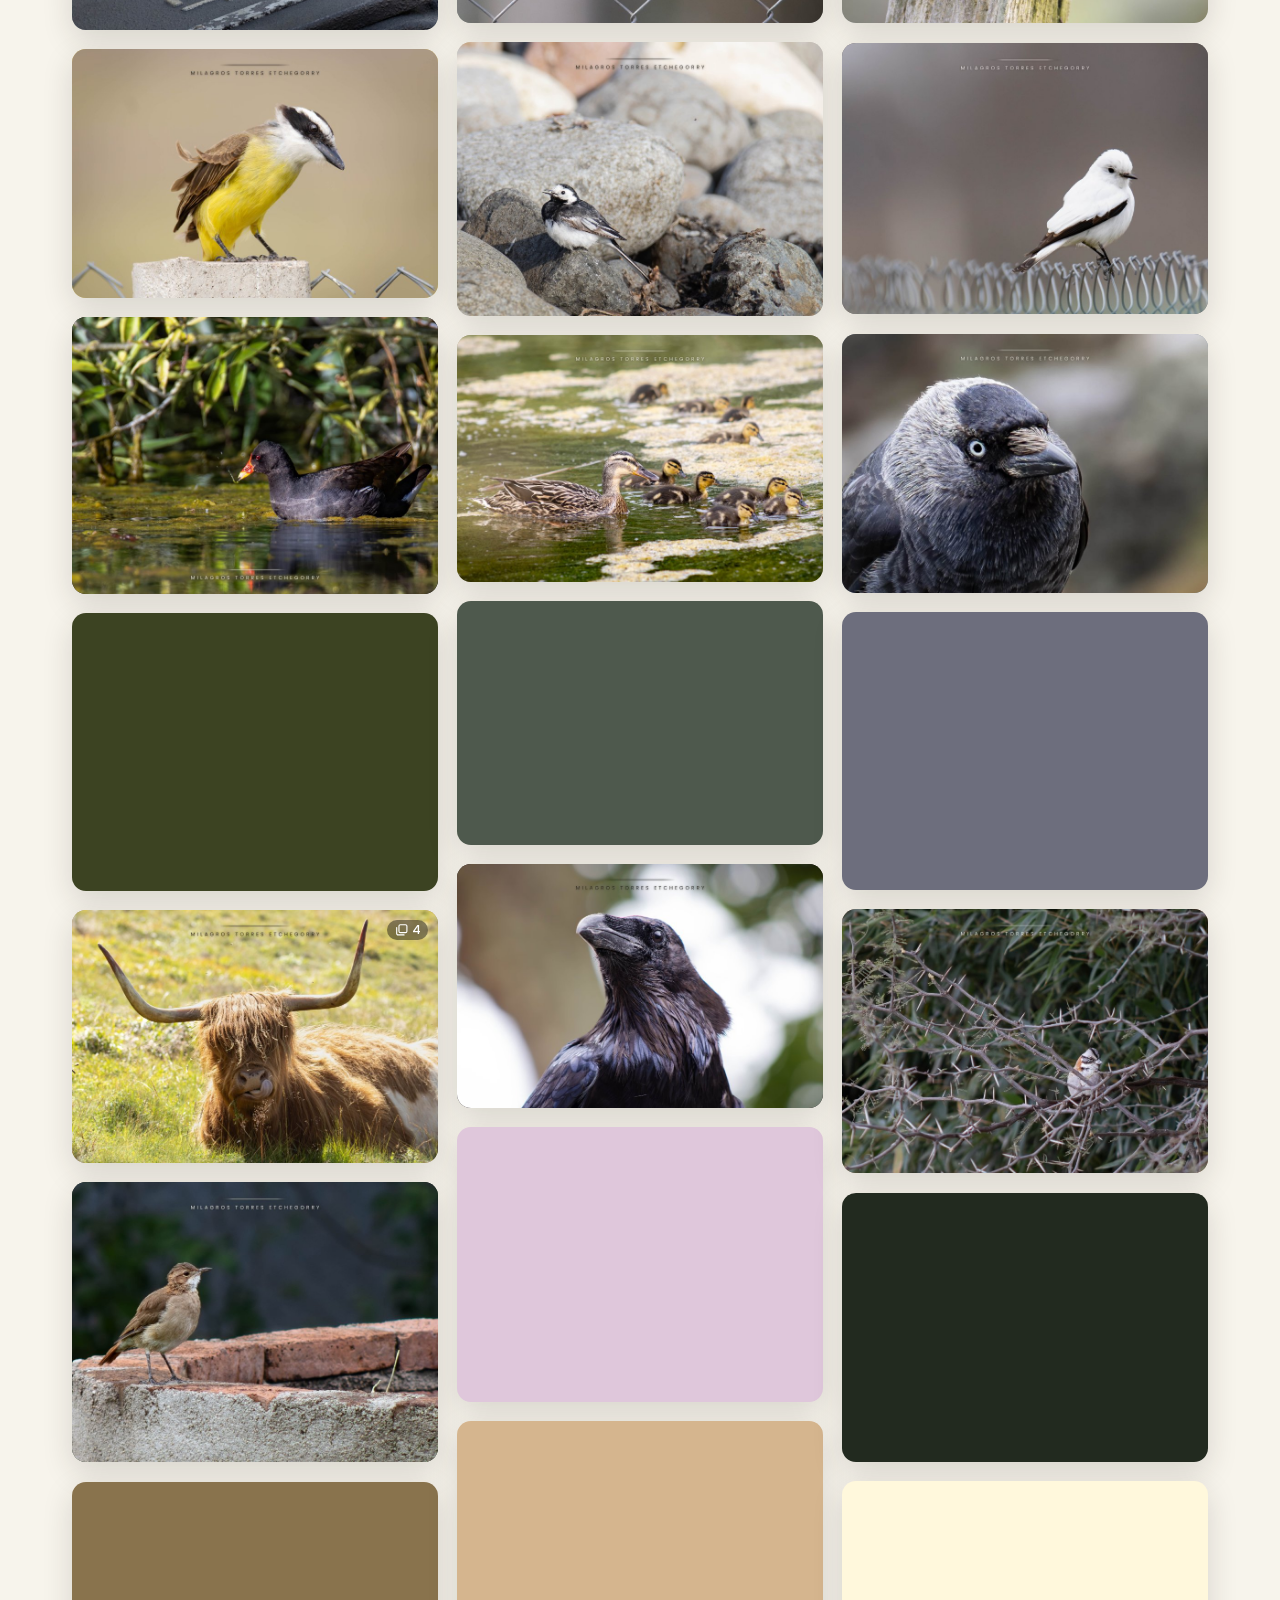
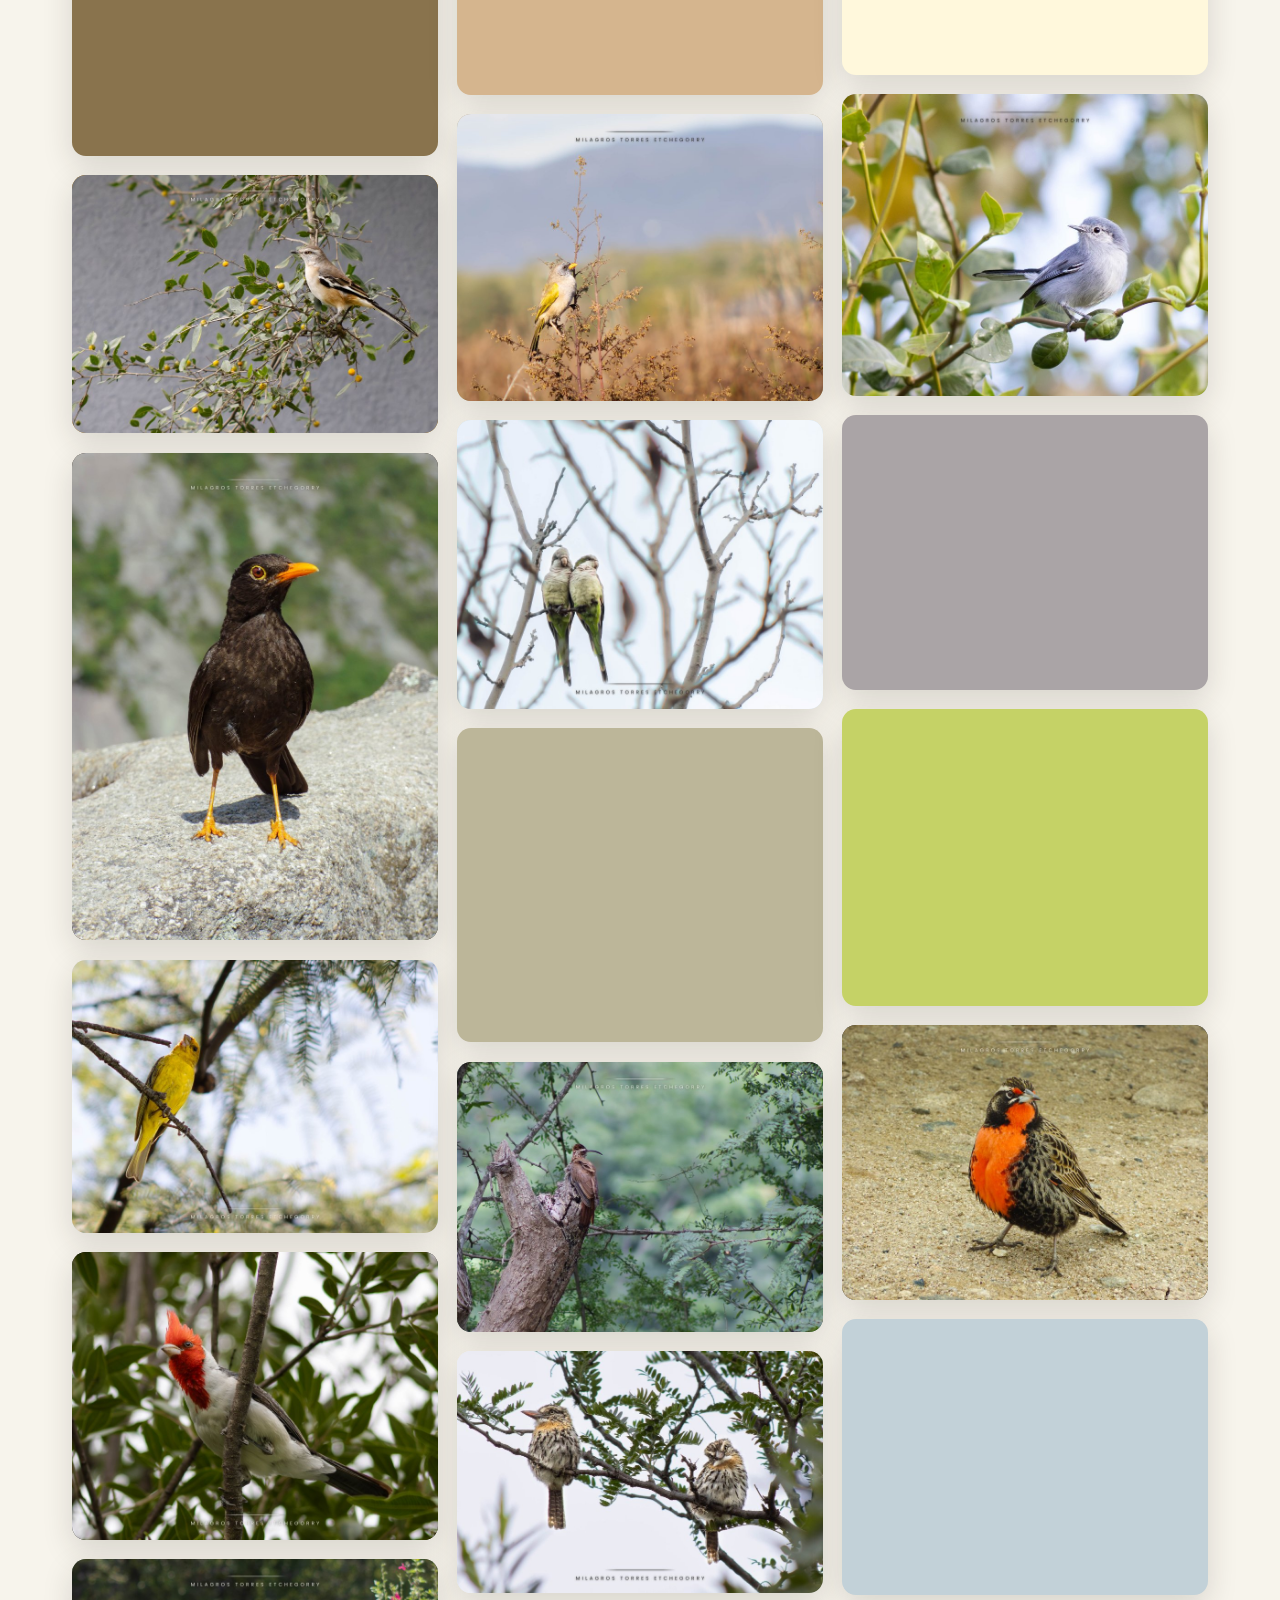
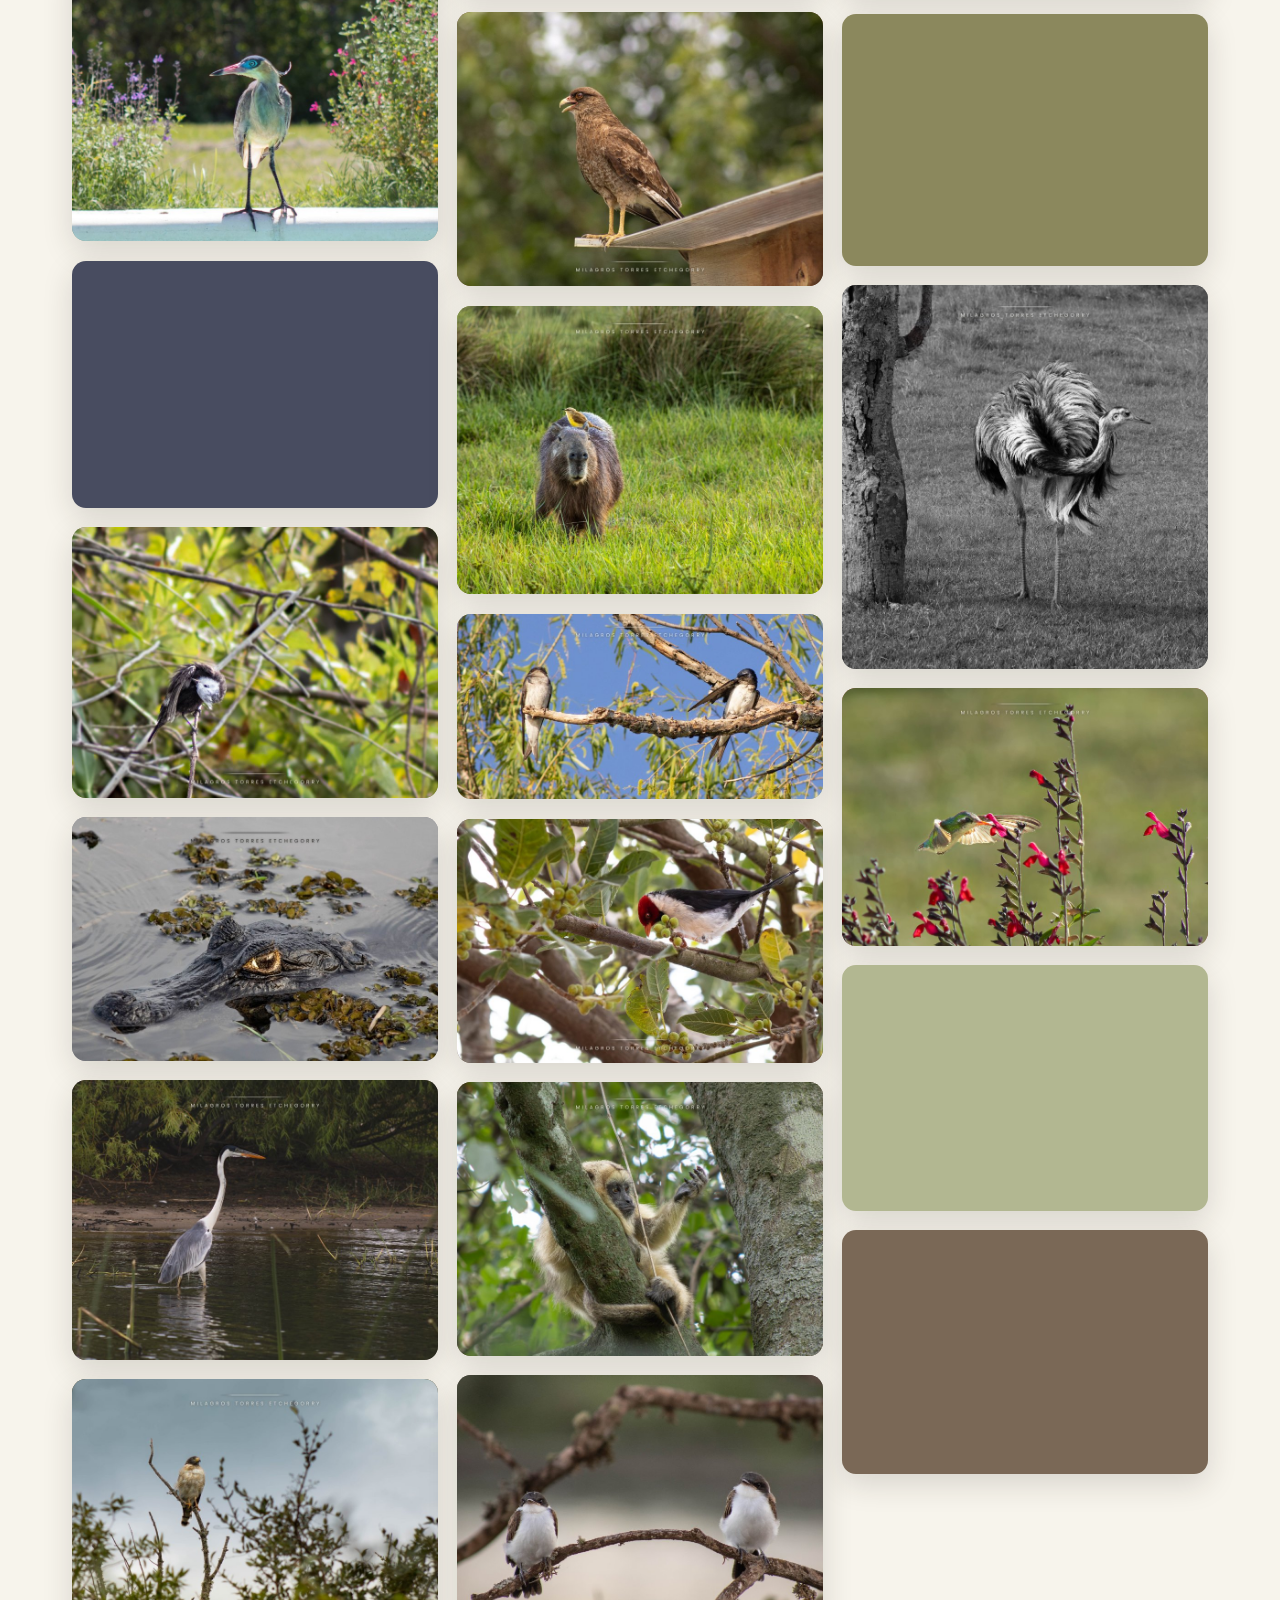
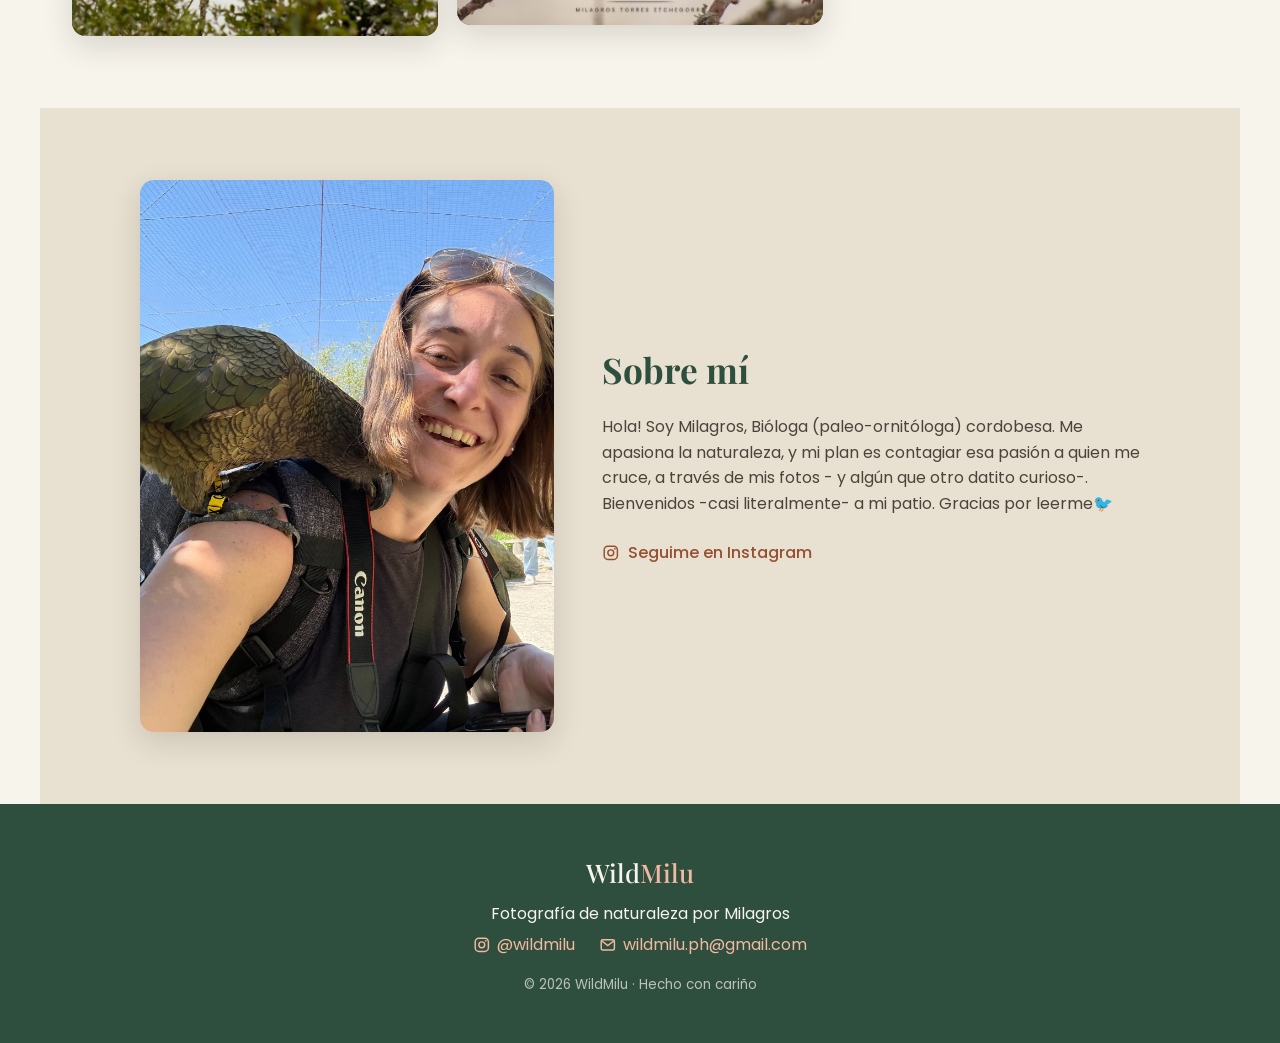
==== commit b43326f4: "Cinta: en la compu asoman las vecinas y se recorre con la ruedita - Las vecinas se achican desde el " ====
--- a/index.html
+++ b/index.html
@@ -26,7 +26,7 @@
 
   <link rel="preload" href="fonts/PlayfairDisplay.woff2" as="font" type="font/woff2" crossorigin>
   <link rel="preload" href="fonts/Poppins-400.woff2" as="font" type="font/woff2" crossorigin>
-  <link rel="stylesheet" href="css/styles.css?v=22">
+  <link rel="stylesheet" href="css/styles.css?v=23">
   <!-- Portada: en el celular baja una versión recortada y más liviana -->
   <link rel="preload" as="image" href="images/portada-movil.jpg" media="(max-aspect-ratio: 1/1)">
   <link rel="preload" as="image" href="images/picaflor-cometa.jpg" media="(min-aspect-ratio: 1/1)">
@@ -171,7 +171,7 @@
   <!-- ⚠️ IMPORTANTE: solo main.js.
        NO debe haber ninguna línea con "js/data.js": ese era el archivo
        de la versión 1. Ahora las fotos se leen desde fotos.json. -->
-  <script src="js/main.js?v=21"></script>
+  <script src="js/main.js?v=22"></script>
 
   <!-- Estadísticas de visitas (GoatCounter: gratis, sin cookies) -->
   <script data-goatcounter="https://wildmilu.goatcounter.com/count" async src="https://gc.zgo.at/count.js"></script>
--- a/css/styles.css
+++ b/css/styles.css
@@ -262,7 +262,6 @@
   font-size: 0.78rem; letter-spacing: 0.3px; opacity: 0.6; margin: -0.2rem 0 0.5rem;
   animation: pista 2.4s ease-in-out infinite;
 }
-.lightbox__pista::before { content: "↑ "; }
 .lightbox__pista[hidden] { display: none; }
 @keyframes pista { 0%, 100% { transform: translateY(0); } 50% { transform: translateY(-3px); } }
 .lightbox__vecina {
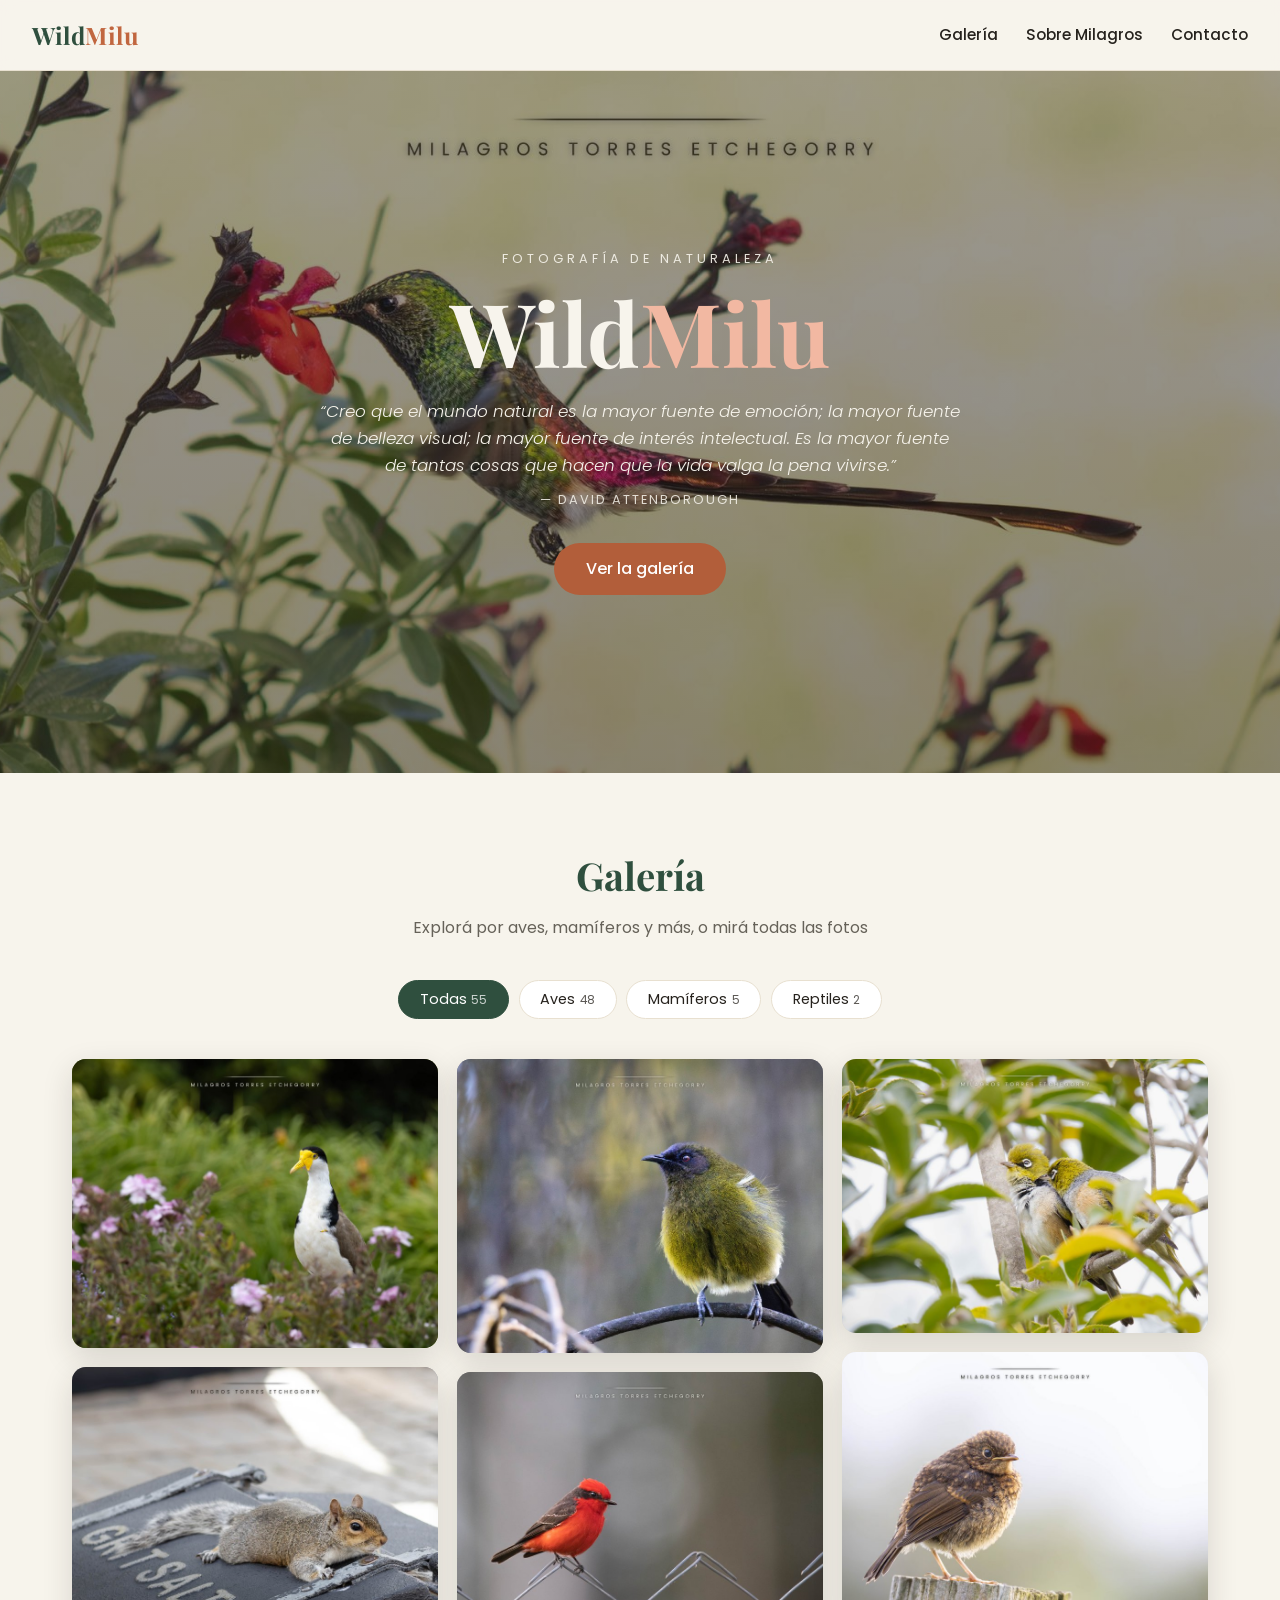
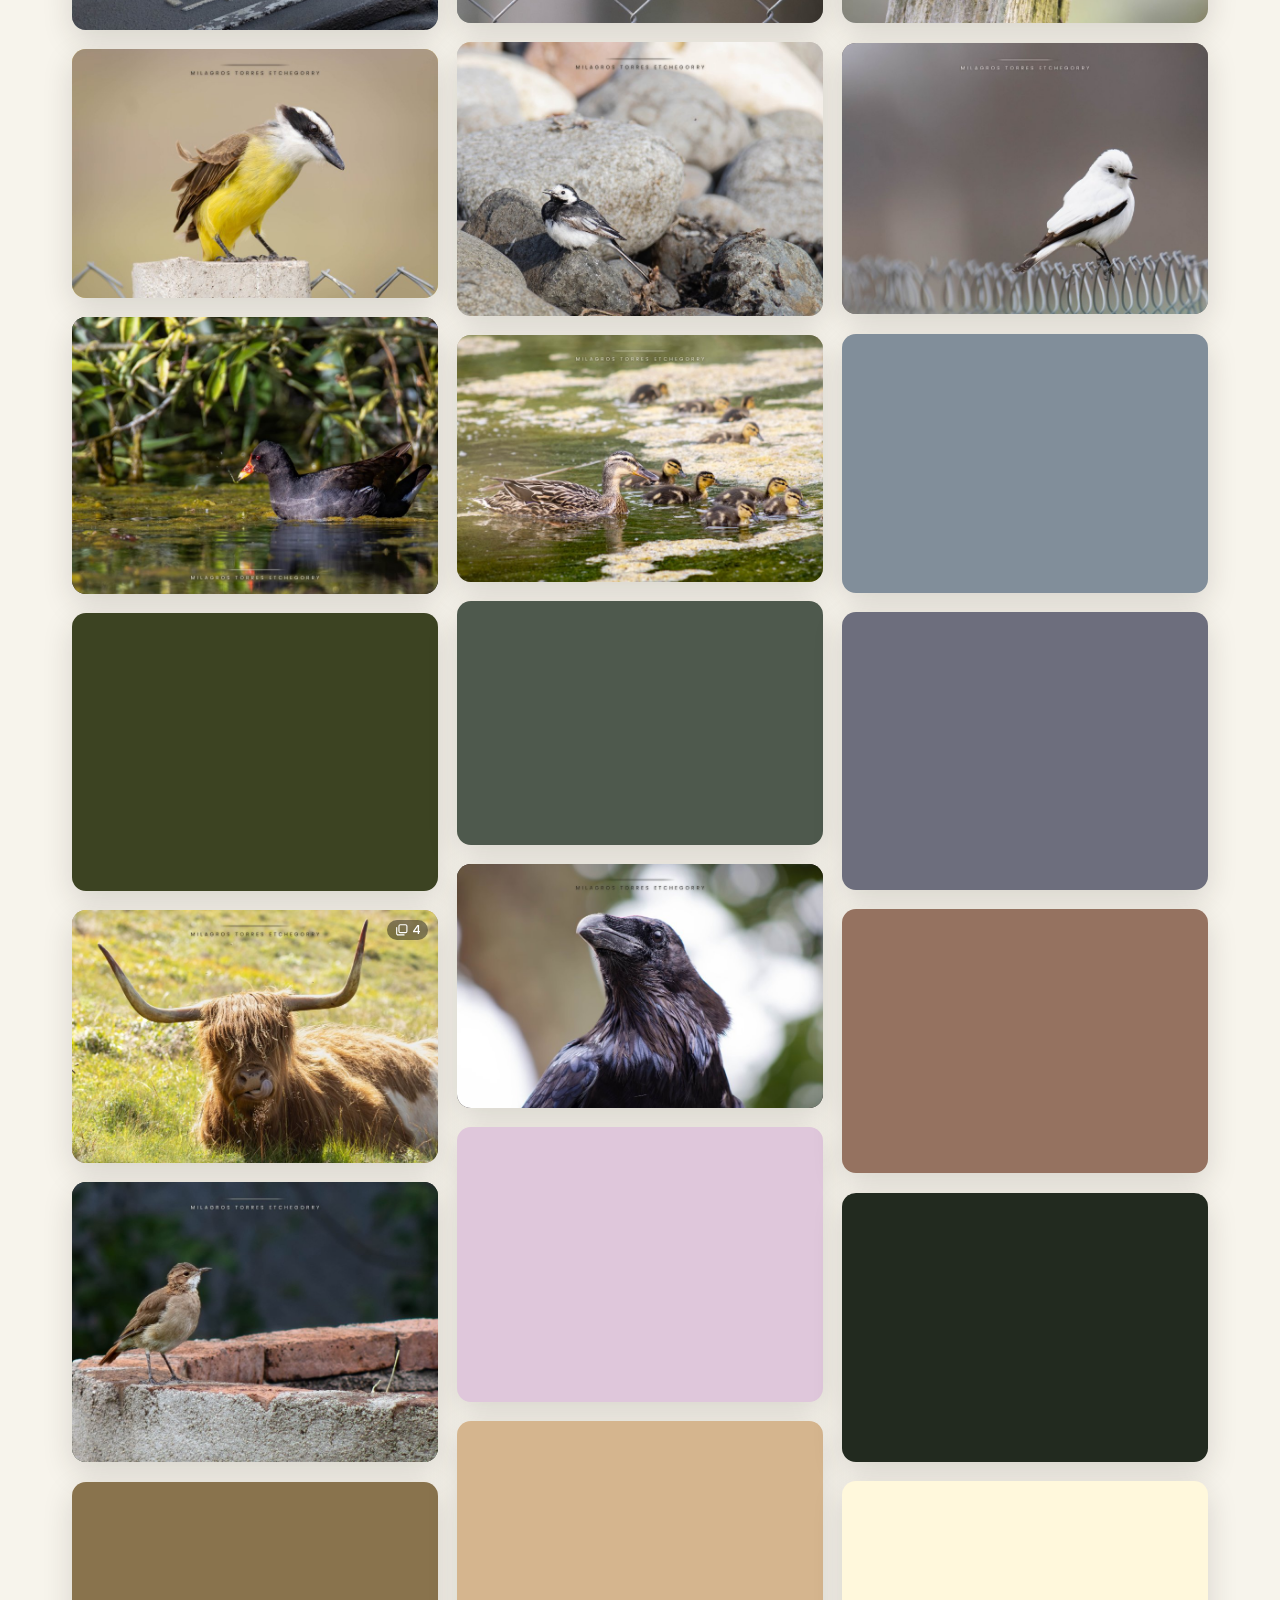
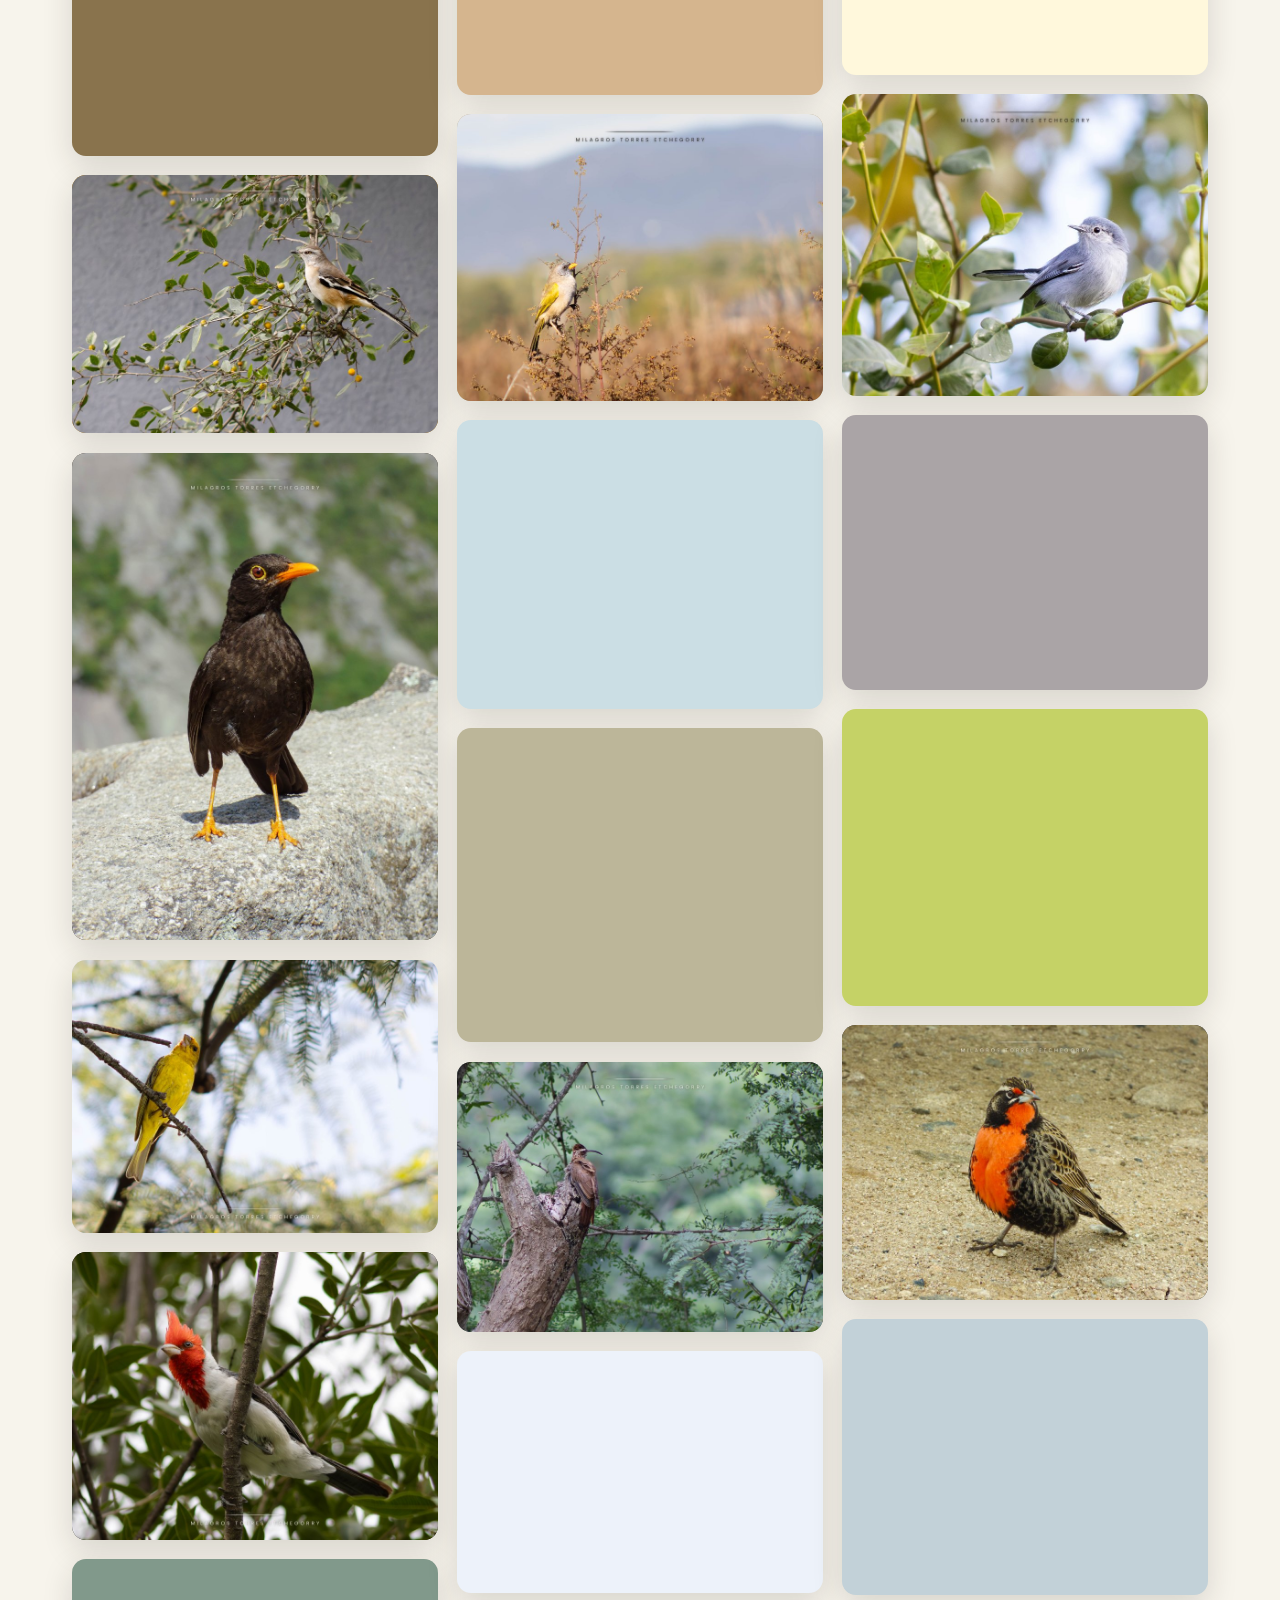
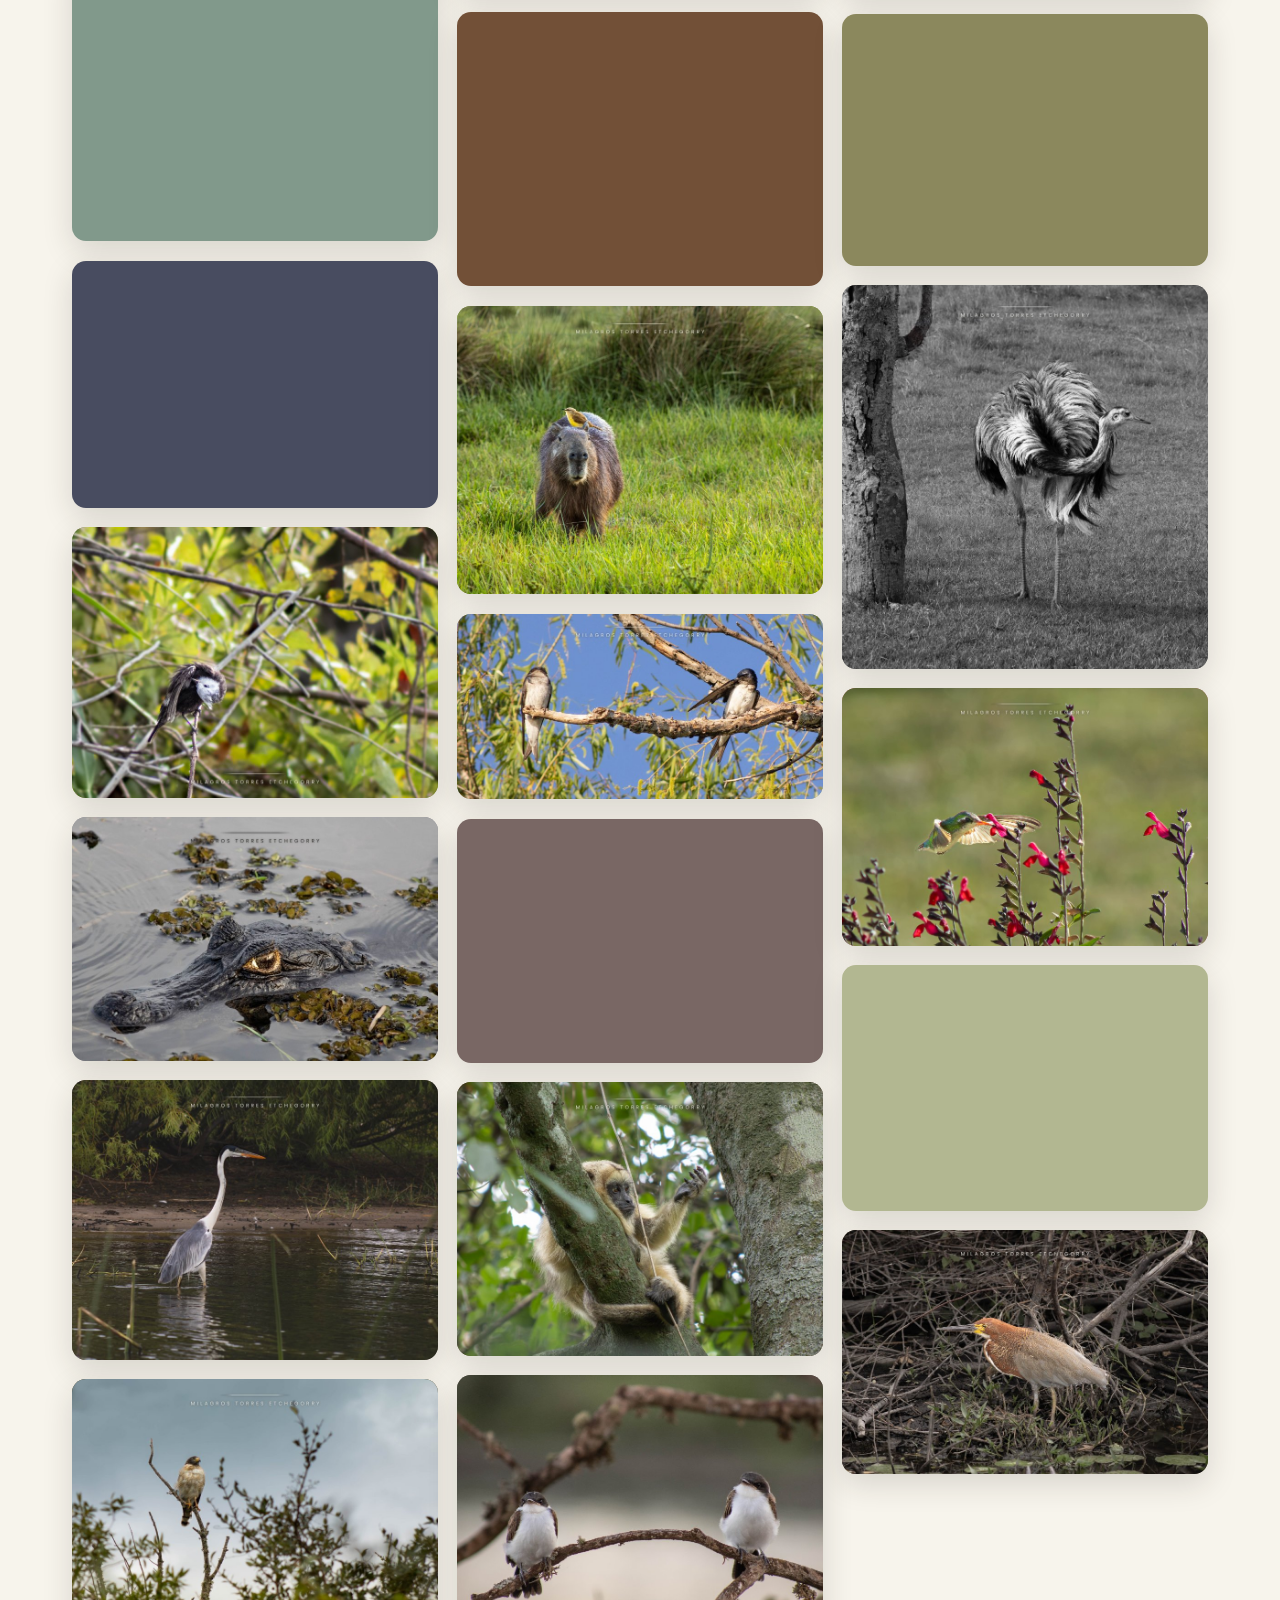
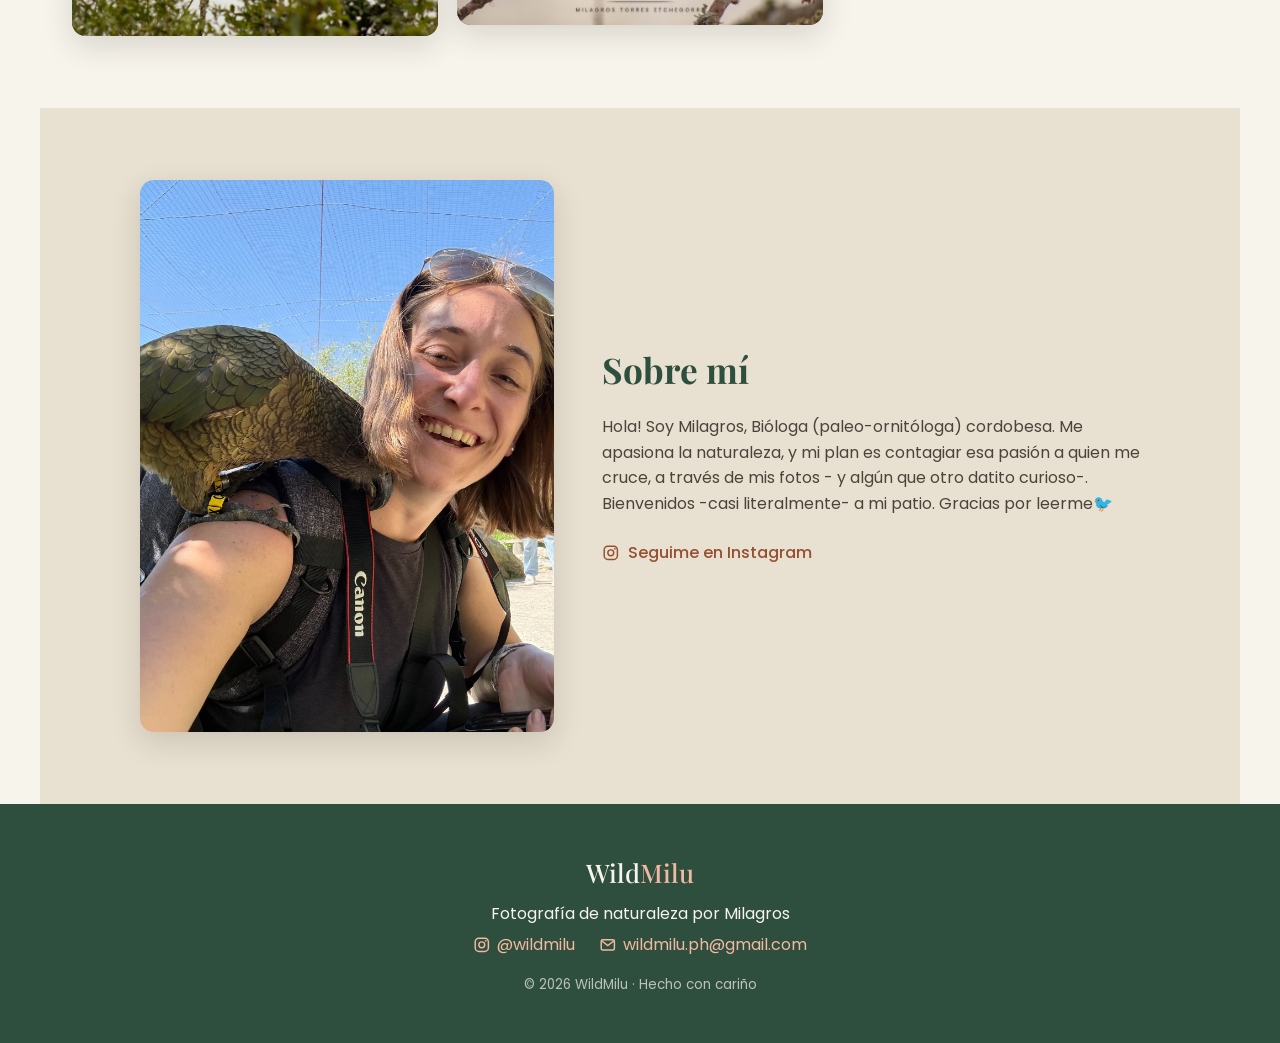
==== commit 5f653308: "Visor en notebook/compu: foto grande a la izquierda, texto a la derecha - En pantallas anchas (≥ 900" ====
--- a/index.html
+++ b/index.html
@@ -26,7 +26,7 @@
 
   <link rel="preload" href="fonts/PlayfairDisplay.woff2" as="font" type="font/woff2" crossorigin>
   <link rel="preload" href="fonts/Poppins-400.woff2" as="font" type="font/woff2" crossorigin>
-  <link rel="stylesheet" href="css/styles.css?v=23">
+  <link rel="stylesheet" href="css/styles.css?v=24">
   <!-- Portada: en el celular baja una versión recortada y más liviana -->
   <link rel="preload" as="image" href="images/portada-movil.jpg" media="(max-aspect-ratio: 1/1)">
   <link rel="preload" as="image" href="images/picaflor-cometa.jpg" media="(min-aspect-ratio: 1/1)">
@@ -171,7 +171,7 @@
   <!-- ⚠️ IMPORTANTE: solo main.js.
        NO debe haber ninguna línea con "js/data.js": ese era el archivo
        de la versión 1. Ahora las fotos se leen desde fotos.json. -->
-  <script src="js/main.js?v=22"></script>
+  <script src="js/main.js?v=23"></script>
 
   <!-- Estadísticas de visitas (GoatCounter: gratis, sin cookies) -->
   <script data-goatcounter="https://wildmilu.goatcounter.com/count" async src="https://gc.zgo.at/count.js"></script>
--- a/css/styles.css
+++ b/css/styles.css
@@ -448,13 +448,25 @@
 }
 
 /* ---------- Visor con el celular acostado: foto a la izquierda, texto a la derecha ---------- */
+/* ---------- Visor en pantallas anchas de compu/notebook: foto grande a la izquierda, texto a la derecha ---------- */
+@media (min-width: 900px) and (min-aspect-ratio: 3/2) and (hover: hover) {
+  .lightbox__contenido {
+    max-width: 1600px; grid-template-columns: minmax(0, 1fr) minmax(280px, 25rem);
+    align-items: center; column-gap: 3rem; text-align: left;
+  }
+  .lightbox__img { margin-left: auto; margin-right: auto; max-height: none; }   /* el tamaño lo calcula main.js */
+  .lightbox__meta h3 { font-size: 2rem; }
+  .lightbox__meta .detalle { margin-left: 0; max-width: none; -webkit-line-clamp: 9; line-clamp: 9; }
+  .lightbox__botones, .lightbox__puntos { justify-content: flex-start; }
+}
+
 @media (orientation: landscape) and (max-height: 540px) {
   .lightbox { padding: 0.75rem 3.5rem 0.75rem 1rem; }
   .lightbox__contenido {
     max-width: none; grid-template-columns: minmax(0, 1fr) minmax(220px, 36%);
     align-items: center; column-gap: 1.5rem; text-align: left;
   }
-  .lightbox__img { margin-left: auto; margin-right: auto; }
+  .lightbox__img { margin-left: auto; margin-right: auto; max-height: none; }   /* el tamaño lo calcula main.js */
   .lightbox__meta h3 { font-size: 1.35rem; }
   .lightbox__meta .detalle { margin-left: 0; -webkit-line-clamp: 3; line-clamp: 3; }
   .lightbox__botones, .lightbox__puntos { justify-content: flex-start; }
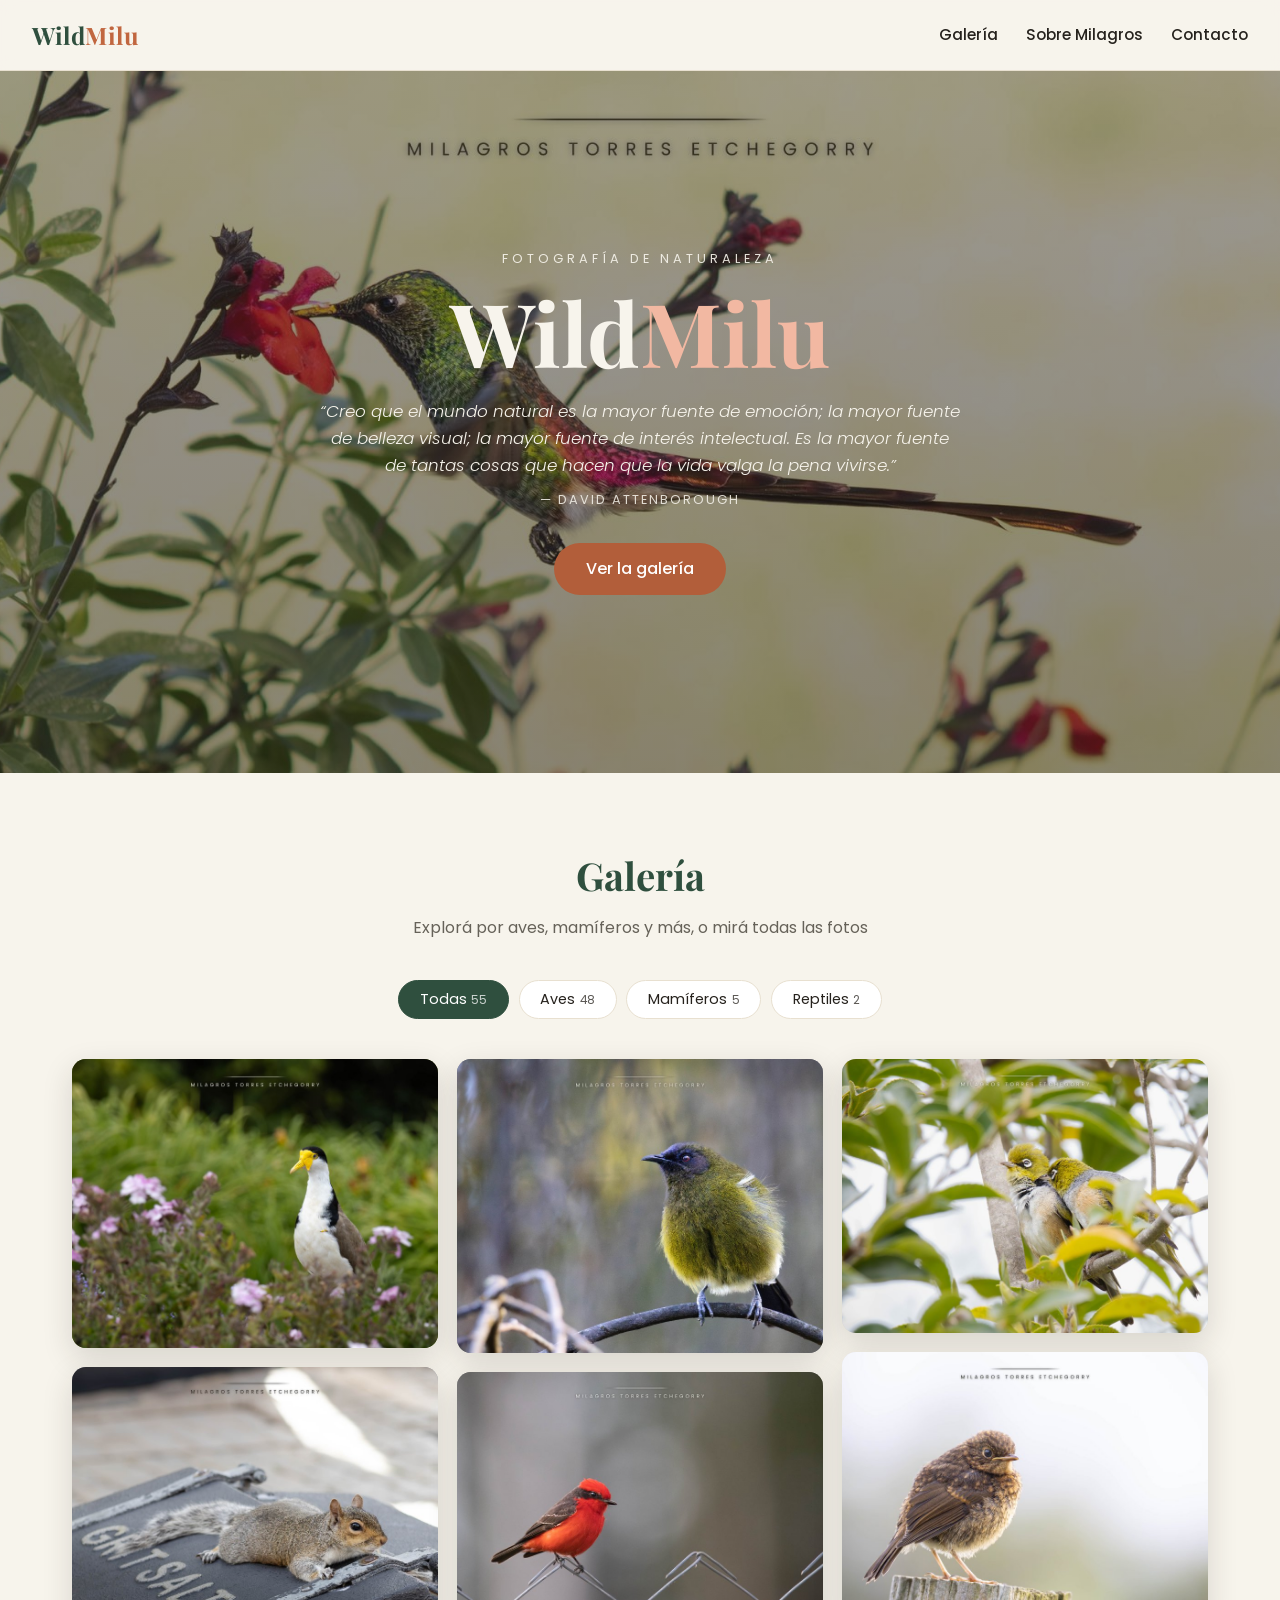
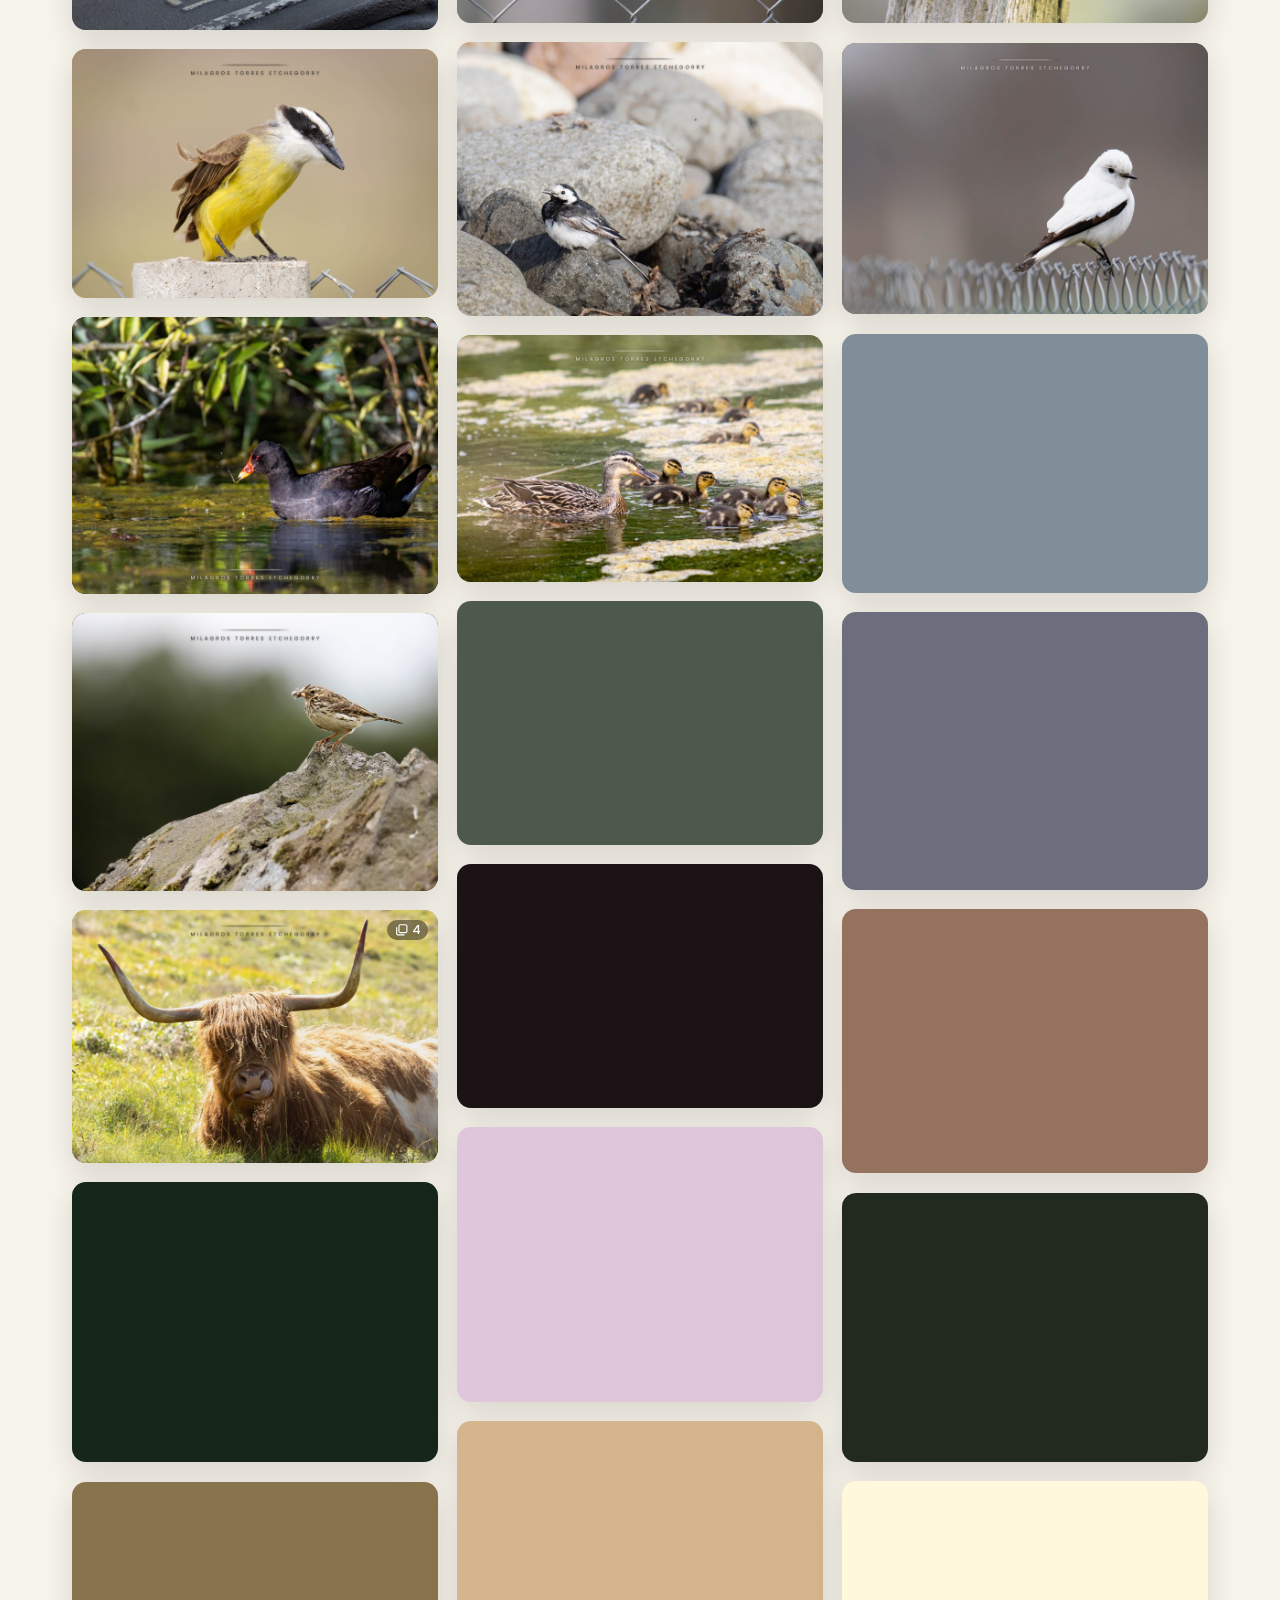
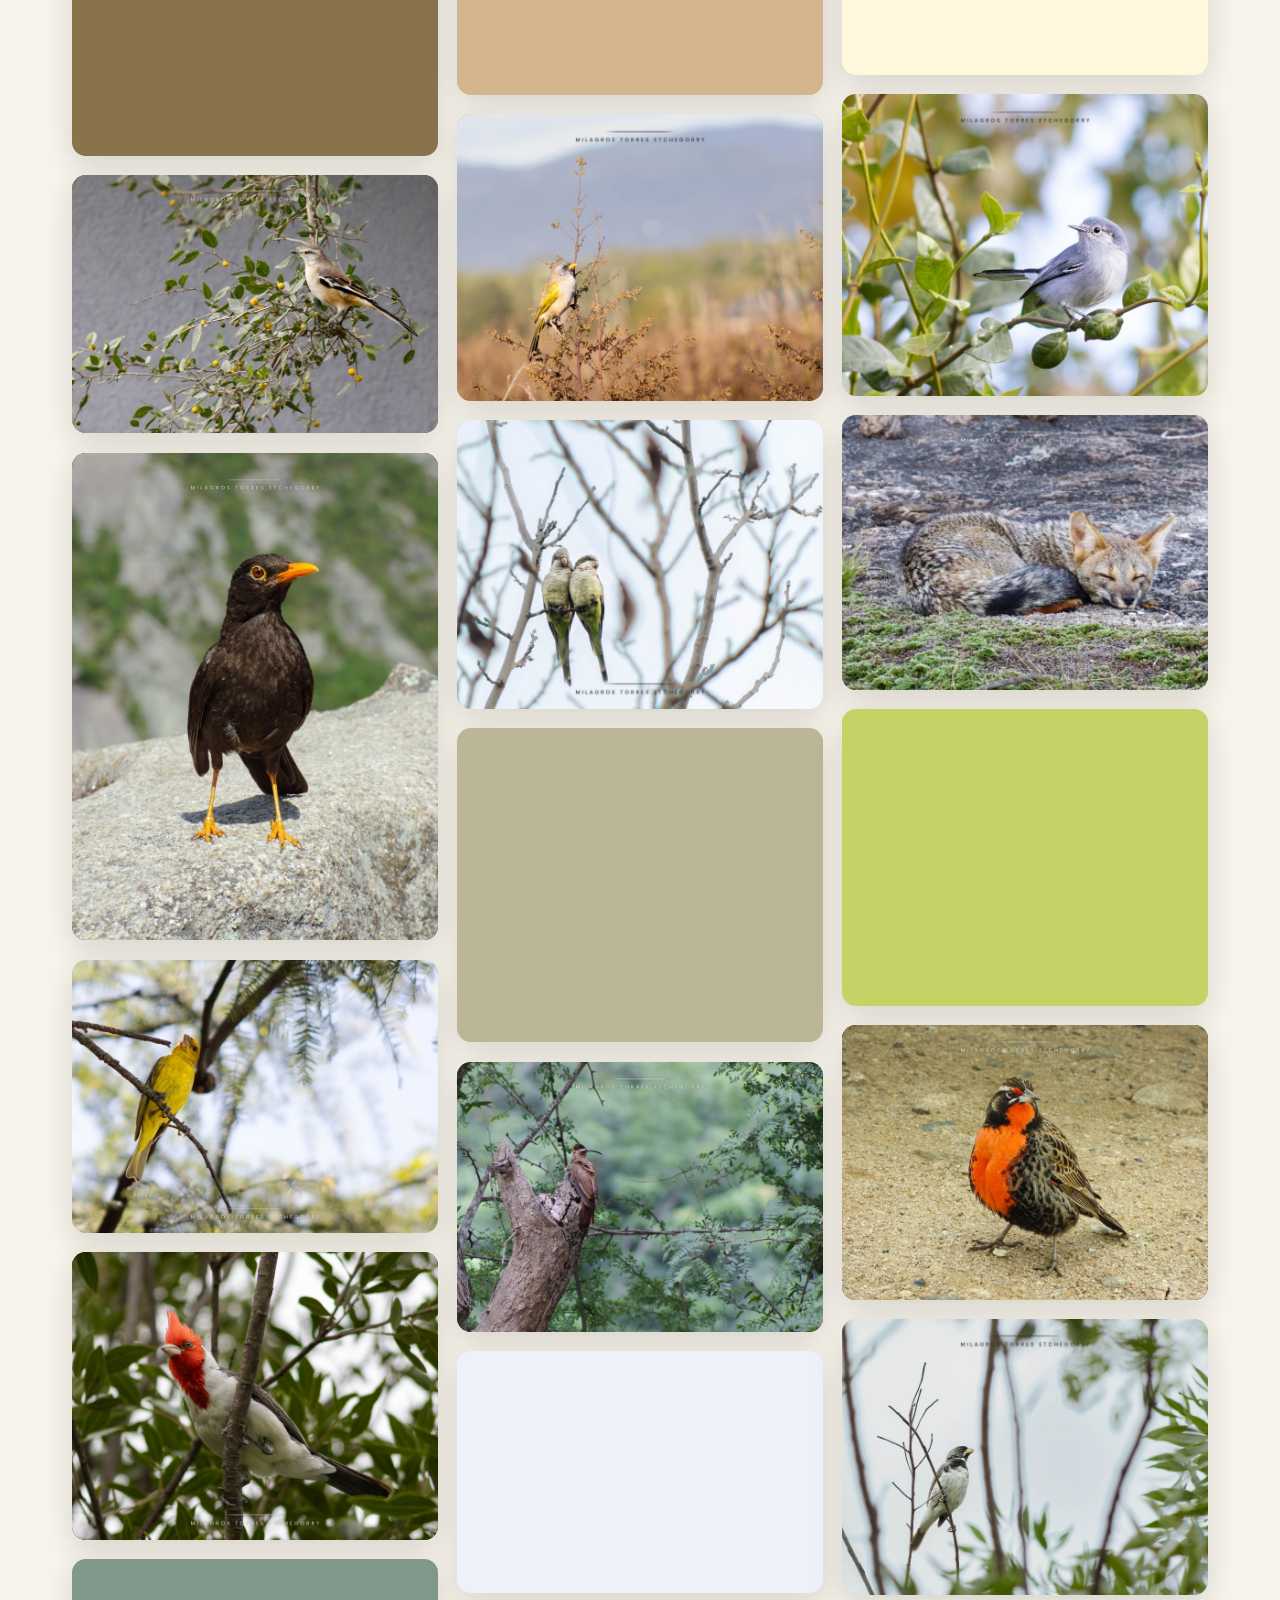
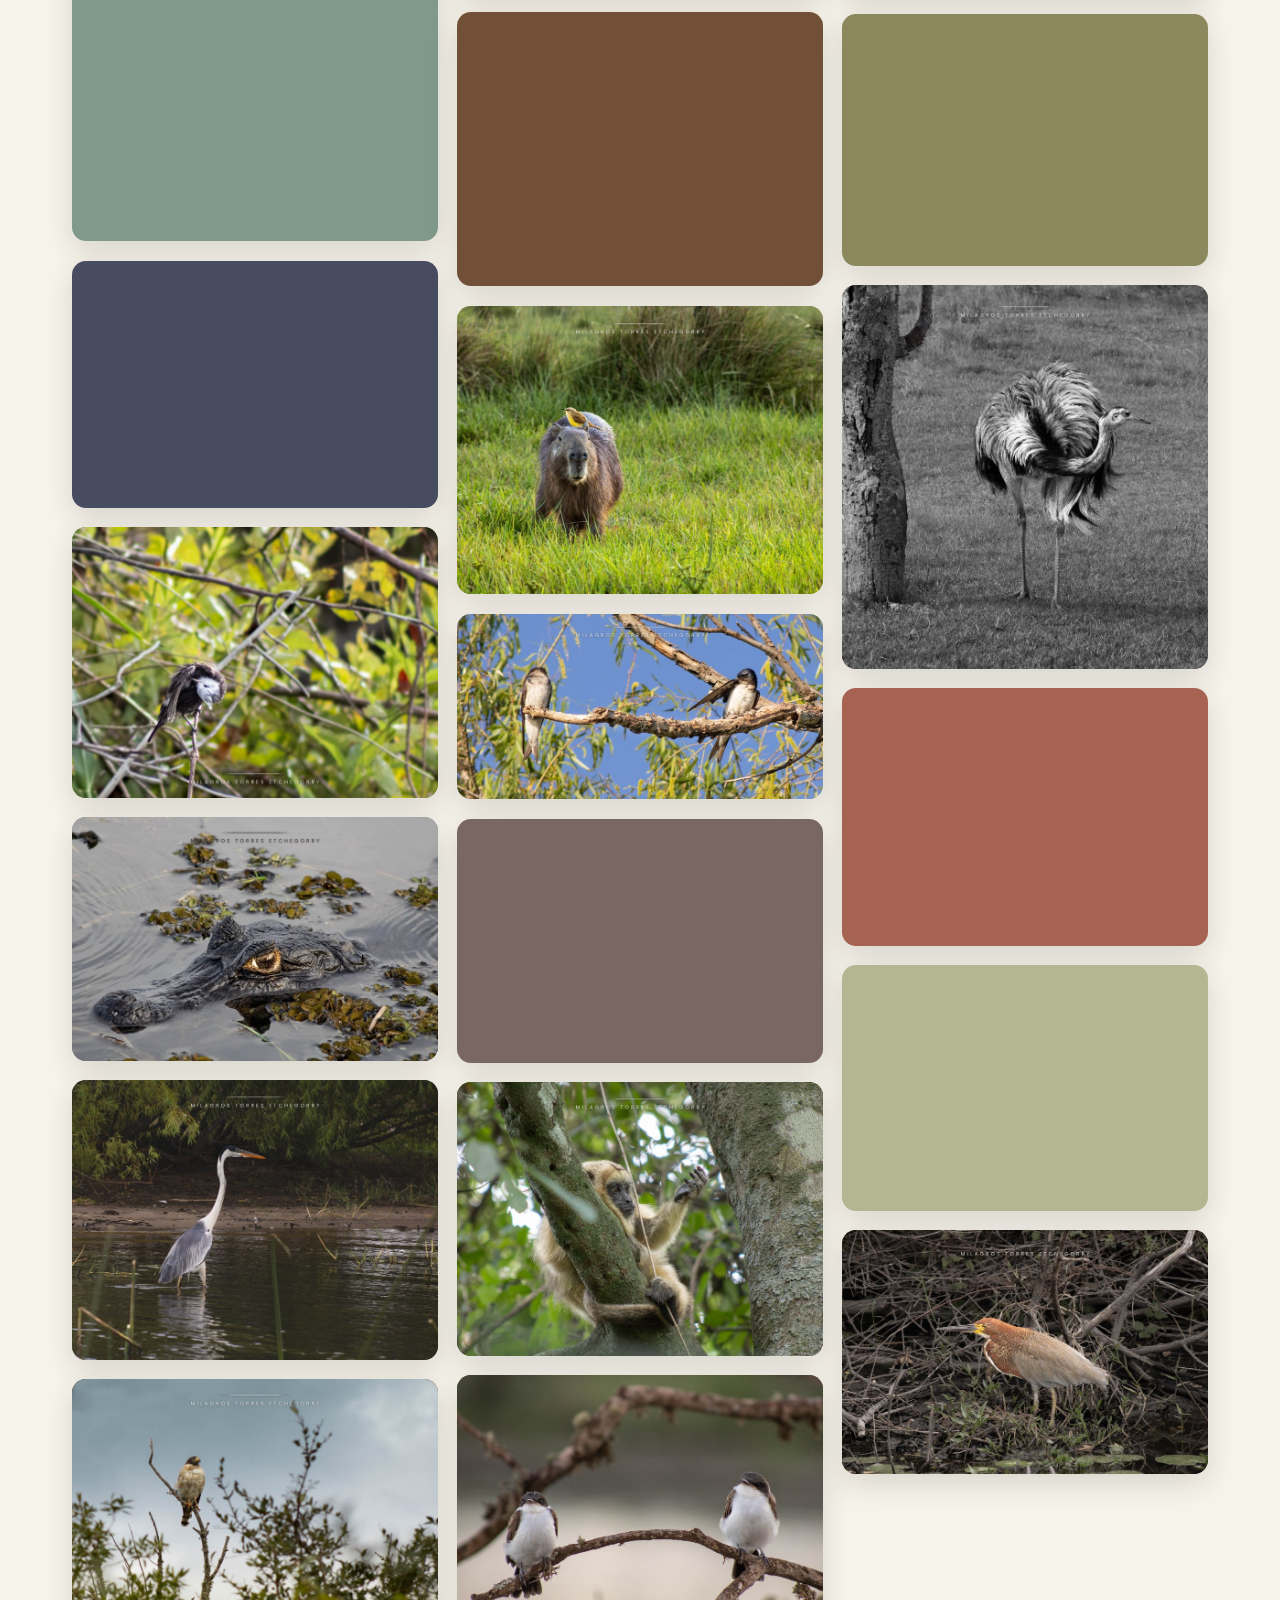
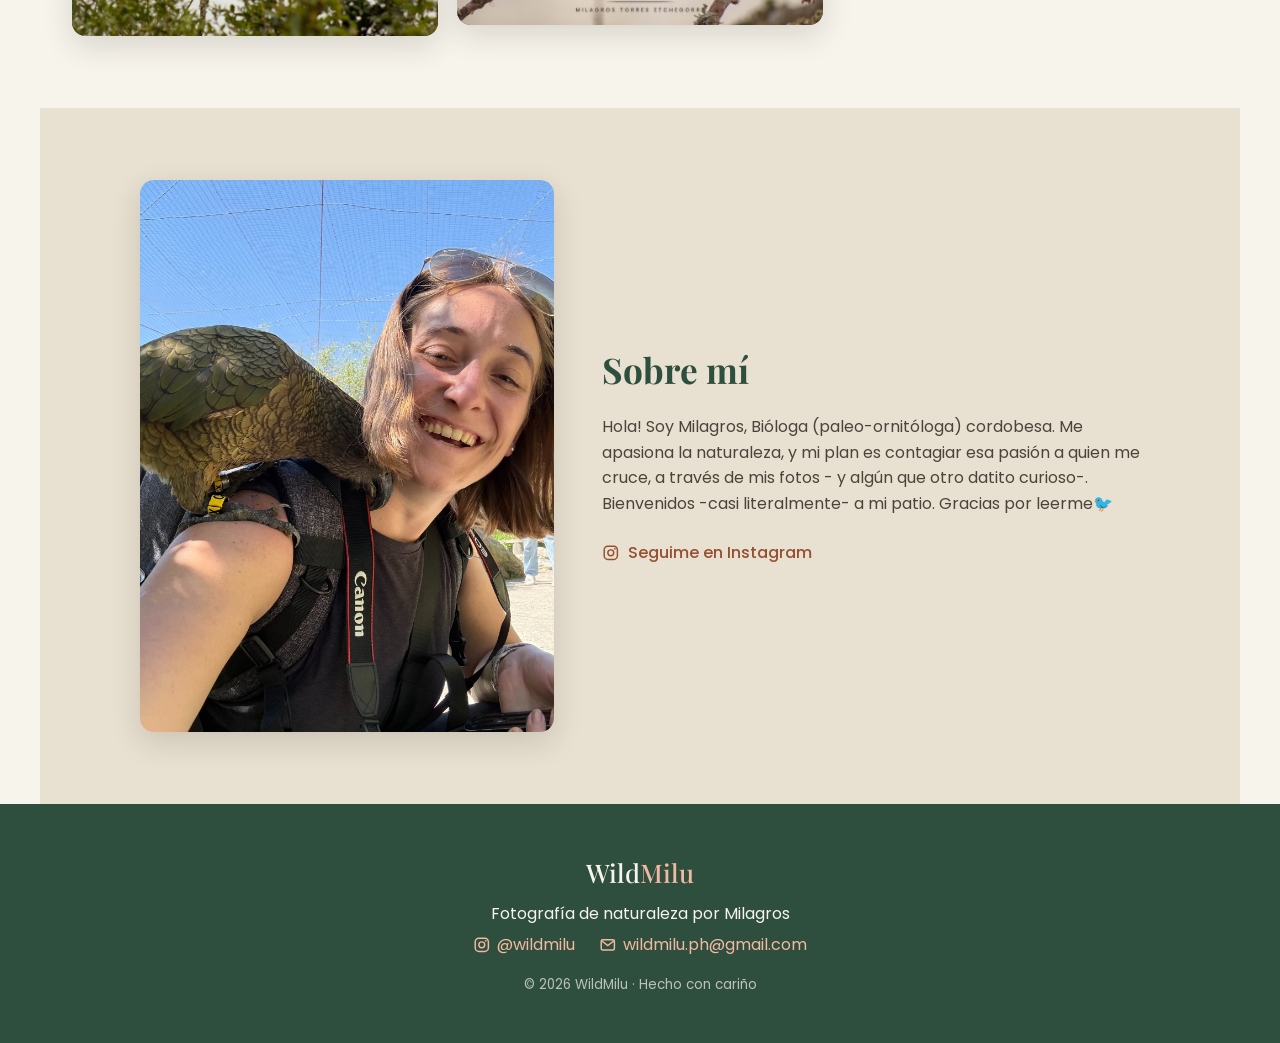
==== commit fb79209d: "Merge branch 'touchpad' into dev" ====
--- a/index.html
+++ b/index.html
@@ -171,7 +171,7 @@
   <!-- ⚠️ IMPORTANTE: solo main.js.
        NO debe haber ninguna línea con "js/data.js": ese era el archivo
        de la versión 1. Ahora las fotos se leen desde fotos.json. -->
-  <script src="js/main.js?v=23"></script>
+  <script src="js/main.js?v=24"></script>
 
   <!-- Estadísticas de visitas (GoatCounter: gratis, sin cookies) -->
   <script data-goatcounter="https://wildmilu.goatcounter.com/count" async src="https://gc.zgo.at/count.js"></script>
